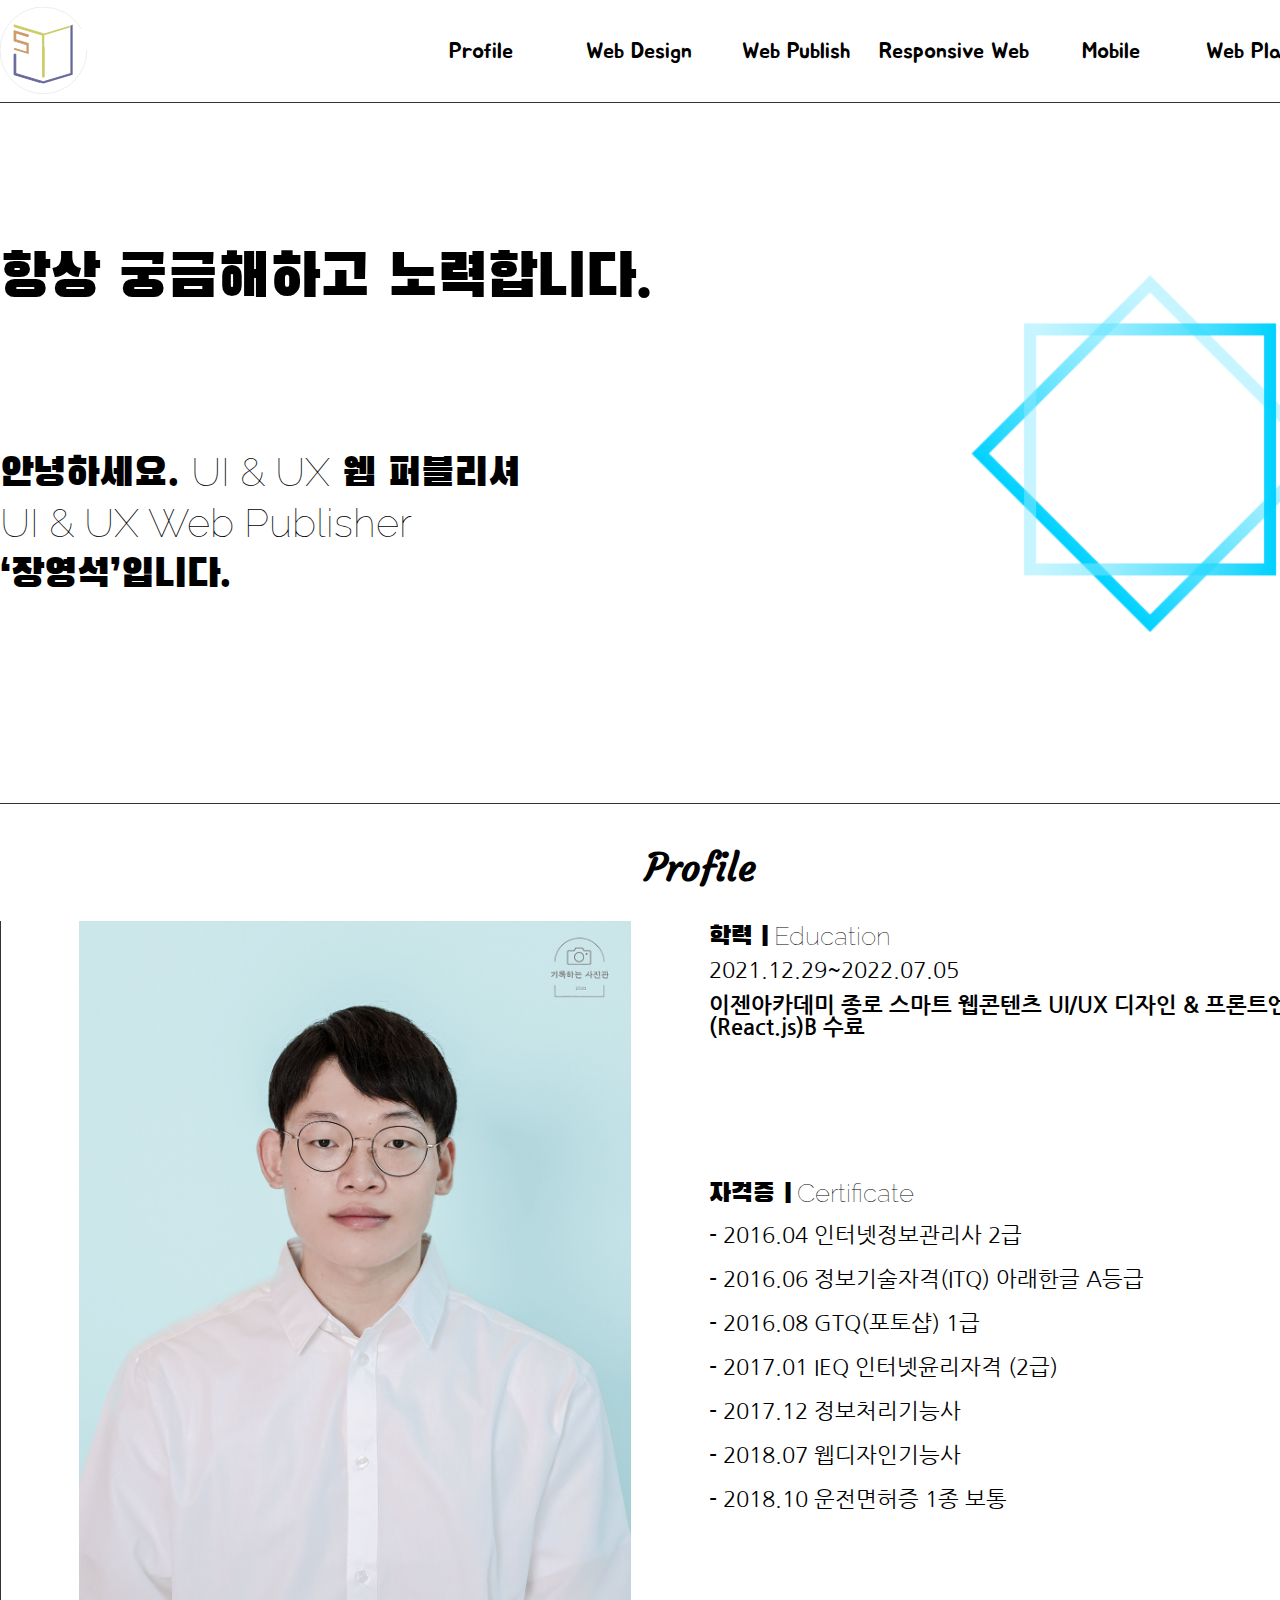
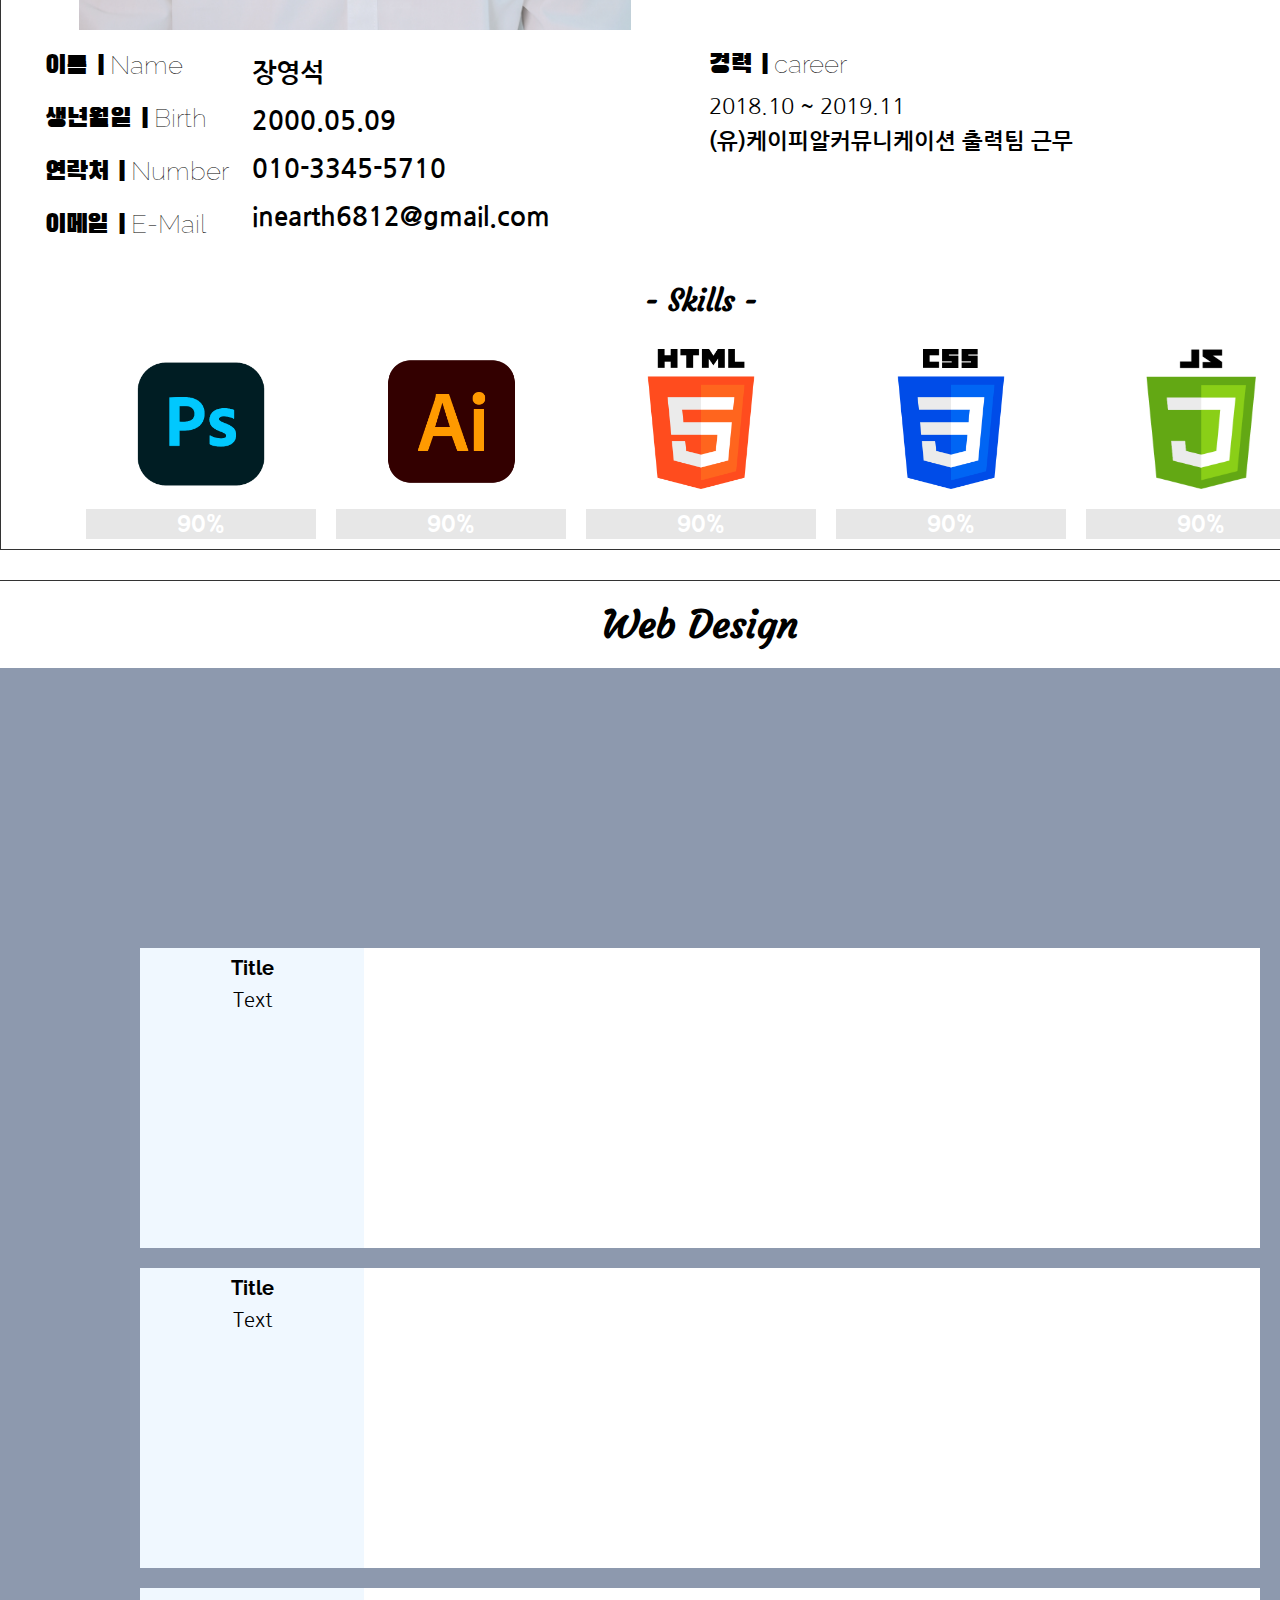
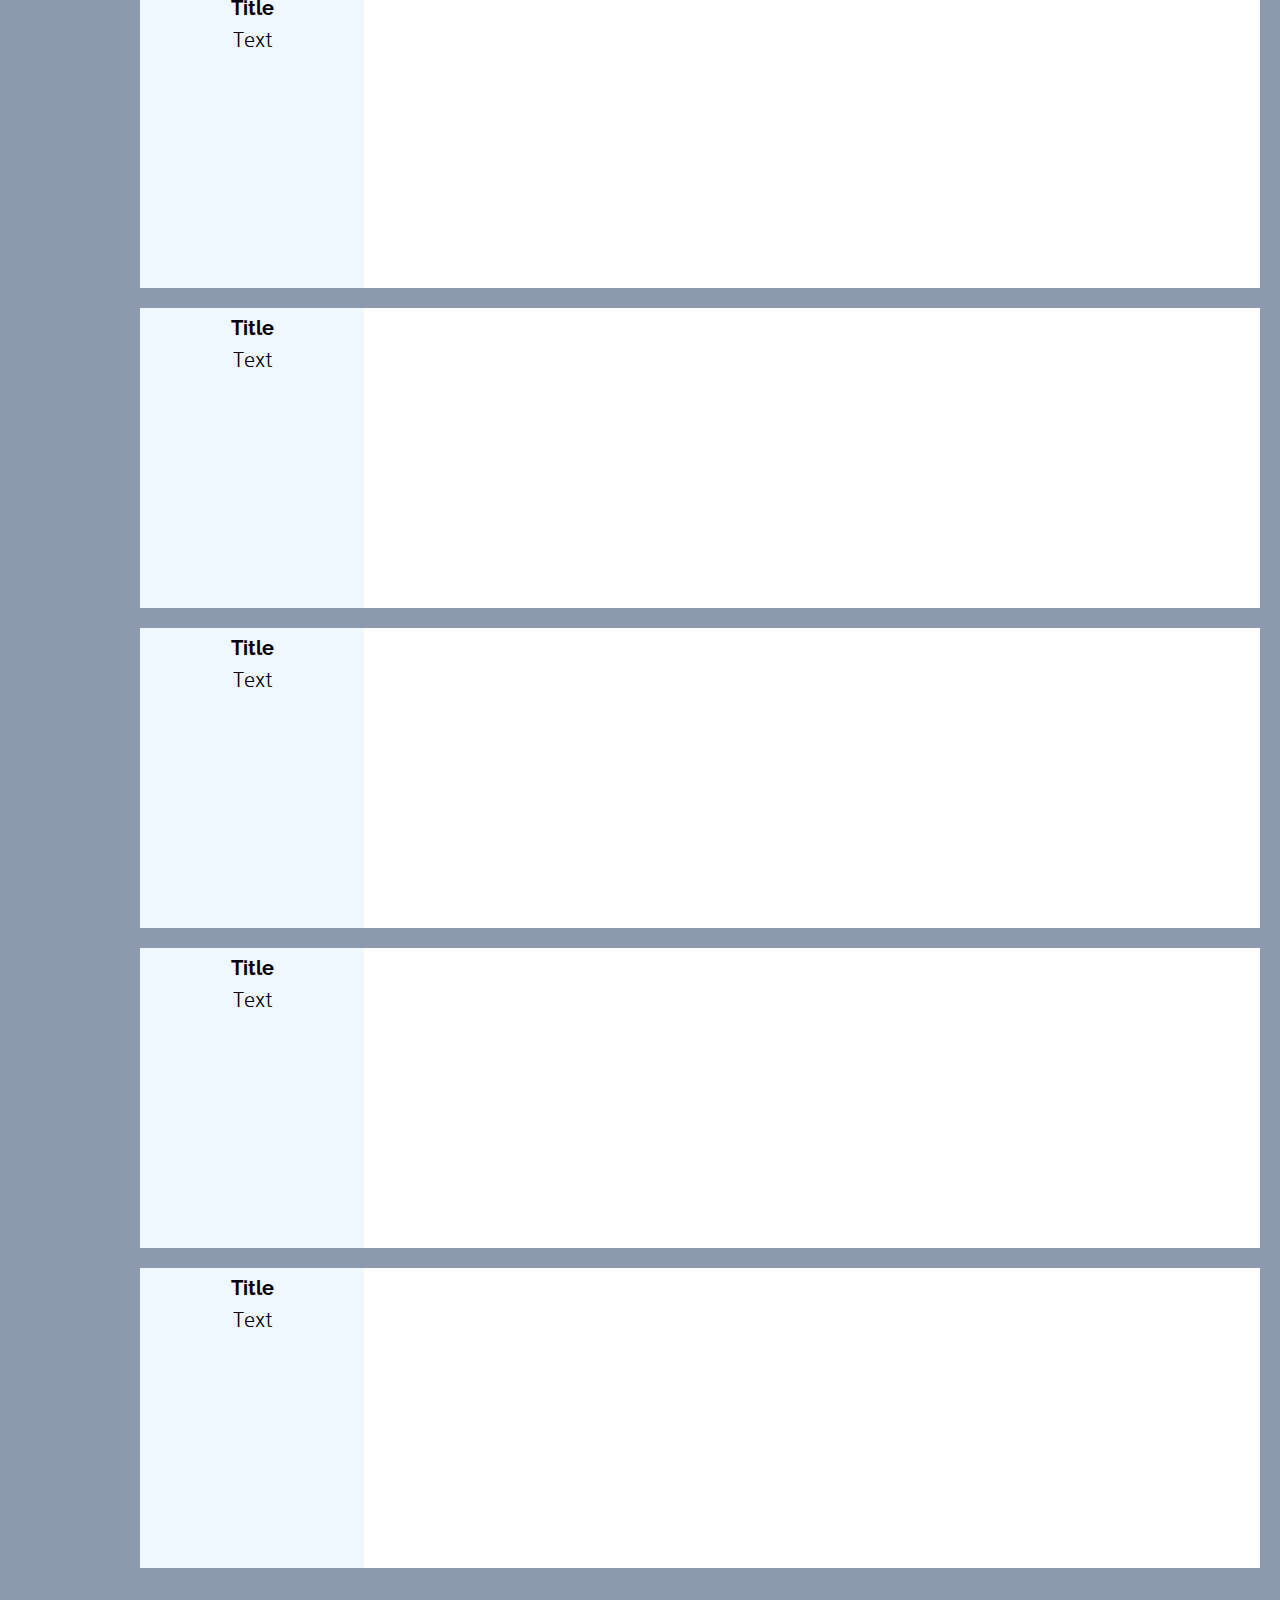
==== index.html @ 18af12c0 "first commit" ====
<!DOCTYPE html>
<html lang="ko">
<head>
  <meta charset="UTF-8">
  <meta http-equiv="X-UA-Compatible" content="IE=edge">
	<meta name="viewport" content="width=device-width, initial-scale=1, minimum-scale=1, maximum-scale=1, user-scalable=no">
  <link rel="stylesheet" href="css/index.css">
  <title>포트폴리오</title>
</head>
<body>
  <header>
    <div class="header_in">
      <div class="logo">
        <img src="image/logo.svg" alt="로고">
      </div>
      <div class="nav">
        <ul>
          <li><a href="#profile">Profile</a></li>
          <li><a href="#web_design">Web Design</a></li>
          <li><a href="#web_publish">Web Publish</a></li>
          <li><a href="#responsive_web">Responsive Web</a></li>
          <li><a href="#mobile">Mobile</a></li>
          <li><a href="#web_planning">Web Planning</a></li>
        </ul>
      </div>
    </div>
  </header>

  <section>
    <!-- 메인커버 -->
    <div id="main_cover">
      <div class="main_cover_in">
        <div class="text">
          <h2>항상 궁금해하고 노력합니다.</h2>
          <p>안녕하세요. <span>UI & UX</span> 웹 퍼블리셔<br><span>UI & UX Web Publisher</span><br>‘장영석’입니다.</p>
        </div>
        <div class="square">
          <img src="image/sqaure.png" alt="스퀘어">
        </div>
      </div>
    </div>
    <!-- 프로필 -->
    <div id="profile">
      <div class="profile_in">
        <div class="title">
          <h1>Profile</h1>
        </div>
        <div class="profile_box">
          <div class="img_box">
            <img src="image/profile_pic.jpg" alt="">
            <div class="personal_left">
              <div class="name left_in">
                <span>이름 |</span>
                <span>Name</span>
              </div>
              <div class="birth left_in">
                <span>생년월일 |</span>
                <span>Birth</span>
              </div>
              <div class="number left_in">
                <span>연락처 |</span>
                <span>Number</span>
              </div>
              <div class="email left_in">
                <span>이메일 |</span>
                <span>E-Mail</span>
              </div>
            </div>
            <div class="personal_right">
              <div class="name right_in">
                <span>장영석</span>
              </div>
              <div class="birth right_in">
                <span>2000.05.09</span>
              </div>
              <div class="number right_in">
                <span>010-3345-5710</span>
              </div>
              <div class="email right_in">
                <span>inearth6812@gmail.com</span>
              </div>
            </div>
          </div>
          <div class="spec_list">
            <div class="education">
              <div class="edu_title spec_title">
                <span>학력 |</span>
                <span>Education</span>
              </div>
              <span>2021.12.29~2022.07.05</span>
              <span>이젠아카데미 종로 스마트 웹콘텐츠 UI/UX 디자인 & 프론트엔드 (React.js)B 수료</span>
            </div>
            <div class="certificate">
              <div class="cer_title spec_title">
                <span>자격증 |</span>
                <span>Certificate</span>
              </div>
              <p>- 2016.04 <b>인터넷정보관리사 2급</b></p>
              <p>- 2016.06 <b>정보기술자격(ITQ) 아래한글 A등급</b></p>
              <p>- 2016.08 <b>GTQ(포토샵) 1급</b></p>
              <p>- 2017.01 <b>IEQ 인터넷윤리자격 (2급)</b></p>
              <p>- 2017.12 <b>정보처리기능사</b></p>
              <p>- 2018.07 <b>웹디자인기능사</b></p>
              <p>- 2018.10 <b>운전면허증 1종 보통</b></p>
            </div>
            <div class="career">
              <div class="car_title spec_title">
                <span>경력 |</span>
                <span>career</span>
              </div>
              <p>2018.10 ~ 2019.11</p>
              <p>(유)케이피알커뮤니케이션 출력팀 근무</p>
            </div>
          </div>
          <!-- skill -->
          <div class="skill_box">
            <div class="skill_title">
              <h1>- Skills -</h1>
            </div>

            <div class="photo">
              <img src="image/photo_icon.png" alt="">
              <div class="bar">
                <span class="skill_level">90%</span>
                <span class="animation"></span>
              </div>
            </div>

            <div class="illust">
              <img src="image/illust_icon.png" alt="">
              <div class="bar">
                <span class="skill_level">90%</span>
                <span class="animation"></span>
              </div>
            </div>

            <div class="html">
              <img src="image/html_icon.png" alt="">
              <div class="bar">
                <span class="skill_level">90%</span>
                <span class="animation"></span>
              </div>
            </div>

            <div class="css">
              <img src="image/css_icon.png" alt="">
              <div class="bar">
                <span class="skill_level">90%</span>
                <span class="animation"></span>
              </div>
            </div>

            <div class="jquery">
              <img src="image/jquery_icon.png" alt="">
              <div class="bar">
                <span class="skill_level">90%</span>
                <span class="animation"></span>
              </div>
            </div>
          </div>
        </div>
      </div>
    </div>
    <!-- 웹디자인 -->
    <div id="web_design">
      <div class="web_design_in">
        <!-- 제목 -->
        <div class="title">
          <span class="eng">Web Design</span>
        </div>
        <!-- 그래픽디자인 -->
        <div class="graphic_design">
          <div class="graphic_list_1">
            <div class="GD_1 GD_box">
              <img src="" alt="">
              <div class="GD_title">
                <span>Title</span>
                <p>Text</p>
              </div>
            </div>
            <div class="GD_2 GD_box">
              <img src="" alt="">
              <div class="GD_title">
                <span>Title</span>
                <p>Text</p>
              </div>
            </div>
            <div class="GD_3 GD_box">
              <img src="" alt="">
              <div class="GD_title">
                <span>Title</span>
                <p>Text</p>
              </div>
            </div>
            <div class="GD_4 GD_box">
              <img src="" alt="">
              <div class="GD_title">
                <span>Title</span>
                <p>Text</p>
              </div>
            </div>
            <div class="GD_5 GD_box">
              <img src="" alt="">
              <div class="GD_title">
                <span>Title</span>
                <p>Text</p>
              </div>
            </div>
            <div class="GD_6 GD_box">
              <img src="" alt="">
              <div class="GD_title">
                <span>Title</span>
                <p>Text</p>
              </div>
            </div>
            <div class="GD_7 GD_box">
              <img src="" alt="">
              <div class="GD_title">
                <span>Title</span>
                <p>Text</p>
              </div>
            </div>
            <div class="GD_8 GD_box">
              <img src="" alt="">
              <div class="GD_title">
                <span>Title</span>
                <p>Text</p>
              </div>
            </div>
          </div>

        </div>
        <!-- UI/UX Design -->
        <div class="uiux_design">
          <div class="uiux_list">

            <div class="uiux_1 uiux_box">
              <img src="" alt="">
              <div class="uiux_title">
                <span>Title</span>
                <p>Text</p>
              </div>
            </div>
            
            <div class="uiux_2 uiux_box">
              <img src="" alt="">
              <div class="uiux_title">
                <span>Title</span>
                <p>Text</p>
              </div>
            </div>

            <div class="uiux_3 uiux_box">
              <img src="" alt="">
              <div class="uiux_title">
                <span>Title</span>
                <p>Text</p>
              </div>
            </div>

            <div class="uiux_4 uiux_box">
              <img src="" alt="">
              <div class="uiux_title">
                <span>Title</span>
                <p>Text</p>
              </div>
            </div>

            <div class="uiux_5 uiux_box">
              <img src="" alt="">
              <div class="uiux_title">
                <span>Title</span>
                <p>Text</p>
              </div>
            </div>

            <div class="uiux_6 uiux_box">
              <img src="" alt="">
              <div class="uiux_title">
                <span>Title</span>
                <p>Text</p>
              </div>
            </div>

            <div class="uiux_7 uiux_box">
              <img src="" alt="">
              <div class="uiux_title">
                <span>Title</span>
                <p>Text</p>
              </div>
            </div>
            
          </div>
        </div>
        <!-- 섬네일 -->
        <div class="thumbs">
          <div class="thumb_web">
            <p>Graphic Design</p>
            <span>그래픽 디자인</span>
          </div>
          <div class="thumb_uiux">
            <p>UI/UX Design</p>
            <span>UI/UX 디자인</span>
          </div>
        </div>
      </div>
    </div>
    <!-- 웹 퍼블리시 -->
    <div id="web_publish">

    </div>
    <!-- 반응형 웹 -->
    <div id="responsive_web">

    </div>
    <!-- 모바일 -->
    <div id="mobile">

    </div>
    <!-- 웹 기획 -->
    <div id="web_planning">

    </div>

  </section>

  <footer>

  </footer>
</body>
</html>
---- css/index.css ----
@import url(common.css);
@import url('https://fonts.googleapis.com/css2?family=Jua&display=swap');
/* jua import url */
@import url('https://fonts.googleapis.com/css2?family=Black+Han+Sans&display=swap');
/* Black han Sans */
@import url('https://fonts.googleapis.com/css2?family=Raleway:wght@500&display=swap');
/* Raleway */
@import url('https://fonts.googleapis.com/css2?family=Courgette&display=swap');
/* Courgette */
@import url('https://fonts.googleapis.com/css2?family=Nanum+Gothic:wght@400;700&display=swap');
/* Nanum Gothic */


/* font-family: 'Jua', sans-serif; */
/* font-family: 'Black Han Sans', sans-serif; */
/* font-family: 'Raleway', sans-serif; */
/* font-family: 'Courgette', cursive; */
/* font-family: 'Nanum Gothic', sans-serif; */
*{
  box-sizing: border-box;
}

header{
  width: 100%;
  max-width: 100%;
  border-bottom: 1px solid #333;
}
header .header_in{
  width: 1400px;
  max-width: 1400px;
  margin: 0 auto;
  display: flex;
  flex-flow: row wrap;
  justify-content: space-around;
}
header .header_in .logo{
  width: 25%;
}
header .header_in .logo img{
  width: 25%;
  max-width: 25%;
  padding: 2% 0;
}
header .header_in .nav{
  width: 75%;
  max-width: 75%;
  display: flex;
  flex-flow: row wrap;
  justify-content: center;
  align-items: center;
}
header .header_in .nav ul{
  width: 100%;
  max-width: 100%;
  display: flex;
  flex-flow: row wrap;
  justify-content: center;
  align-items: center;
}
header .header_in .nav ul li{
  width: 15%;
  max-width: 15%;
  font-family: 'Jua', sans-serif;
  font-size: 22px;
  text-align: center;
}



/* section style */
section{
  width: 100%;
  max-width: 100%;
}

/* main_cover style */
section #main_cover{
  width: 100%;
  max-width: 100%;
  margin: 0 auto;
  border-bottom: 1px solid #333;
}
section #main_cover .main_cover_in{
  width: 1400px;
  max-width: 1400px;
  height: 700px;
  margin: 0 auto;
  position: relative;
}
section #main_cover .main_cover_in .text{
  position: absolute;
  margin-top: 10%;
}
section #main_cover .main_cover_in .text h2{
  font-family: 'Black Han Sans', sans-serif;
  font-size: 60px;
  font-weight: normal;
  padding-bottom: 20%;
}
section #main_cover .main_cover_in .text p{
  font-family: 'Black Han Sans', sans-serif;
  font-size: 40px;
}
section #main_cover .main_cover_in .text span{
  font-family: 'Raleway', sans-serif;
  font-size: 40px;
}
section #main_cover .main_cover_in .square{
  position: absolute;
  top: 200px;
  right: 100px;
}
section #main_cover .main_cover_in .square img{
  transform: scale(1.2);
}

/* Profile Style */
section #profile{
  width: 100%;
  max-width: 100%;
  border-bottom: 1px solid #333;
  padding-bottom: 30px;
}
section #profile .profile_in{
  width: 1400px;
  max-width: 1400px;
  margin: 0 auto;
}
/* Profile 제목 Style */
section #profile .profile_in .title{
  margin: 0 auto;
  text-align: center;
  margin-bottom: 30px;
}
section #profile .profile_in .title h1{
  margin-top: 40px;
  font-size: 38px;
  font-family: 'Courgette', cursive;
}

/* Profile_box Style */
section #profile .profile_in .profile_box{
  width: 1400px;
  max-width: 1400px;
  margin: 0 auto;
  border-bottom: 1px solid #333;
  border-left: 1px solid #333;
  border-right: 1px solid #333;
  display: flex;
  flex-flow: row wrap;
  justify-content: space-between;
}

/* img_box 좌측 사진, 신상정보 Style */
section #profile .profile_in .profile_box .img_box{
  width: 690px;
  margin-left: 9px;
  display: flex;
  flex-flow: row wrap;
  justify-content: center;
  align-items: center;
}
section #profile .profile_in .profile_box .img_box img{
  width: 80%;
}
section #profile .profile_in .profile_box .img_box .personal_left{
  width: 30%;
}
section #profile .profile_in .profile_box .img_box .personal_left .left_in{
  width: 100%;
  margin-bottom: 20px;
  margin-top: 20px;
}
section #profile .profile_in .profile_box .img_box .personal_left .left_in span{
  font-size: 26px;
}
section #profile .profile_in .profile_box .img_box .personal_left .left_in span:nth-child(1){
  font-family: 'Black Han Sans', sans-serif;
}
section #profile .profile_in .profile_box .img_box .personal_left .left_in span:nth-child(2){
  font-family: 'Raleway', sans-serif;
}

section #profile .profile_in .profile_box .img_box .personal_right{
  width: 60%;
}
section #profile .profile_in .profile_box .img_box .personal_right .right_in{
  width: 100%;
  margin-bottom: 22px;
  margin-top: 20px;
  font-family: 'Nanum Gothic', sans-serif;
  font-size: 26px;
  font-weight: bold;
}

/* spec_list 우측 학력~경력 Style */
section #profile .profile_in .profile_box .spec_list{
  width: 690px;
  margin-left: 9px;
  display: flex;
  flex-flow: row wrap;
}
section #profile .profile_in .profile_box .spec_list .education{
  width: 100%;
}
section #profile .profile_in .profile_box .spec_list .education .spec_title{
  width: 100%;
  margin-bottom: 2px;
}
section #profile .profile_in .profile_box .spec_list .education>span{
  display: block;
  font-size: 22px;
}
section #profile .profile_in .profile_box .spec_list .education>span:nth-child(2){
  margin-bottom: 10px;
}
section #profile .profile_in .profile_box .spec_list .education>span:nth-child(3){
  font-weight: bold;
}
section #profile .profile_in .profile_box .spec_list .spec_title span:nth-child(1){
  font-family: 'Black Han Sans', sans-serif;
  font-size: 26px;
}
section #profile .profile_in .profile_box .spec_list .spec_title span:nth-child(2){
  font-family: 'Raleway', sans-serif;
  font-size: 26px;
}

section #profile .profile_in .profile_box .spec_list .certificate{
  width: 100%;
  margin-top: 30px;
}
section #profile .profile_in .profile_box .spec_list .certificate p{
  font-size: 22px;
  font-family: 'Nanum Gothic', sans-serif;
  margin-bottom: 16px;
  margin-top: 10px;
}
section #profile .profile_in .profile_box .spec_list .career{
  width: 100%;
  margin-top: 10px;
}
section #profile .profile_in .profile_box .spec_list .career p{
  font-size: 22px;
}
section #profile .profile_in .profile_box .spec_list .career p:nth-child(3){
  font-size: 22px;
  font-weight: bold;
  margin-top: 10px;
}
section #profile .profile_in .profile_box .spec_list .career p:nth-child(2){
  margin-top: 10px;
}

/* skill Style */
section #profile .profile_in .profile_box .skill_box{
  width: 1400px;
  max-width: 1400px;
  margin-top: 20px;
  display: flex;
  flex-flow: row wrap;
  justify-content: center;
  align-items: center;
}
section #profile .profile_in .profile_box .skill_box .skill_title{
  width: 1400px;
  text-align: center;
}
section #profile .profile_in .profile_box .skill_box .skill_title h1{
  font-family: 'Courgette', cursive;
  font-size: 30px;
}

/* bar animation */
@keyframes bar_ani{
  from{
    width: 0%;
  }
  to{
    width: 90%;
  }
}

section #profile .profile_in .profile_box .skill_box .photo{
  width: 250px;
  height: 200px;
  margin-top: 30px;
  position: relative;
  display: flex;
  flex-flow: row wrap;
  justify-content: center;
}
section #profile .profile_in .profile_box .skill_box img{
  width: 150px;
  height: 150px;
}
section #profile .profile_in .profile_box .skill_box .bar{
  width: 230px;
  height: 30px;
  position: absolute;
  background: rgb(231, 231, 231);
  top: 160px;
}
section #profile .profile_in .profile_box .skill_box .animation{
  position: absolute;
  width: 0%;
  height: 100%;
  background: orangered;
  animation: bar_ani 3s forwards;
}
section #profile .profile_in .profile_box .skill_box .skill_level{
  color: #fff;
  text-align: center;
  width: 100%;
  font-size: 24px;
  font-family: 'Jua', sans-serif;
  position: absolute;
  line-height: 32px;
  z-index: 10;
}
section #profile .profile_in .profile_box .skill_box .illust{
  width: 250px;
  height: 200px;
  margin-top: 30px;
  position: relative;
  display: flex;
  flex-flow: row wrap;
  justify-content: center;
}
section #profile .profile_in .profile_box .skill_box .illust img{
  width: 135px;
  height: 135px;
  margin-top: 5px;
}
section #profile .profile_in .profile_box .skill_box .html{
  width: 250px;
  height: 200px;
  margin-top: 30px;
  position: relative;
  display: flex;
  flex-flow: row wrap;
  justify-content: center;
}
section #profile .profile_in .profile_box .skill_box .html img{
  height: 140px;
}
section #profile .profile_in .profile_box .skill_box .css{
  width: 250px;
  height: 200px;
  margin-top: 30px;
  position: relative;
  display: flex;
  flex-flow: row wrap;
  justify-content: center;
}
section #profile .profile_in .profile_box .skill_box .css img{
  height: 140px;
}
section #profile .profile_in .profile_box .skill_box .jquery{
  width: 250px;
  height: 200px;
  margin-top: 30px;
  position: relative;
  display: flex;
  flex-flow: row wrap;
  justify-content: center;
}
section #profile .profile_in .profile_box .skill_box .jquery img{
  width: 110px;
  height: 140px;
}

/* Web Design Style */
section #web_design{
  width: 100%;
  max-width: 100%;
  border-bottom: 1px solid #333;
}
section #web_design .web_design_in{
  width: 1400px;
  margin: 0 auto;
  position: relative;
}
section #web_design .web_design_in .title{
  width: 200px;
  margin: 0 auto;
}
section #web_design .web_design_in .title span{
  margin-top: 20px;
  font-size: 38px;
  font-family: 'Courgette', cursive;
  display: block;
  text-align: center;
  padding-bottom: 20px;
}
section #web_design .web_design_in .title .eng{
  font-weight: bold;
}

/* Web Design thumbnail Style */
section #web_design .web_design_in .thumbs{
  width: 100%;
  height: 900px;
  display: none;
/*   display: flex;
  flex-flow: row wrap; */
  position: absolute;
}

/* Thumb WebDesign Style */
section #web_design .web_design_in .thumbs .thumb_web{
  width: 50%;
  height: 900px;
  background: yellow;
  text-align: center;
}
section #web_design .web_design_in .thumbs .thumb_web p{
  font-size: 60px;
  font-family: 'Jua', sans-serif;
  margin-top: 300px;
  text-align: center;
}
section #web_design .web_design_in .thumbs .thumb_web span{
  font-size: 50px;
  font-family: 'Black Han Sans', sans-serif;
  text-align: center;
}

/* Thumb UIUX Style */
section #web_design .web_design_in .thumbs .thumb_uiux{
  width: 50%;
  height: 900px;
  background: aqua;
  text-align: center;
}
section #web_design .web_design_in .thumbs .thumb_uiux p{
  font-size: 60px;
  font-family: 'Jua', sans-serif;
  margin-top: 300px;
  text-align: center;
}
section #web_design .web_design_in .thumbs .thumb_uiux span{
  font-size: 50px;
  font-family: 'Black Han Sans', sans-serif;
  text-align: center;
}

section #web_design .web_design_in .graphic_design{
  width: 1400px;
  height: 900px;
  background: #8d99ae;
  position: absolute;
  display: flex;
  display: none;

}
section #web_design .web_design_in .graphic_design .graphic_list_1{
  width: 1400px;
  margin: 220px auto;
  text-align: center;
  display: flex;
  flex-flow: row wrap;
  justify-content: center;
  align-items: center;
  margin-left: 60px;
}
section #web_design .web_design_in .graphic_design .GD_box{
  width: 280px;
  height: 300px;
  background: #fff;
  margin-right: 50px;
  margin-bottom: 50px;
  position: relative;
  border-radius: 20px;
  overflow: hidden;
}
section #web_design .web_design_in .graphic_design .GD_box .GD_title{
  width: 280px;
  height: 80px;
  background: white;
  position: absolute;
  bottom: 0;
  text-align: center;
}
section #web_design .web_design_in .graphic_design .GD_box .GD_title span{
  font-size: 20px;
  text-align: center;
  font-weight: bold;
  font-family: 'Raleway', sans-serif;
  line-height: 40px;
}
section #web_design .web_design_in .graphic_design .GD_box .GD_title p{
  font-size: 20px;
  font-family: 'Nanum Gothic', sans-serif;
}

section #web_design .web_design_in .uiux_design{
  width: 1400px;
  background: #8d99ae;
  position: absolute;
  display: flex;
  margin: 0 auto;
  justify-content: space-between;
  align-items: center;
}
section #web_design .web_design_in .uiux_design .uiux_list{
  width: 100%;
  text-align: center;
  display: flex;
  flex-flow: row wrap;
  justify-content: center;
  margin: 280px auto;
}
section #web_design .web_design_in .uiux_design .uiux_box{
  width: 80%;
  height: 300px;
  background: #fff;
  position: relative;
  overflow: hidden;
  margin-bottom: 20px;
}
section #web_design .web_design_in .uiux_design .uiux_box .uiux_title{
  width: 20%;
  height: 100%;
  background: aliceblue;
  position: absolute;
  bottom: 0;
  text-align: center;
}
section #web_design .web_design_in .uiux_design .uiux_box .uiux_title span{
  font-size: 20px;
  font-weight: bold;
  font-family: 'Raleway', sans-serif;
  line-height: 40px;
}
section #web_design .web_design_in .uiux_design .uiux_box .uiux_title p{
  font-size: 20px;
  font-family: 'Nanum Gothic', sans-serif;
}
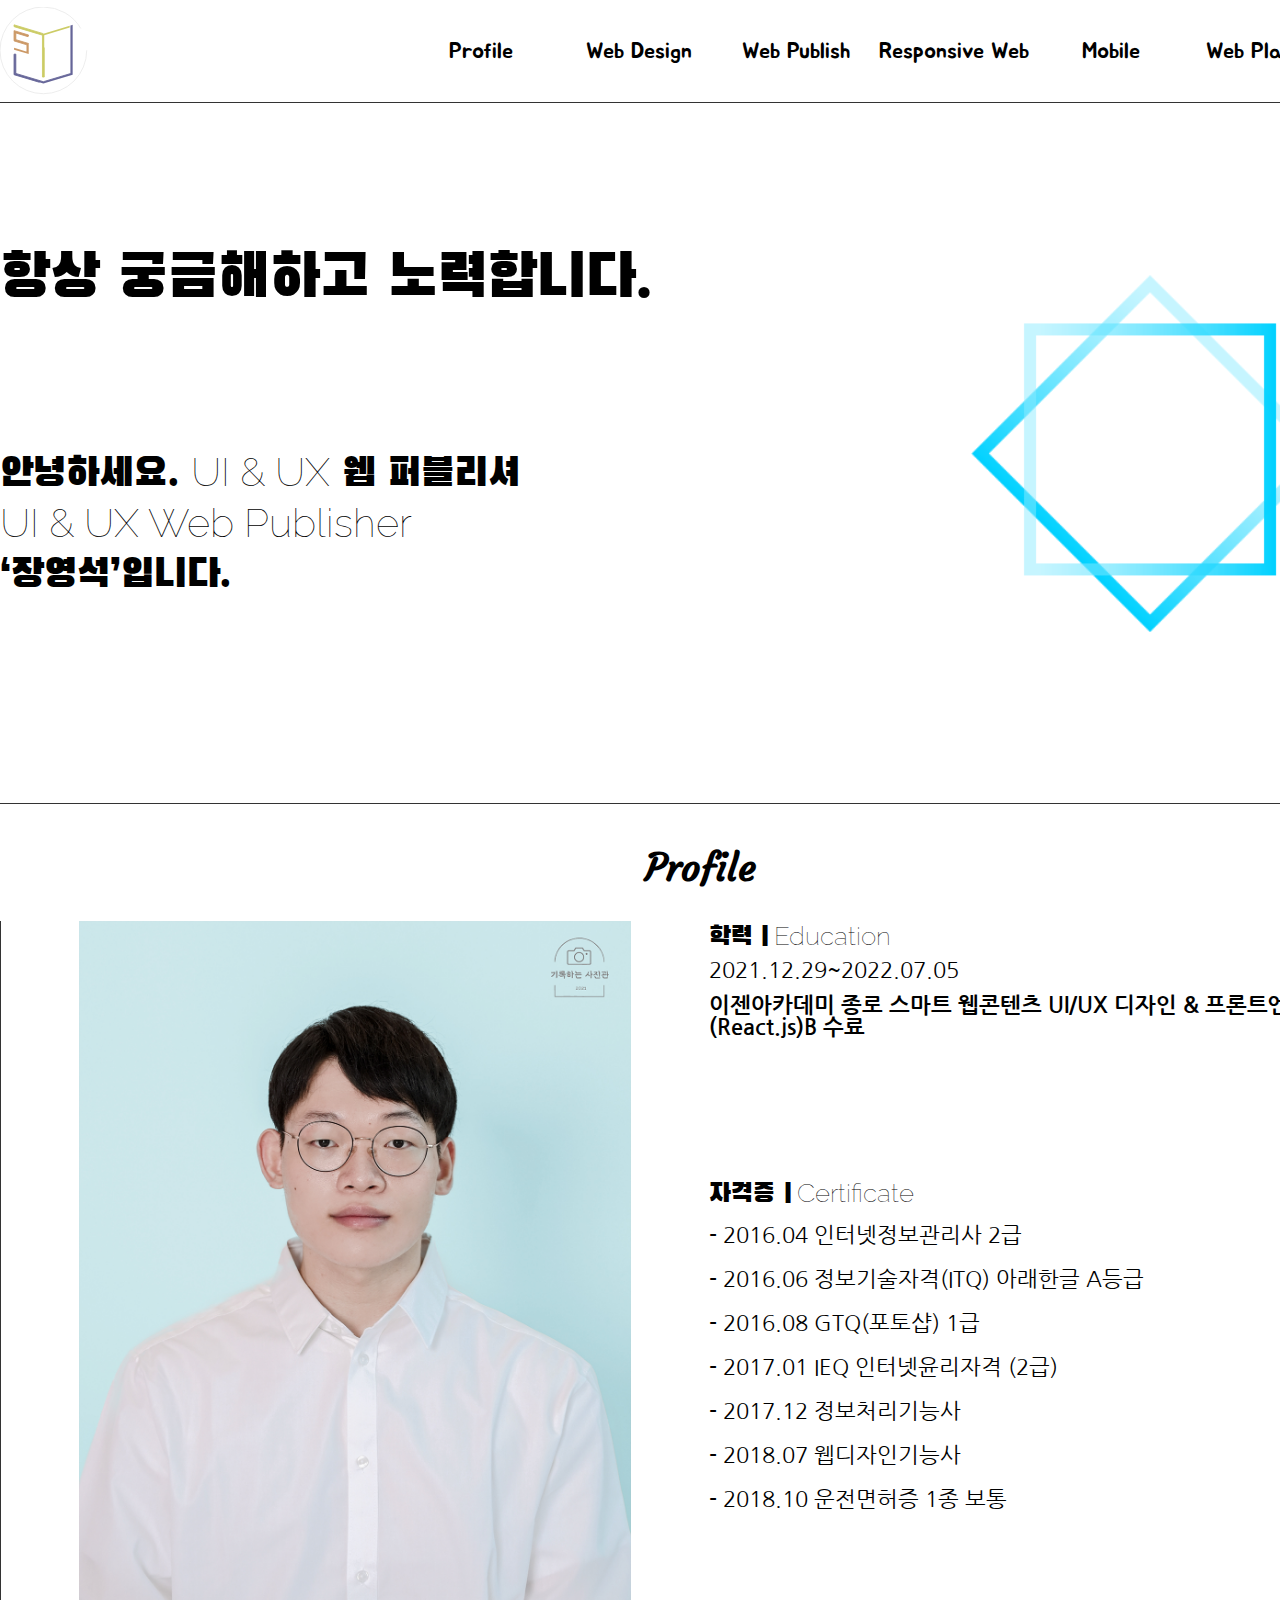
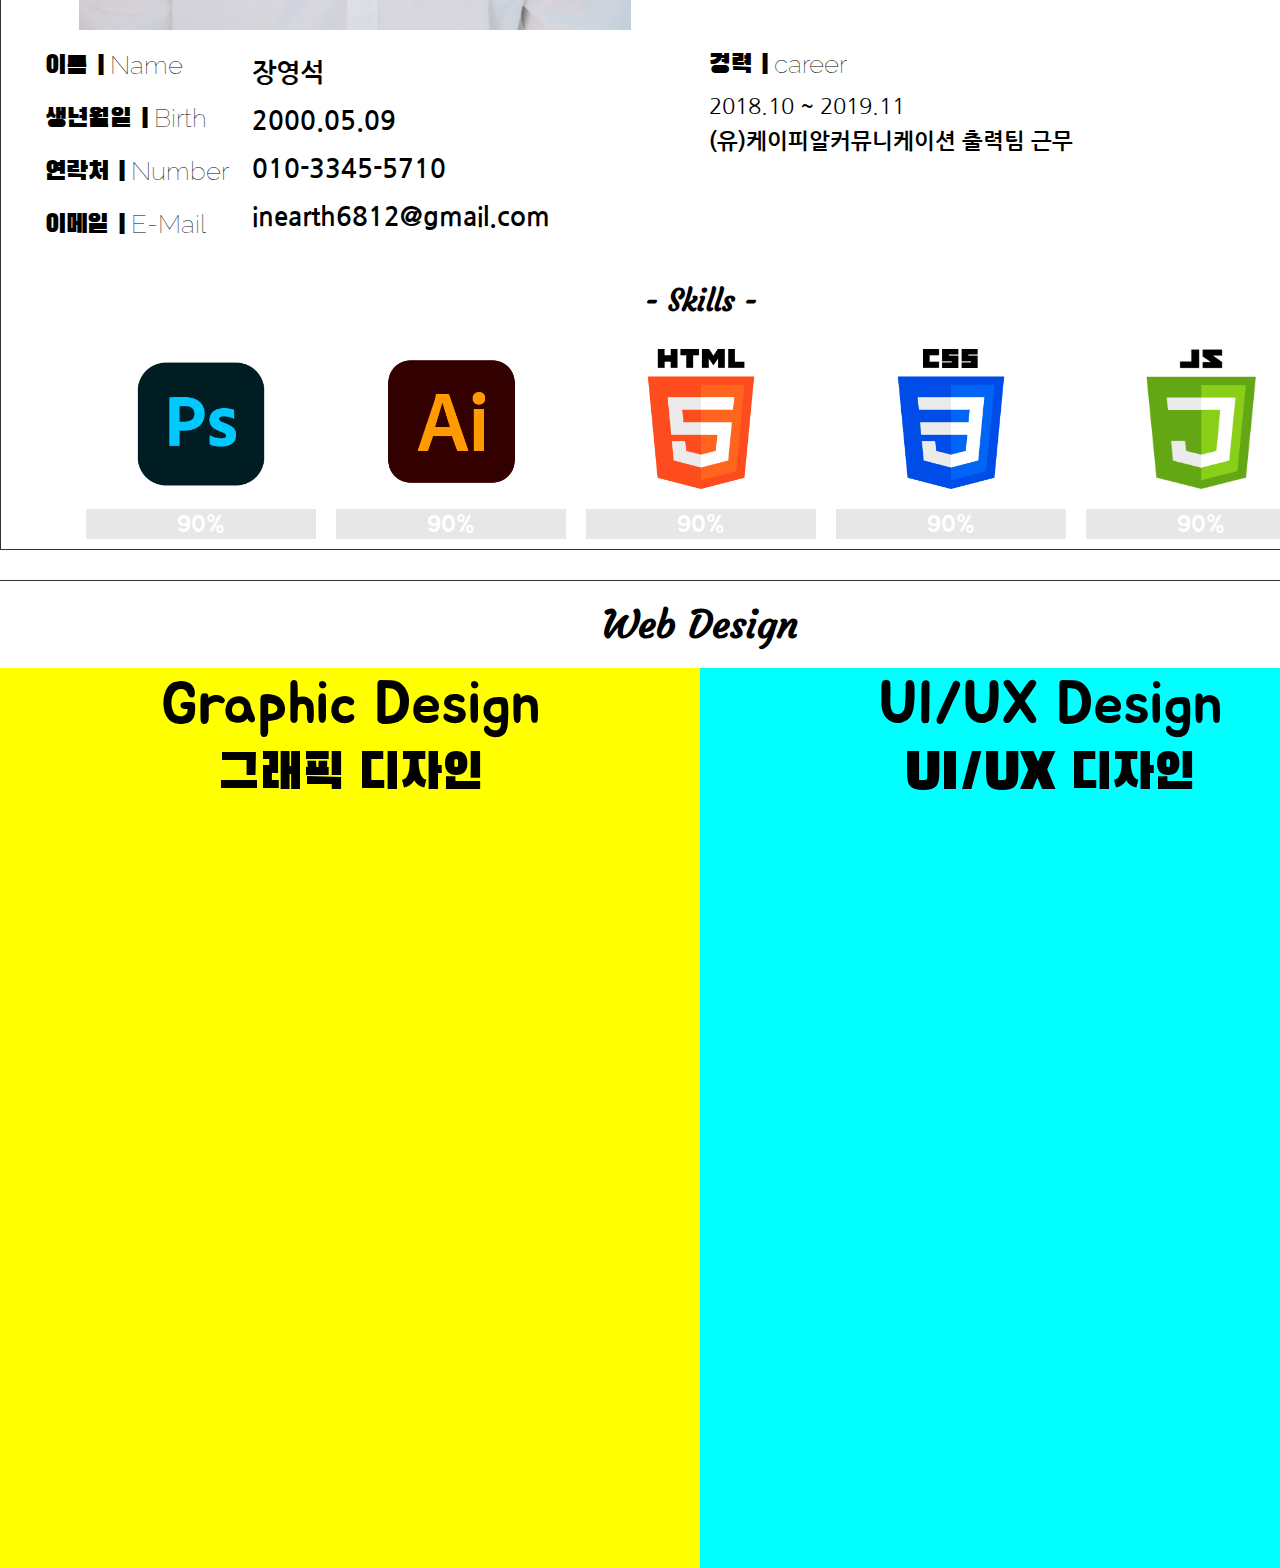
==== commit f38e57c5: "first commit" ====
--- a/index.html
+++ b/index.html
@@ -168,6 +168,22 @@
         <div class="title">
           <span class="eng">Web Design</span>
         </div>
+        <!-- 섬네일 -->
+        <div class="thumbs">
+          <div class="thumb_web">
+            <div class="web_text">
+              <p>Graphic Design</p>
+              <span>그래픽 디자인</span>
+            </div>
+          </div>
+
+          <div class="thumb_uiux">
+            <div class="uiux_text">  
+              <p>UI/UX Design</p>
+              <span>UI/UX 디자인</span>
+            </div>
+          </div>
+        </div>
         <!-- 그래픽디자인 -->
         <div class="graphic_design">
           <div class="graphic_list_1">
@@ -234,7 +250,7 @@
         <div class="uiux_design">
           <div class="uiux_list">
 
-            <div class="uiux_1 uiux_box">
+            <div class="uiux_1 uiux_big_box">
               <img src="" alt="">
               <div class="uiux_title">
                 <span>Title</span>
@@ -292,17 +308,6 @@
             
           </div>
         </div>
-        <!-- 섬네일 -->
-        <div class="thumbs">
-          <div class="thumb_web">
-            <p>Graphic Design</p>
-            <span>그래픽 디자인</span>
-          </div>
-          <div class="thumb_uiux">
-            <p>UI/UX Design</p>
-            <span>UI/UX 디자인</span>
-          </div>
-        </div>
       </div>
     </div>
     <!-- 웹 퍼블리시 -->
@@ -327,5 +332,8 @@
   <footer>
 
   </footer>
+<script src="script/jquery-ui-1.10.4.custom.min.js"></script>
+<script src="script/jquery-3.6.0.min.js"></script>
+<script src="script/script.js"></script>
 </body>
 </html>--- a/css/index.css
+++ b/css/index.css
@@ -373,8 +373,6 @@
 /* Web Design Style */
 section #web_design{
   width: 100%;
-  max-width: 100%;
-  border-bottom: 1px solid #333;
 }
 section #web_design .web_design_in{
   width: 1400px;
@@ -401,48 +399,55 @@
 section #web_design .web_design_in .thumbs{
   width: 100%;
   height: 900px;
-  display: none;
-/*   display: flex;
-  flex-flow: row wrap; */
-  position: absolute;
+  overflow: hidden;
 }
 
 /* Thumb WebDesign Style */
 section #web_design .web_design_in .thumbs .thumb_web{
   width: 50%;
-  height: 900px;
+  height: 100%;
   background: yellow;
   text-align: center;
+  float: left;
+}
+section #web_design .web_design_in .thumbs .thumb_web .web_text{
+  width: 100%;
+  height: 100%;
 }
 section #web_design .web_design_in .thumbs .thumb_web p{
   font-size: 60px;
   font-family: 'Jua', sans-serif;
-  margin-top: 300px;
   text-align: center;
 }
 section #web_design .web_design_in .thumbs .thumb_web span{
   font-size: 50px;
   font-family: 'Black Han Sans', sans-serif;
   text-align: center;
+  display: inline-block;
 }
 
 /* Thumb UIUX Style */
 section #web_design .web_design_in .thumbs .thumb_uiux{
   width: 50%;
-  height: 900px;
+  height: 100%;
   background: aqua;
   text-align: center;
+  display: inline-block;
 }
 section #web_design .web_design_in .thumbs .thumb_uiux p{
   font-size: 60px;
   font-family: 'Jua', sans-serif;
-  margin-top: 300px;
-  text-align: center;
+  text-align: center;
+  width: 100%;
+  height: 100%;
 }
 section #web_design .web_design_in .thumbs .thumb_uiux span{
   font-size: 50px;
   font-family: 'Black Han Sans', sans-serif;
   text-align: center;
+  width: 100%;
+  height: 100%;
+  display: inline-block;
 }
 
 section #web_design .web_design_in .graphic_design{
@@ -502,6 +507,7 @@
   margin: 0 auto;
   justify-content: space-between;
   align-items: center;
+  display: none;
 }
 section #web_design .web_design_in .uiux_design .uiux_list{
   width: 100%;
@@ -509,15 +515,27 @@
   display: flex;
   flex-flow: row wrap;
   justify-content: center;
-  margin: 280px auto;
+  margin: 300px auto 0px;
 }
 section #web_design .web_design_in .uiux_design .uiux_box{
-  width: 80%;
+  width: 40%;
   height: 300px;
   background: #fff;
   position: relative;
   overflow: hidden;
-  margin-bottom: 20px;
+  margin-right: 3%;
+  margin-bottom: 3%;
+}
+section #web_design .web_design_in .uiux_design .uiux_box:nth-child(odd){
+  margin-right: 0;
+}
+section #web_design .web_design_in .uiux_design .uiux_big_box{
+  width: 83%;
+  height: 300px;
+  background: #fff;
+  position: relative;
+  overflow: hidden;
+  margin-bottom: 3%;
 }
 section #web_design .web_design_in .uiux_design .uiux_box .uiux_title{
   width: 20%;
@@ -536,4 +554,23 @@
 section #web_design .web_design_in .uiux_design .uiux_box .uiux_title p{
   font-size: 20px;
   font-family: 'Nanum Gothic', sans-serif;
+}
+
+section #web_design .web_design_in .uiux_design .uiux_big_box .uiux_title{
+  width: 20%;
+  height: 100%;
+  background: aliceblue;
+  position: absolute;
+  bottom: 0;
+  text-align: center;
+}
+section #web_design .web_design_in .uiux_design .uiux_big_box .uiux_title span{
+  font-size: 20px;
+  font-weight: bold;
+  font-family: 'Raleway', sans-serif;
+  line-height: 40px;
+}
+section #web_design .web_design_in .uiux_design .uiux_big_box .uiux_title p{
+  font-size: 20px;
+  font-family: 'Nanum Gothic', sans-serif;
 }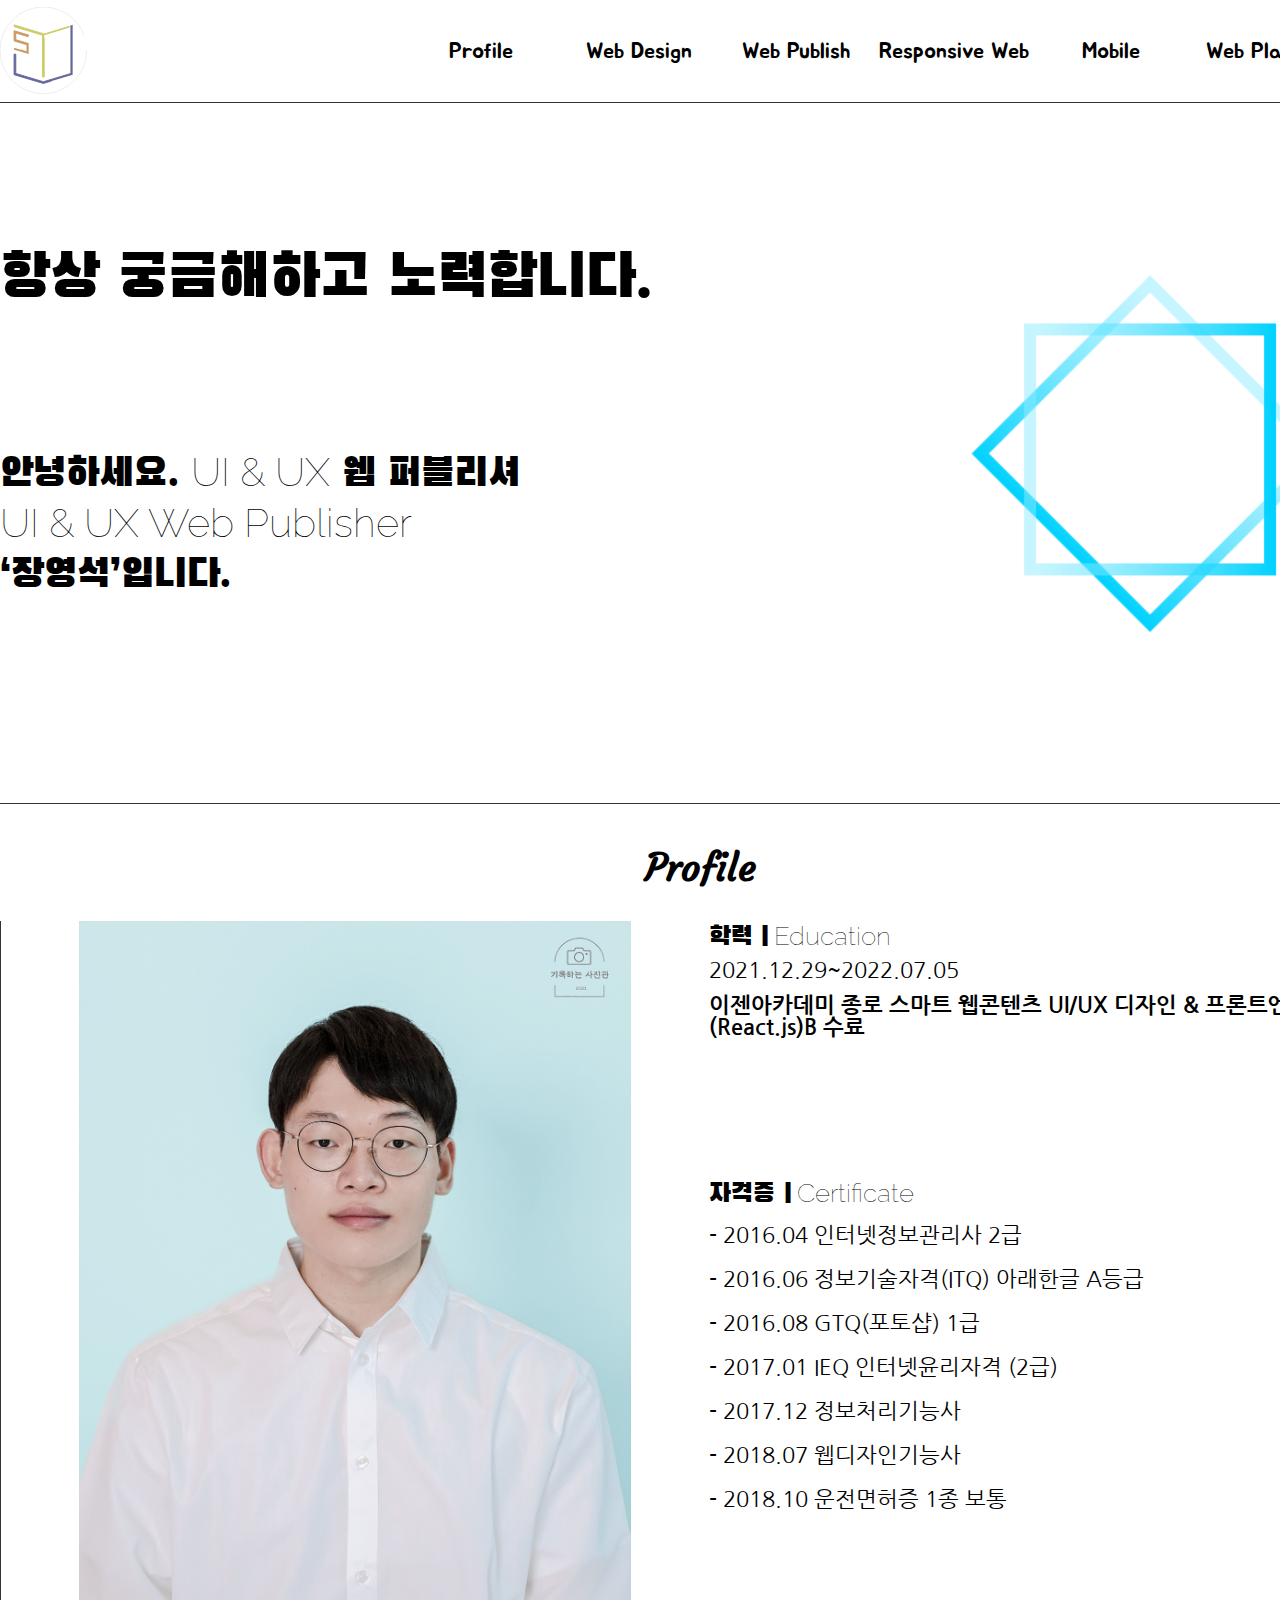
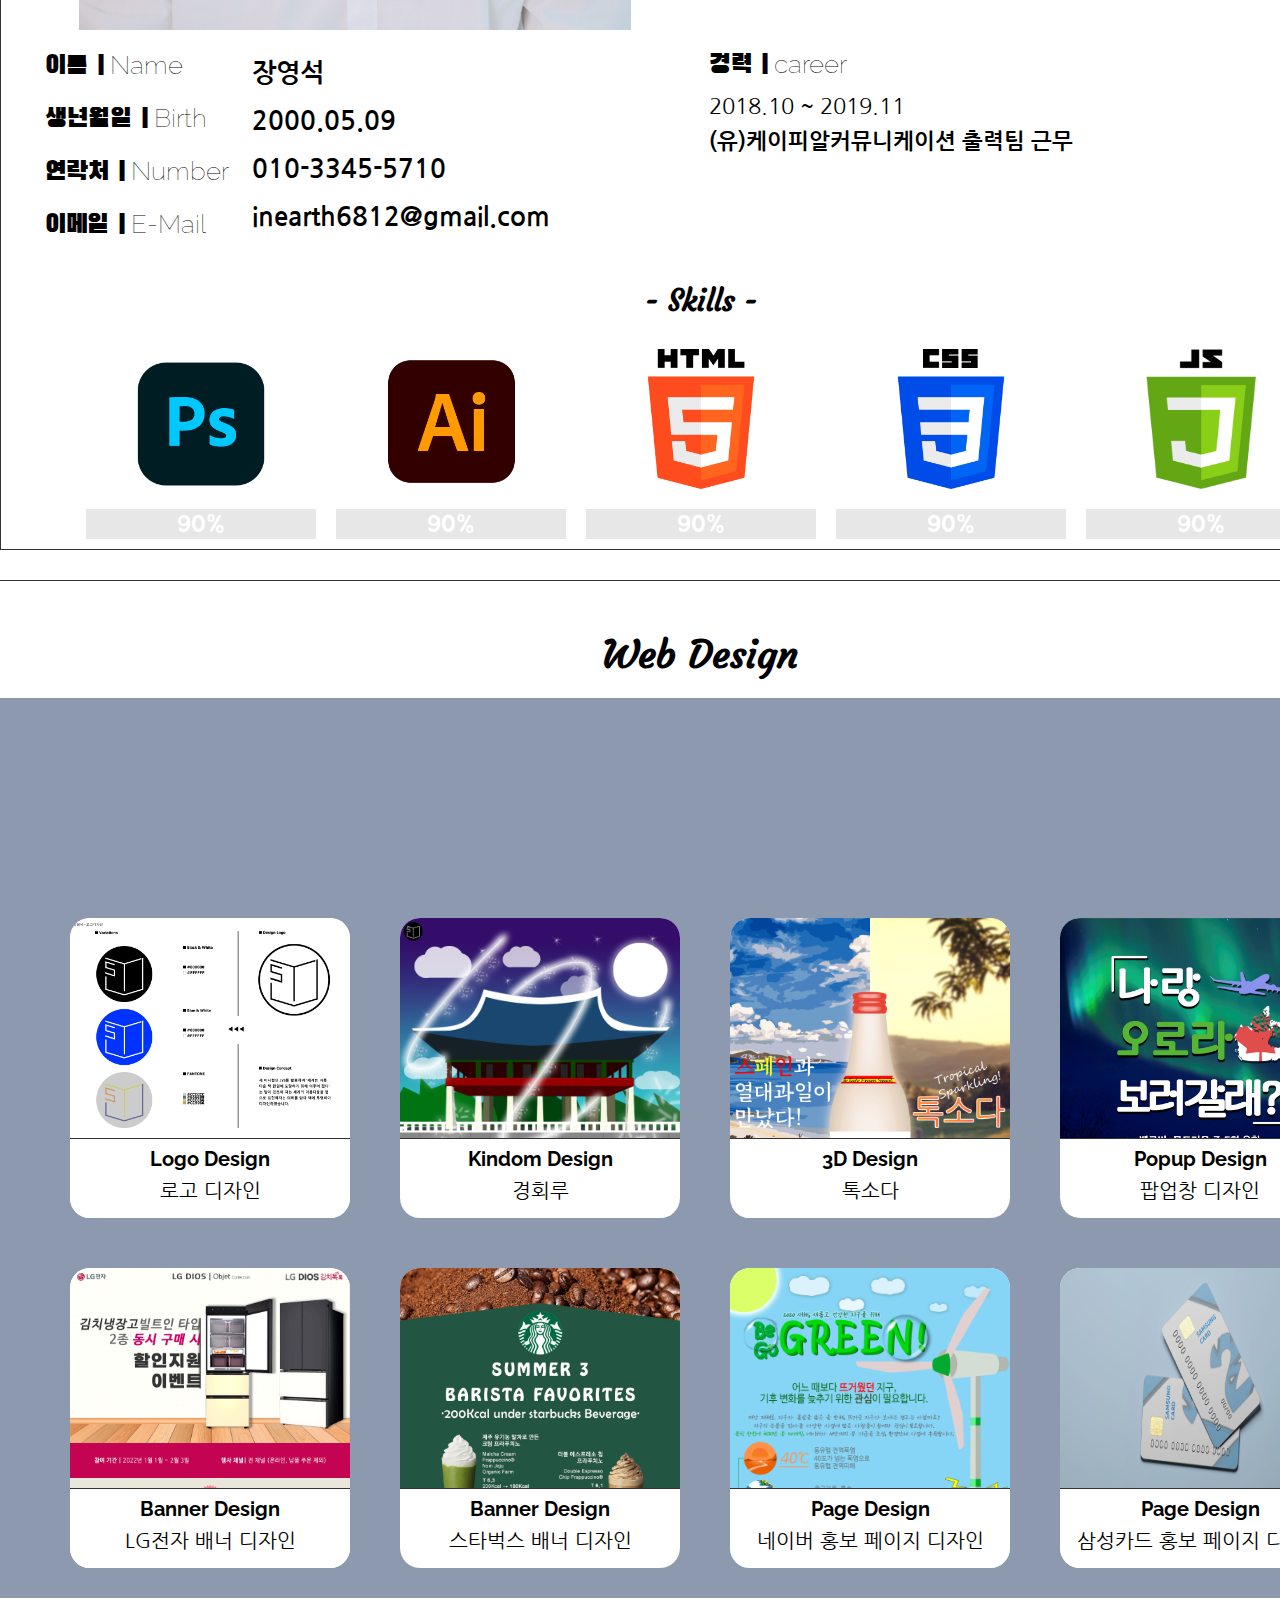
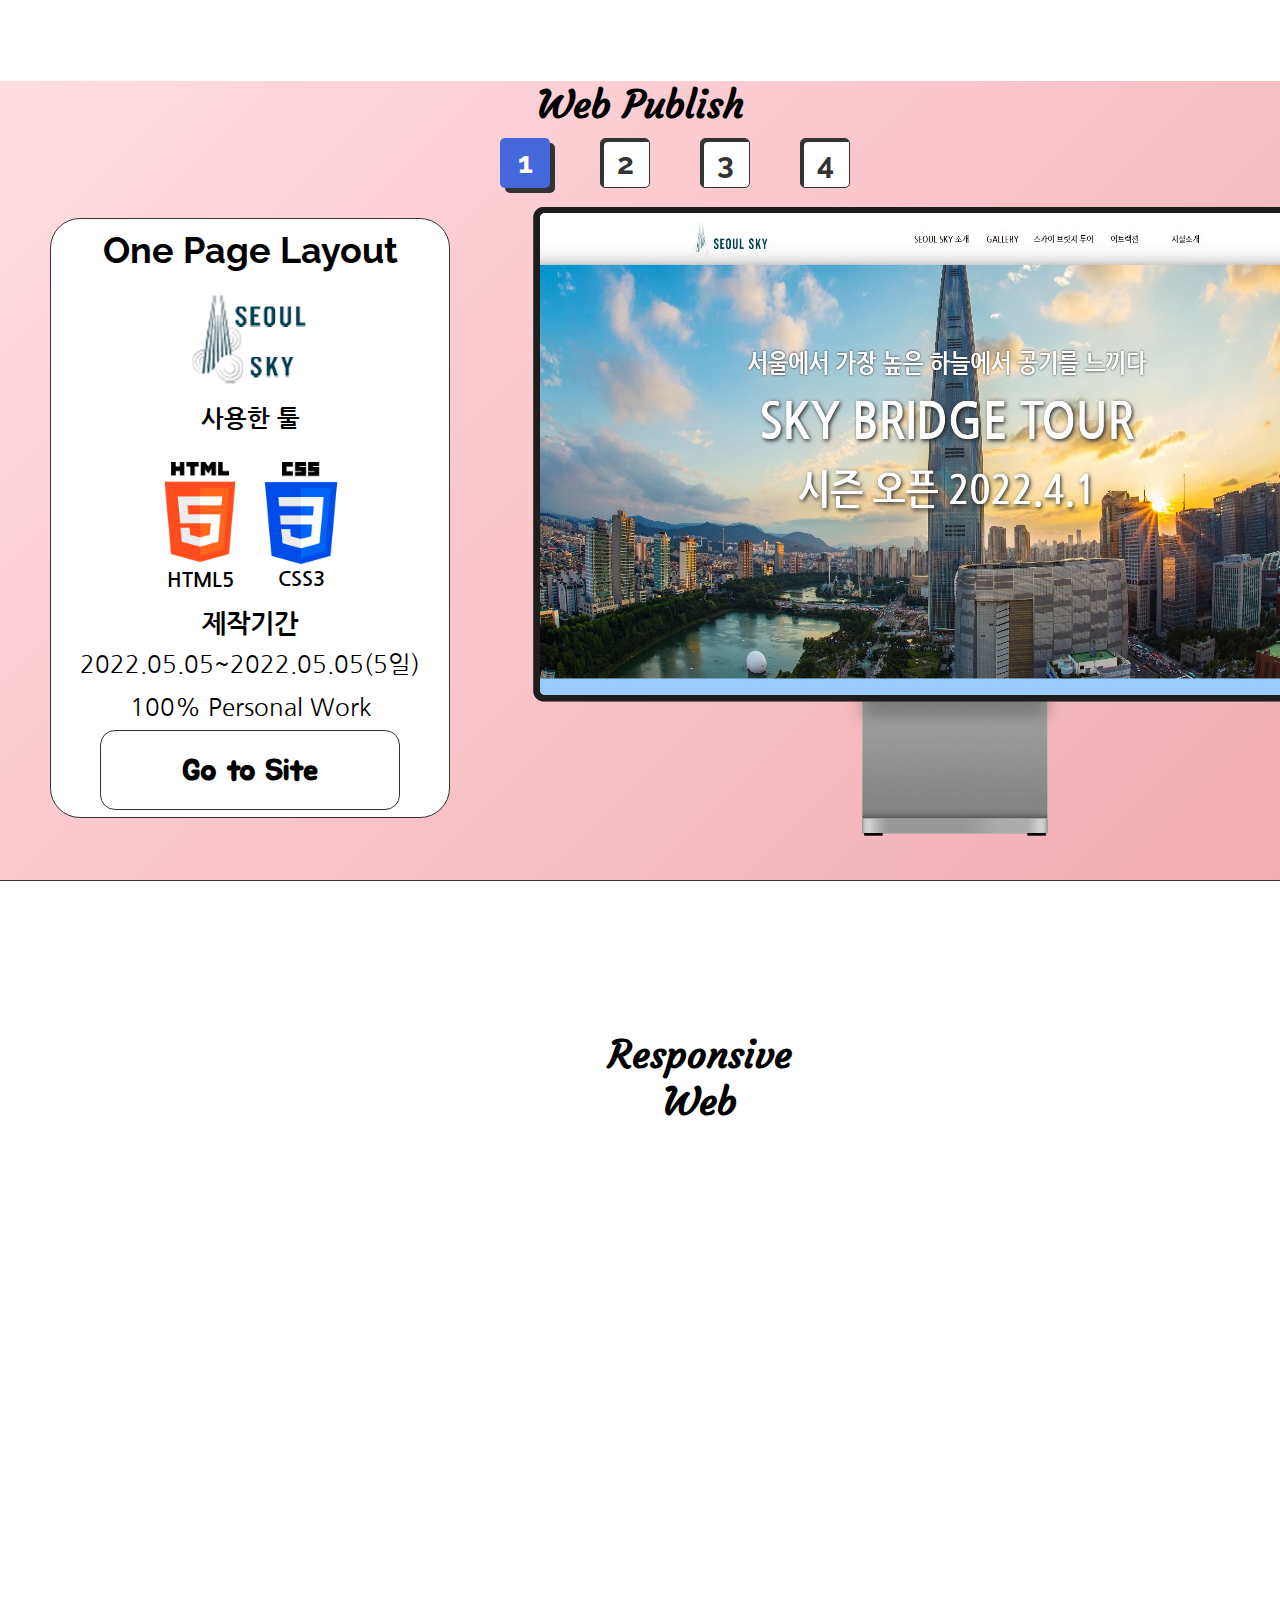
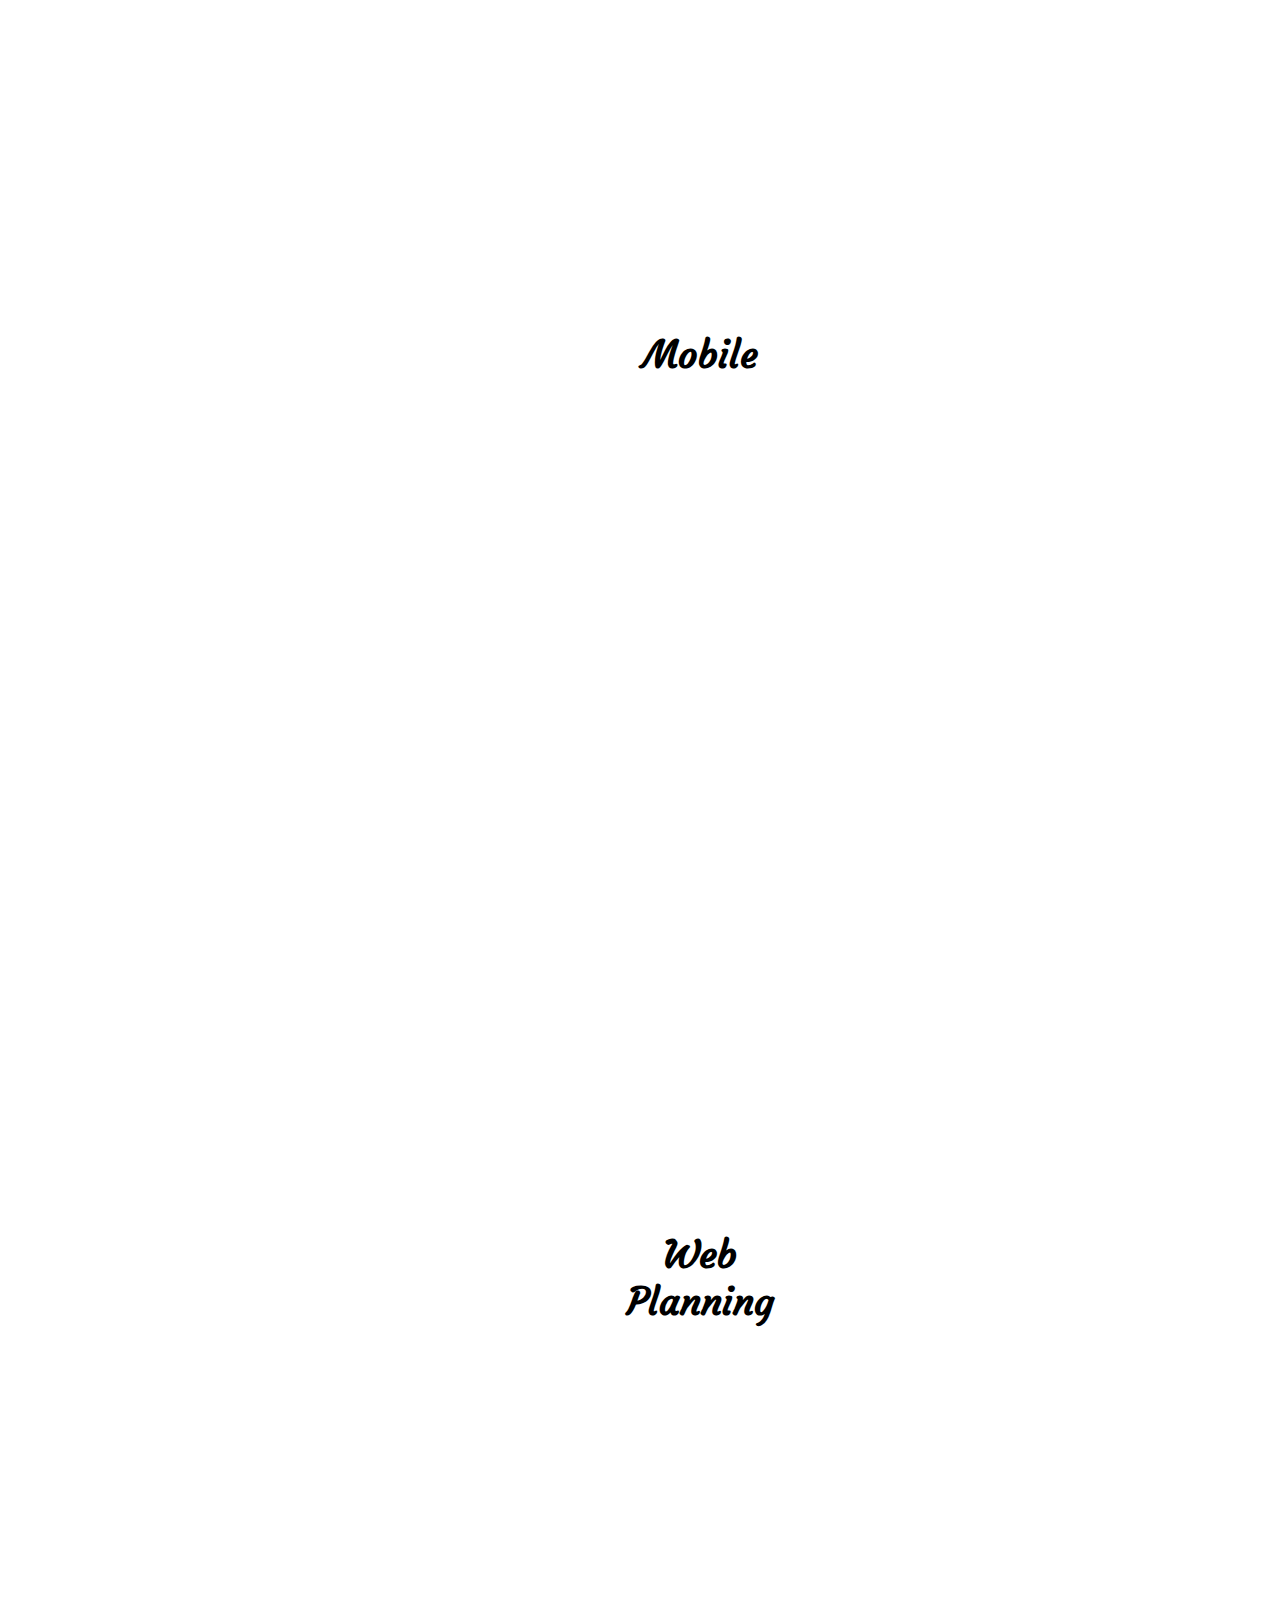
==== commit 150a172c: "first commit" ====
--- a/index.html
+++ b/index.html
@@ -4,6 +4,8 @@
   <meta charset="UTF-8">
   <meta http-equiv="X-UA-Compatible" content="IE=edge">
 	<meta name="viewport" content="width=device-width, initial-scale=1, minimum-scale=1, maximum-scale=1, user-scalable=no">
+  <link rel="stylesheet" href="//cdn.jsdelivr.net/npm/xeicon@2.3.3/xeicon.min.css">
+  <link href="https://fonts.googleapis.com/icon?family=Material+Icons" rel="stylesheet">
   <link rel="stylesheet" href="css/index.css">
   <title>포트폴리오</title>
 </head>
@@ -188,63 +190,62 @@
         <div class="graphic_design">
           <div class="graphic_list_1">
             <div class="GD_1 GD_box">
-              <img src="" alt="">
-              <div class="GD_title">
-                <span>Title</span>
-                <p>Text</p>
+              <img src="image/g_logo_pic.png" alt="로고디자인">
+              <div class="GD_title">
+                <span>Logo Design</span>
+                <p>로고 디자인</p>
               </div>
             </div>
             <div class="GD_2 GD_box">
-              <img src="" alt="">
-              <div class="GD_title">
-                <span>Title</span>
-                <p>Text</p>
+              <img src="image/g_kingdom_pic.png" alt="궁 디자인">
+              <div class="GD_title">
+                <span>Kindom Design</span>
+                <p>경회루</p>
               </div>
             </div>
             <div class="GD_3 GD_box">
-              <img src="" alt="">
-              <div class="GD_title">
-                <span>Title</span>
-                <p>Text</p>
+              <img src="image/g_3d_pic.png" alt="3D디자인">
+              <div class="GD_title">
+                <span>3D Design</span>
+                <p>톡소다</p>
               </div>
             </div>
             <div class="GD_4 GD_box">
-              <img src="" alt="">
-              <div class="GD_title">
-                <span>Title</span>
-                <p>Text</p>
+              <img src="image/g_popup_pic.png" alt="팝업창디자인">
+              <div class="GD_title">
+                <span>Popup Design</span>
+                <p>팝업창 디자인</p>
               </div>
             </div>
             <div class="GD_5 GD_box">
-              <img src="" alt="">
-              <div class="GD_title">
-                <span>Title</span>
-                <p>Text</p>
+              <img src="image/g_lg_pic.png" alt="lg전자배너디자인">
+              <div class="GD_title">
+                <span>Banner Design</span>
+                <p>LG전자 배너 디자인</p>
               </div>
             </div>
             <div class="GD_6 GD_box">
-              <img src="" alt="">
-              <div class="GD_title">
-                <span>Title</span>
-                <p>Text</p>
+              <img src="image/g_starbucks_pic.jpg" alt="스타벅스">
+              <div class="GD_title">
+                <span>Banner Design</span>
+                <p>스타벅스 배너 디자인</p>
               </div>
             </div>
             <div class="GD_7 GD_box">
-              <img src="" alt="">
-              <div class="GD_title">
-                <span>Title</span>
-                <p>Text</p>
+              <img src="image/g_naver_pic.png" alt="네이버포스터">
+              <div class="GD_title">
+                <span>Page Design</span>
+                <p>네이버 홍보 페이지 디자인</p>
               </div>
             </div>
             <div class="GD_8 GD_box">
-              <img src="" alt="">
-              <div class="GD_title">
-                <span>Title</span>
-                <p>Text</p>
-              </div>
-            </div>
-          </div>
-
+              <img src="image/g_samsungcard_pic.png" alt="삼성카드디자인">
+              <div class="GD_title">
+                <span>Page Design</span>
+                <p>삼성카드 홍보 페이지 디자인</p>
+              </div>
+            </div>
+          </div>
         </div>
         <!-- UI/UX Design -->
         <div class="uiux_design">
@@ -305,28 +306,173 @@
                 <p>Text</p>
               </div>
             </div>
-            
           </div>
         </div>
       </div>
     </div>
     <!-- 웹 퍼블리시 -->
     <div id="web_publish">
-
+      <!-- 제목 -->
+      <div class="title">
+        <span class="eng">Web Publish</span>
+      </div>
+      <div class="web_publish_in">
+        <div class="nav_btn">
+          <div class="style_active">1</div>
+          <div class="nav_btn_style">2</div>
+          <div class="nav_btn_style">3</div>
+          <div class="nav_btn_style">4</div>
+        </div>
+        <div class="display">
+          <!-- pc화면바뀔부분 -->
+          <div class="display_show">
+            <ul>
+              <li></li>
+              <li></li>
+              <li></li>
+              <li></li>
+            </ul>
+          </div>
+        </div>
+        <div class="info_box">
+          <ul>
+            <li class="info_box_1">
+              <h3>One Page Layout</h3>
+              <div class="img_box"></div>
+              <h4>사용한 툴</h4>
+              <div class="tools">
+                <div class="html">
+                  <img src="image/html_icon.png" alt="html">
+                  <span>HTML5</span>
+                </div>
+                <div class="css">
+                  <img src="image/css_icon.png" alt="css">
+                  <span>CSS3</span>
+                </div>
+              </div>
+              <h5>제작기간</h5>
+              <p>2022.05.05~2022.05.05(5일)</p>
+              <p>100% Personal Work</p>
+              <div class="gosite_btn">
+                <a href="https://seoulskytower.netlify.app">Go to Site <i class="xi-arrow-right"></i></a>
+              </div>
+            </li>
+            <li class="info_box_2">
+              <h3>One Page Layout</h3>
+              <div class="img_box"></div>
+              <h4>사용한 툴</h4>
+              <div class="tools">
+                <div class="html">
+                  <img src="image/html_icon.png" alt="html">
+                  <span>HTML5</span>
+                </div>
+                <div class="css">
+                  <img src="image/css_icon.png" alt="css">
+                  <span>CSS3</span>
+                </div>
+              </div>
+              <h5>제작기간</h5>
+              <p>2022.05.05~2022.05.05(5일)</p>
+              <p>100% Personal Work</p>
+              <div class="gosite_btn">
+                <a href="https://harimonepage.netlify.app">Go to Site <i class="xi-arrow-right"></i></a>
+              </div>
+            </li>
+            <li class="info_box_3">
+              <h3>One Page Layout</h3>
+              <div class="img_box"></div>
+              <h4>사용한 툴</h4>
+              <div class="tools">
+                <div class="html">
+                  <img src="image/html_icon.png" alt="html">
+                  <span>HTML5</span>
+                </div>
+                <div class="css">
+                  <img src="image/css_icon.png" alt="css">
+                  <span>CSS3</span>
+                </div>
+              </div>
+              <h5>제작기간</h5>
+              <p>2022.05.05~2022.05.05(5일)</p>
+              <p>100% Personal Work</p>
+              <div class="gosite_btn">
+                <a href="https://starbucks-korea.netlify.app/">Go to Site <i class="xi-arrow-right"></i></a>
+              </div>
+            </li>
+            <li class="info_box_4">
+              <h3>Full page Layout</h3>
+              <div class="img_box"></div>
+              <h4>사용한 툴</h4>
+              <div class="tools">
+                <div class="html">
+                  <img src="image/html_icon.png" alt="html">
+                  <span>HTML5</span>
+                </div>
+                <div class="css">
+                  <img src="image/css_icon.png" alt="css">
+                  <span>CSS3</span>
+                </div>
+              </div>
+              <h5>제작기간</h5>
+              <p>2022.05.05~2022.05.05(5일)</p>
+              <p>100% Personal Work</p>
+              <div class="gosite_btn">
+                <a href="https://samsungc-t.netlify.app/">Go to Site <i class="xi-arrow-right"></i></a>
+              </div>
+            </li>
+          </ul>
+        </div>
+      </div>
     </div>
     <!-- 반응형 웹 -->
     <div id="responsive_web">
-
+      <div class="responsive_web_in">
+        <!-- 제목 -->
+        <div class="title">
+          <span class="eng">Responsive Web</span>
+        </div>
+      </div>
     </div>
     <!-- 모바일 -->
     <div id="mobile">
-
+      <div class="mobile_in">
+        <!-- 제목 -->
+        <div class="title">
+          <span class="eng">Mobile</span>
+        </div>
+      </div>
     </div>
     <!-- 웹 기획 -->
     <div id="web_planning">
-
-    </div>
-
+      <div class="web_planning_in">
+        <!-- 제목 -->
+        <div class="title">
+          <span class="eng">Web Planning</span>
+        </div>
+      </div>
+    </div>
+            <!-- 그래픽 디자인 모달 -->
+    <div id="graphic_modal">
+      <div class="graphic_modal_in">
+        <ul class="graphic_modals">
+          <li><img src="image/g_logo_detail.png" alt="로고디테일"></li>
+          <li><img src="image/g_kingdom_detail.png" alt="궁디테일"></li>
+          <li><img src="image/g_3d_deatail.png" alt="3D디테일"></li>
+          <li><img src="image/g_popup_detail.png" alt="팝업디자인디테일"></li>
+          <li><img src="image/g_lg_detail.png" alt="lg디테일"></li>
+          <li><img src="image/g_starbucks_detail.png" alt="스타벅스디테일"></li>
+          <li><img src="image/g_naver_detail.png" alt="네이버디테일"></li>
+          <li><img src="image/g_samsungcard_detail.png" alt="삼성카드디테일"></li>
+         </ul>
+         <ul class="g_btn">
+          <li class="g_btn_close"><i class="material-icons">clear</i></li>
+          <li class="g_left_btn"><i class="material-icons">keyboard_arrow_left</i></li>
+          <li class="g_right_btn"><i class="material-icons">keyboard_arrow_right</i></li>
+          <li class="g_page"><span>1</span> / <span>8</span></li>
+         </ul>
+      </div>
+      <div class="modal_back"></div>
+    </div>
   </section>
 
   <footer>
--- a/css/index.css
+++ b/css/index.css
@@ -1,4 +1,5 @@
 @import url(common.css);
+@import url('http://cdn.jsdelivr.net/npm/xeicon@2.3.3/xeicon.min.css');
 @import url('https://fonts.googleapis.com/css2?family=Jua&display=swap');
 /* jua import url */
 @import url('https://fonts.googleapis.com/css2?family=Black+Han+Sans&display=swap');
@@ -373,10 +374,13 @@
 /* Web Design Style */
 section #web_design{
   width: 100%;
+  max-width: 100%;
+  height: 900px;
+  margin: 0 auto;
 }
 section #web_design .web_design_in{
   width: 1400px;
-  margin: 0 auto;
+  margin: 50px auto;
   position: relative;
 }
 section #web_design .web_design_in .title{
@@ -400,6 +404,9 @@
   width: 100%;
   height: 900px;
   overflow: hidden;
+  position: absolute;
+  z-index: 20;
+  display: none;
 }
 
 /* Thumb WebDesign Style */
@@ -456,7 +463,6 @@
   background: #8d99ae;
   position: absolute;
   display: flex;
-  display: none;
 
 }
 section #web_design .web_design_in .graphic_design .graphic_list_1{
@@ -468,6 +474,7 @@
   justify-content: center;
   align-items: center;
   margin-left: 60px;
+  position: relative;
 }
 section #web_design .web_design_in .graphic_design .GD_box{
   width: 280px;
@@ -478,6 +485,17 @@
   position: relative;
   border-radius: 20px;
   overflow: hidden;
+  transition: all 0.3s;
+}
+section #web_design .web_design_in .graphic_design .GD_box:hover{
+  box-shadow: 15px 15px 0px #333;
+}
+section #web_design .web_design_in .graphic_design .graphic_list_1 .GD_box img{
+  width: 100%;
+}
+section #web_design .web_design_in .graphic_design .graphic_list_1 .GD_8 img{
+  width: 100%;
+  height: 80%;
 }
 section #web_design .web_design_in .graphic_design .GD_box .GD_title{
   width: 280px;
@@ -486,6 +504,7 @@
   position: absolute;
   bottom: 0;
   text-align: center;
+  border-top: 1px solid #333;
 }
 section #web_design .web_design_in .graphic_design .GD_box .GD_title span{
   font-size: 20px;
@@ -573,4 +592,424 @@
 section #web_design .web_design_in .uiux_design .uiux_big_box .uiux_title p{
   font-size: 20px;
   font-family: 'Nanum Gothic', sans-serif;
-}+}
+
+/* Web Publsish Style */
+section #web_publish{
+  width: 100%;
+  height: 800px;
+  margin: 150px auto 0px;
+  border-bottom: 1px solid #333;
+  background: linear-gradient(-45deg, #ffafbd, #ffc3a0, #ee9ca7, #ffdde1);
+	background-size: 400% 400%;
+	animation: gradient 15s ease infinite;
+}
+
+@keyframes gradient {
+	0% {
+		background-position: 0% 50%;
+	}
+	50% {
+		background-position: 100% 50%;
+	}
+	100% {
+		background-position: 0% 50%;
+	}
+}
+section #web_publish .title{
+  width: 500px;
+  margin: 0 auto;
+}
+section #web_publish .title span{
+  margin-top: 20px;
+  font-size: 38px;
+  font-family: 'Courgette', cursive;
+  display: block;
+  text-align: center;
+  padding-bottom: 10px;
+}
+section #web_publish .title .eng{
+  font-weight: bold;
+}
+section #web_publish .web_publish_in{
+  width: 1400px;
+  height: 700px;
+  margin: 0 auto;
+  position: relative;
+}
+section #web_publish .web_publish_in .nav_btn{
+  width: 1400px;
+  display: flex;
+  justify-content: center;
+}
+section #web_publish .web_publish_in .nav_btn div{
+  width: 50px;
+  height: 50px;
+  border-radius: 5px;
+  font-size: 30px;
+  font-weight: bold;
+  line-height: 50px;
+  text-align: center;
+  font-family: 'Raleway', cursive;
+  border: 1px solid #333;
+  margin-right: 50px;
+  cursor: pointer;
+  transition: all 0.3s;
+}
+section #web_publish .web_publish_in .nav_btn .nav_btn_style{
+  background: #fff;
+  color: #333;
+  box-shadow:inset 3px 3px 0px #333;
+}
+section #web_publish .web_publish_in .nav_btn div:hover{
+  box-shadow: none;
+}
+section #web_publish .web_publish_in .nav_btn .style_active{
+  background: #4568dc;
+  color: #fff;
+  border: none;
+  box-shadow: 5px 5px 0px #333;
+}
+section #web_publish .web_publish_in .display{
+  position: absolute;
+  right: 20px;
+  bottom: -10px;
+  width: 850px;
+  height: 650px;
+  background: url(../image/monitor_display.png) no-repeat center center;
+}
+section #web_publish .web_publish_in .display .display_show{
+  width: 830px;
+  height: 482px;
+  position: absolute;
+  top: 15px;
+  left: 10px;
+  border-radius: 5px;
+  background: #fff;
+  z-index: 200;
+  overflow: hidden;
+}
+section #web_publish .web_publish_in .display .display_show ul{
+  width: 4000px;
+  height: auto;
+  z-index: 200;
+}
+section #web_publish .web_publish_in .display .display_show ul li{
+  width: 830px;
+  height: 482px;
+  float: left;
+  background-position:0 0;
+  background-size:100% 100%;
+  background-repeat:no-repeat;
+}
+.display .display_show ul li:nth-child(1){
+  background: url(../image/seoul_1.JPG);
+}
+.display .display_show ul li:nth-child(2){
+  background: url(../image/harim_1.JPG);
+}
+.display .display_show ul li:nth-child(3){
+  background: url(../image/starbucks_1.JPG);
+}
+.display .display_show ul li:nth-child(4){
+  background: url(../image/samsung_1.JPG);
+}
+section #web_publish .web_publish_in .info_box{
+  width: 400px;
+  height: 600px;
+  position: absolute;
+  left: 50px;
+  top: 80px;
+  overflow: hidden;
+}
+section #web_publish .web_publish_in .info_box ul{
+  width: 1600px;
+  height:inherit;
+  position:absolute;
+}
+section #web_publish .web_publish_in .info_box ul li{
+  width: 400px;
+  height: 600px;
+  border-radius: 30px;
+  border: 1px solid #333;
+  text-align: center;
+  background: #fff;
+  display: flex;
+  flex-flow: row wrap;
+  justify-content: center;
+  float: left;
+}
+section #web_publish .web_publish_in .info_box li h3{
+  width: 100%;
+  font-size: 36px;
+  margin-top: 10px;
+  font-family: 'Raleway', sans-serif;
+}
+section #web_publish .web_publish_in .info_box li>img{
+  width: 50%;
+}
+section #web_publish .web_publish_in .info_box li h4{
+  font-size: 24px;
+  width: 100%;
+}
+section #web_publish .web_publish_in .info_box li .tools{
+  width: 100%;
+  display: flex;
+  flex-flow: row wrap;
+  justify-content: center;
+  align-items: center;
+  margin-top: 20px;
+}
+section #web_publish .web_publish_in .info_box li .html{
+  width: 100px;
+  height: 140px;
+  display: flex;
+  flex-flow: column wrap;
+}
+section #web_publish .web_publish_in .info_box li .css{
+  width: 100px;
+  height: 140px;
+  display: flex;
+  flex-flow: column wrap;
+}
+section #web_publish .web_publish_in .info_box li .css img{
+  width: 102%;
+}
+section #web_publish .web_publish_in .info_box li .html img{
+  width: 100%;
+}
+section #web_publish .web_publish_in .info_box li .html span{
+  font-size: 20px;
+  margin-top: 8px;
+  font-weight: bold;
+}
+section #web_publish .web_publish_in .info_box li .css span{
+  font-size: 20px;
+  margin-top: 5px;
+  font-weight: bold;
+}
+section #web_publish .web_publish_in .info_box li h5{
+  font-size: 26px;
+  margin-top: 5px;
+}
+section #web_publish .web_publish_in .info_box li p{
+  font-size: 24px;
+  margin-top: 5px;
+}
+section #web_publish .web_publish_in .info_box li .gosite_btn{
+  width: 300px;
+  height: 80px;
+  border: 1px solid #333;
+  border-radius: 15px;
+  text-align: center;
+  line-height: 80px;
+  transition: all 0.3s;
+}
+section #web_publish .web_publish_in .info_box li .gosite_btn a{
+  font-size: 30px;
+  font-weight: bold;
+  font-family: 'Jua', sans-serif;
+  display: block;
+}
+section #web_publish .web_publish_in .info_box li .gosite_btn a i{
+  font-size: 30px;
+  font-weight: bold;
+}
+section #web_publish .web_publish_in .info_box li .gosite_btn:hover{
+  background: bisque;
+  box-shadow: 5px 5px 0px #333;
+}
+section #web_publish .web_publish_in .info_box .info_box_1 .img_box{
+  width: 120px;
+  height: 120px;
+  background: url(../image/seoulsky_logo.png) no-repeat center center;
+  background-size: 100%;
+}
+section #web_publish .web_publish_in .info_box .info_box_2 .img_box{
+  width: 120px;
+  height: 120px;
+  background: url(../image/harim_logo.png) no-repeat center center;
+  background-size: 100%;
+}
+section #web_publish .web_publish_in .info_box .info_box_3 .img_box{
+  width: 120px;
+  height: 120px;
+  background: url(../image/starbucks_logo.png) no-repeat center center;
+  background-size: 100%;
+}
+section #web_publish .web_publish_in .info_box .info_box_4 .img_box{
+  width: 120px;
+  height: 120px;
+  background: url(../image/samsung_logo.png) no-repeat center center;
+  background-size: 100%;
+}
+
+#graphic_modal{
+  display: none;
+}
+
+
+
+/* Responsive Web Style */
+section #responsive_web{
+  width: 100%;
+  height: 800px;
+  margin-top: 1px solid #333;
+}
+section #responsive_web .responsive_web_in{
+  width: 1400px;
+  margin: 150px auto;
+}
+section #responsive_web .responsive_web_in .title{
+  width: 200px;
+  margin: 0 auto;
+}
+section #responsive_web .responsive_web_in .title span{
+  margin-top: 20px;
+  font-size: 38px;
+  font-family: 'Courgette', cursive;
+  display: block;
+  text-align: center;
+  padding-bottom: 20px;
+}
+section #responsive_web .responsive_web_in .title .eng{
+  font-weight: bold;
+}
+
+
+/* Mobile Style */
+section #mobile{
+  width: 100%;
+  height: 800px;
+  margin: 100px auto;
+  margin-top: 1px solid #333;
+}
+section #mobile .mobile_in{
+  width: 1400px;
+  margin: 0 auto;
+}
+section #mobile .mobile_in .title{
+  width: 200px;
+  margin: 0 auto;
+}
+section #mobile .mobile_in .title span{
+  margin-top: 20px;
+  font-size: 38px;
+  font-family: 'Courgette', cursive;
+  display: block;
+  text-align: center;
+  padding-bottom: 20px;
+}
+section #mobile .mobile_in .title .eng{
+  font-weight: bold;
+}
+
+
+/* Web Planning Style */
+section #web_planning{
+  width: 100%;
+  height: 800px;
+  margin: 100px auto;
+  margin-top: 1px solid #333;
+}
+section #web_planning .web_planning_in{
+  width: 1400px;
+  margin: 0 auto;
+}
+section #web_planning .web_planning_in .title{
+  width: 200px;
+  margin: 0 auto;
+}
+section #web_planning .web_planning_in .title span{
+  margin-top: 20px;
+  font-size: 38px;
+  font-family: 'Courgette', cursive;
+  display: block;
+  text-align: center;
+  padding-bottom: 20px;
+}
+section #web_planning .web_planning_in .title .eng{
+  font-weight: bold;
+}
+
+#graphic_modal{
+	display:none;
+	position:fixed;
+	left:0;
+	top:0;
+	width:100%;
+	height:100%;
+	z-index:1000;
+	overflow:auto;
+}
+#graphic_modal .graphic_modal_in{
+  position:relative;
+	height:100%;
+	margin:0 auto;
+	width:1400px;
+	background:#fff;
+	z-index:1000;
+}
+#graphic_modal .modal_back{
+  position: fixed;
+	left: 0;
+	top: 0;
+	width: 100%;
+	height: 100%;
+	background: rgba(0,0,0,0.7);
+}
+#graphic_modal .graphic_modal_in .graphic_modals>li{
+  width: 1400px;
+	position: absolute;
+	text-align: center;
+	cursor: default;
+	background: #fff;
+	display: none;
+}
+#graphic_modal .graphic_modal_in .g_btn{
+	position:fixed;
+	left:50%;
+	top:0;
+	margin-left:710px;
+	width:80px;
+	height:150px;
+	color:#fff;
+	text-align:center;
+	overflow:hidden;
+	z-index:10000;
+}
+#graphic_modal .graphic_modal_in .g_btn>li{
+	cursor: pointer;
+	overflow: hidden;
+}
+#graphic_modal .graphic_modal_in .g_btn .g_btn_close{
+	height:70px;
+	width:80px;
+	cursor:pointer;
+	border-bottom:1px solid #fff;
+}
+#graphic_modal .graphic_modal_in .g_btn .g_btn_close i{
+	position:relative;
+	top:15px;
+	font-size:40px;
+}
+#graphic_modal .graphic_modal_in .g_btn .g_left_btn, .g_btn .g_right_btn{
+  float:left;
+}
+#graphic_modal .graphic_modal_in .g_btn .g_left_btn i, .g_btn .g_right_btn i{
+	position:relative;
+	top:10px;
+	font-size:30px;
+	width:40px;
+	height:50px;
+}
+#graphic_modal .graphic_modal_in .g_btn .g_page{ 
+	font-size:12px;
+	color:#fff;
+	width:80px;
+	padding-top:10px;
+	height:50px;
+	text-align:center;
+  border-top:1px solid #fff;
+}
+
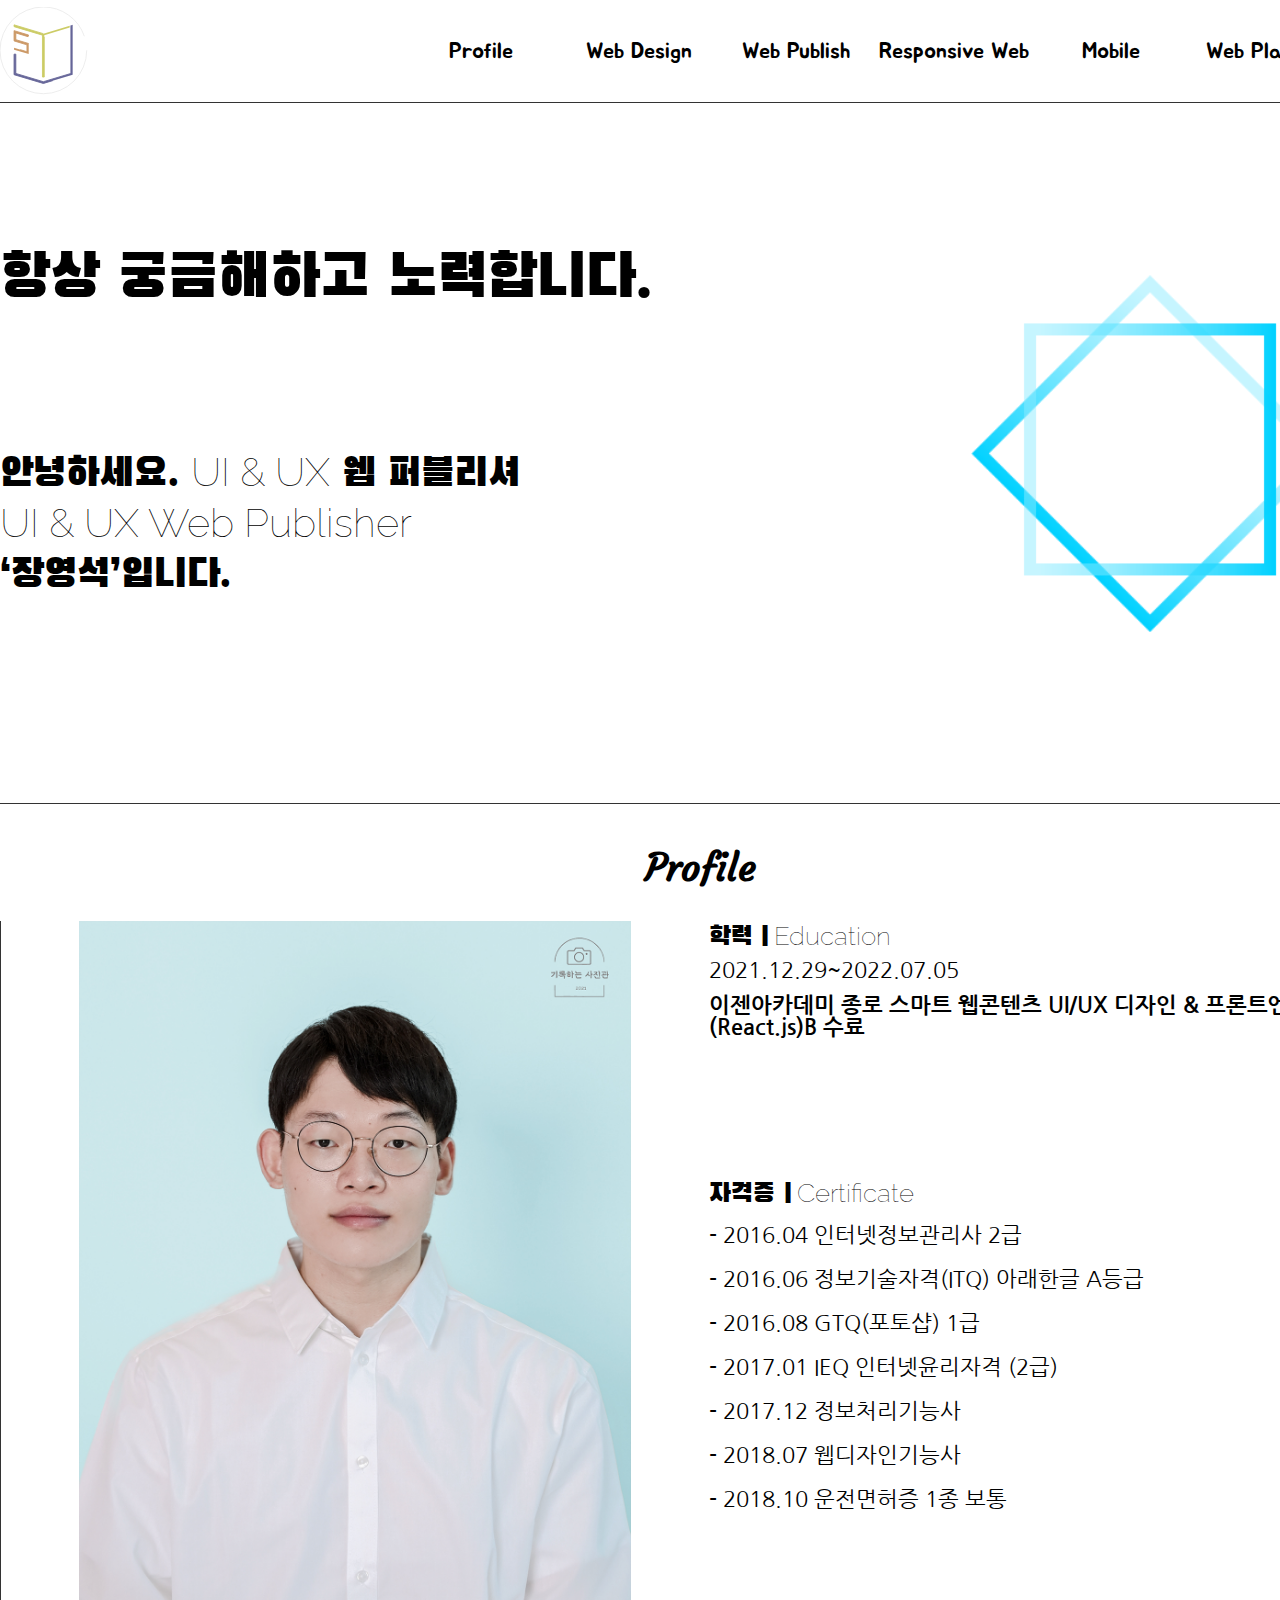
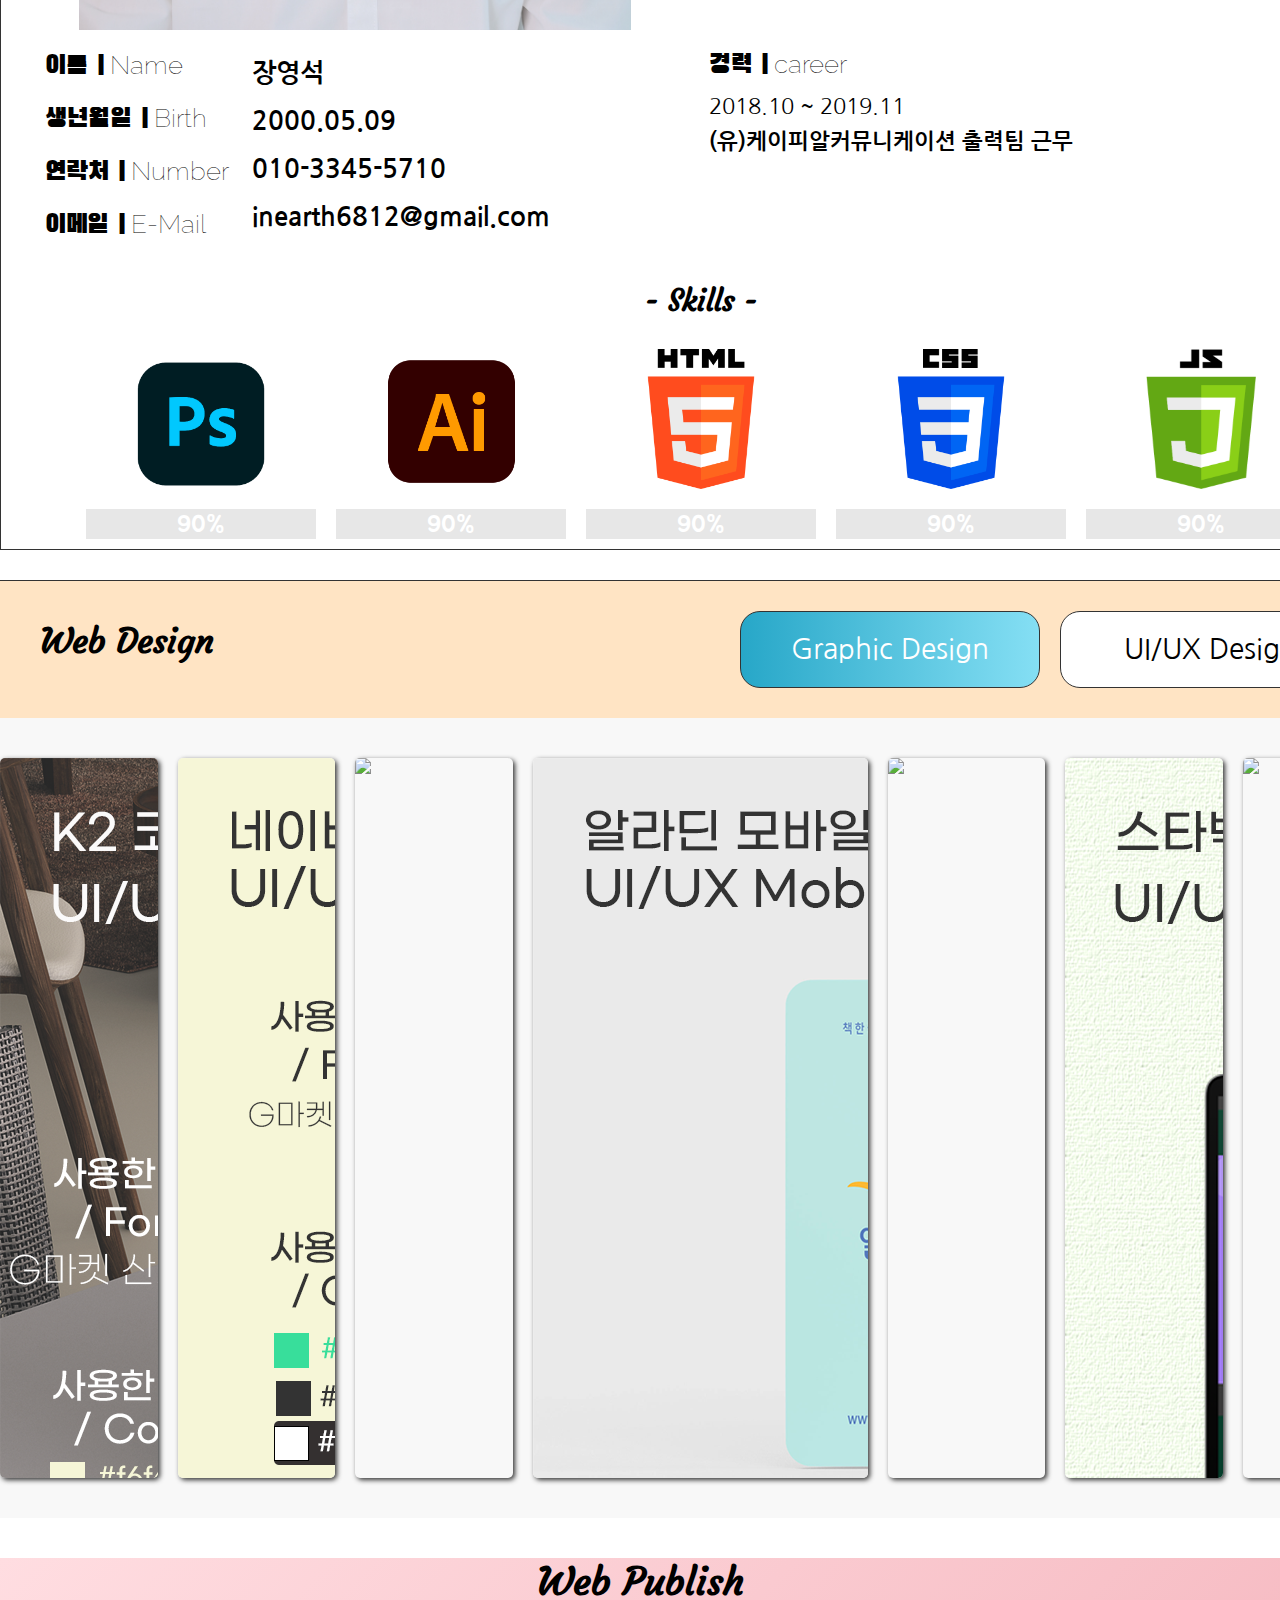
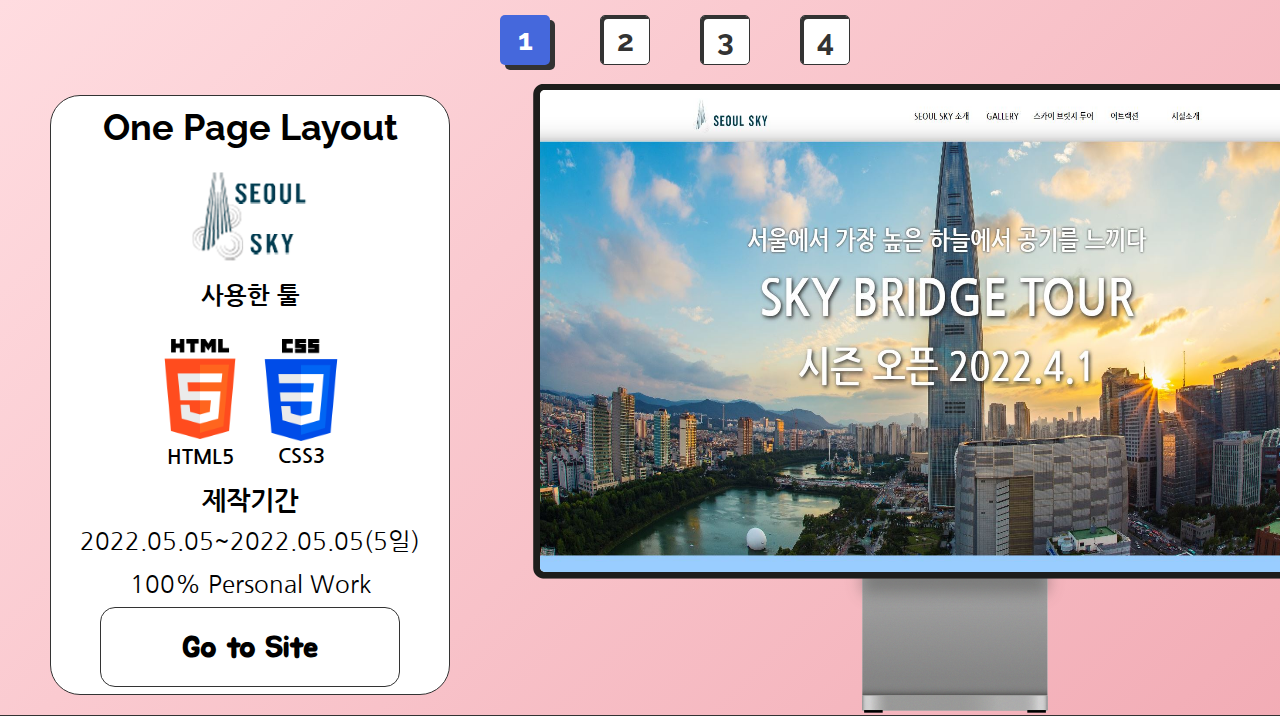
==== commit 3e521c94: "first commit" ====
--- a/index.html
+++ b/index.html
@@ -165,151 +165,107 @@
     </div>
     <!-- 웹디자인 -->
     <div id="web_design">
+      <!-- 상단 nav bar -->
+      <div class="web_design_top_bar">
+        <div class="web_design_top_bar_in">
+          <div class="title">
+            <span class="eng">Web Design</span>
+          </div>
+          <div class="graphic_design_btn btn_active">
+            Graphic Design
+          </div>
+          <div class="uiux_design_btn">
+            UI/UX Design
+          </div>
+        </div>
+      </div>
       <div class="web_design_in">
-        <!-- 제목 -->
-        <div class="title">
-          <span class="eng">Web Design</span>
-        </div>
-        <!-- 섬네일 -->
-        <div class="thumbs">
-          <div class="thumb_web">
-            <div class="web_text">
-              <p>Graphic Design</p>
-              <span>그래픽 디자인</span>
-            </div>
-          </div>
-
-          <div class="thumb_uiux">
-            <div class="uiux_text">  
-              <p>UI/UX Design</p>
-              <span>UI/UX 디자인</span>
-            </div>
-          </div>
-        </div>
-        <!-- 그래픽디자인 -->
-        <div class="graphic_design">
-          <div class="graphic_list_1">
-            <div class="GD_1 GD_box">
-              <img src="image/g_logo_pic.png" alt="로고디자인">
-              <div class="GD_title">
-                <span>Logo Design</span>
-                <p>로고 디자인</p>
-              </div>
-            </div>
-            <div class="GD_2 GD_box">
-              <img src="image/g_kingdom_pic.png" alt="궁 디자인">
-              <div class="GD_title">
-                <span>Kindom Design</span>
-                <p>경회루</p>
-              </div>
-            </div>
-            <div class="GD_3 GD_box">
-              <img src="image/g_3d_pic.png" alt="3D디자인">
-              <div class="GD_title">
-                <span>3D Design</span>
-                <p>톡소다</p>
-              </div>
-            </div>
-            <div class="GD_4 GD_box">
-              <img src="image/g_popup_pic.png" alt="팝업창디자인">
-              <div class="GD_title">
-                <span>Popup Design</span>
-                <p>팝업창 디자인</p>
-              </div>
-            </div>
-            <div class="GD_5 GD_box">
-              <img src="image/g_lg_pic.png" alt="lg전자배너디자인">
-              <div class="GD_title">
-                <span>Banner Design</span>
-                <p>LG전자 배너 디자인</p>
-              </div>
-            </div>
-            <div class="GD_6 GD_box">
-              <img src="image/g_starbucks_pic.jpg" alt="스타벅스">
-              <div class="GD_title">
-                <span>Banner Design</span>
-                <p>스타벅스 배너 디자인</p>
-              </div>
-            </div>
-            <div class="GD_7 GD_box">
-              <img src="image/g_naver_pic.png" alt="네이버포스터">
-              <div class="GD_title">
-                <span>Page Design</span>
-                <p>네이버 홍보 페이지 디자인</p>
-              </div>
-            </div>
-            <div class="GD_8 GD_box">
-              <img src="image/g_samsungcard_pic.png" alt="삼성카드디자인">
-              <div class="GD_title">
-                <span>Page Design</span>
-                <p>삼성카드 홍보 페이지 디자인</p>
-              </div>
-            </div>
-          </div>
-        </div>
-        <!-- UI/UX Design -->
-        <div class="uiux_design">
-          <div class="uiux_list">
-
-            <div class="uiux_1 uiux_big_box">
-              <img src="" alt="">
-              <div class="uiux_title">
-                <span>Title</span>
-                <p>Text</p>
-              </div>
-            </div>
-            
-            <div class="uiux_2 uiux_box">
-              <img src="" alt="">
-              <div class="uiux_title">
-                <span>Title</span>
-                <p>Text</p>
-              </div>
-            </div>
-
-            <div class="uiux_3 uiux_box">
-              <img src="" alt="">
-              <div class="uiux_title">
-                <span>Title</span>
-                <p>Text</p>
-              </div>
-            </div>
-
-            <div class="uiux_4 uiux_box">
-              <img src="" alt="">
-              <div class="uiux_title">
-                <span>Title</span>
-                <p>Text</p>
-              </div>
-            </div>
-
-            <div class="uiux_5 uiux_box">
-              <img src="" alt="">
-              <div class="uiux_title">
-                <span>Title</span>
-                <p>Text</p>
-              </div>
-            </div>
-
-            <div class="uiux_6 uiux_box">
-              <img src="" alt="">
-              <div class="uiux_title">
-                <span>Title</span>
-                <p>Text</p>
-              </div>
-            </div>
-
-            <div class="uiux_7 uiux_box">
-              <img src="" alt="">
-              <div class="uiux_title">
-                <span>Title</span>
-                <p>Text</p>
-              </div>
-            </div>
-          </div>
-        </div>
-      </div>
-    </div>
+        <div class="grid_item">
+          <div class="grid_item_1 items">
+            <img src="image/g_logo_pic.png" alt="로고디자인">
+            <div class="hover_box">
+              <span>Logo Design</span>
+              <p>로고 디자인</p>
+            </div>
+          </div>
+          <div class="grid_item_2 items">
+            <img src="image/g_kingdom_pic.png" alt="궁 디자인">
+            <div class="hover_box">
+              <span>Kindom Design</span>
+              <p>경회루</p>
+            </div>
+          </div>
+          <div class="grid_item_3 items">
+            <img src="image/g_3d_pic.png" alt="3D디자인">
+            <div class="hover_box">
+              <span>3D Design</span>
+              <p>톡소다</p>
+            </div>
+          </div>
+          <div class="grid_item_4 items">
+            <img src="image/g_popup_pic.png" alt="팝업창디자인">
+            <div class="hover_box">
+              <span>Popup Design</span>
+              <p>팝업창 디자인</p>
+            </div>
+          </div>
+          <div class="grid_item_5 items">
+            <img src="image/g_lg_pic.png" alt="lg전자배너디자인">
+            <div class="hover_box">
+              <span>Banner Design</span>
+              <p>LG전자 배너 디자인</p>
+            </div>
+          </div>
+          <div class="grid_item_6 items">
+            <img src="image/g_starbucks_pic.jpg" alt="스타벅스">
+            <div class="hover_box">
+              <span>Banner Design</span>
+              <p>스타벅스 배너 디자인</p>
+            </div>
+          </div>
+          <div class="grid_item_7 items">
+            <img src="image/g_naver_pic.png" alt="네이버포스터">
+            <div class="hover_box">
+              <span>Page Design</span>
+              <p>네이버 홍보 페이지 디자인</p>
+            </div>
+          </div>
+          <div class="grid_item_8 items">
+            <img src="image/g_samsungcard_pic.png" alt="삼성카드디자인">
+            <div class="hover_box">
+              <span>Page Design</span>
+              <p>삼성카드 홍보 페이지 디자인</p>
+            </div>
+          </div>
+        </div>
+      </div>
+      <div class="uiux_design_in">
+        <div class="uiux_grid_item">
+          <div class="uiux_items">
+            <img src="image/uiux_k2_detail.png" alt="K2코리아">
+          </div>
+          <div class="uiux_items">
+            <img src="image/uiux_naver_detail.png" alt="K2코리아">
+          </div>
+          <div class="uiux_items">
+            <img src="image/uiux_beskin_detail.png" alt="K2코리아">
+          </div>
+          <div class="uiux_items center">
+            <img src="image/uiux_aladin_detail.png" alt="K2코리아">
+          </div>
+          <div class="uiux_items">
+            <img src="image/uiux_osulrok_detail.png" alt="K2코리아">
+          </div>
+          <div class="uiux_items">
+            <img src="image/uiux_starbucks_detail.png" alt="K2코리아">
+          </div>
+          <div class="uiux_items">
+            <img src="image/uiux_vigencell_detail.png" alt="K2코리아">
+          </div>
+        </div>
+      </div>
+    </div>
+
     <!-- 웹 퍼블리시 -->
     <div id="web_publish">
       <!-- 제목 -->
@@ -463,13 +419,13 @@
           <li><img src="image/g_starbucks_detail.png" alt="스타벅스디테일"></li>
           <li><img src="image/g_naver_detail.png" alt="네이버디테일"></li>
           <li><img src="image/g_samsungcard_detail.png" alt="삼성카드디테일"></li>
-         </ul>
-         <ul class="g_btn">
+        </ul>
+        <ul class="g_btn">
           <li class="g_btn_close"><i class="material-icons">clear</i></li>
           <li class="g_left_btn"><i class="material-icons">keyboard_arrow_left</i></li>
           <li class="g_right_btn"><i class="material-icons">keyboard_arrow_right</i></li>
           <li class="g_page"><span>1</span> / <span>8</span></li>
-         </ul>
+        </ul>
       </div>
       <div class="modal_back"></div>
     </div>
--- a/css/index.css
+++ b/css/index.css
@@ -372,237 +372,150 @@
 }
 
 /* Web Design Style */
-section #web_design{
+#web_design{
   width: 100%;
   max-width: 100%;
-  height: 900px;
-  margin: 0 auto;
-}
-section #web_design .web_design_in{
-  width: 1400px;
-  margin: 50px auto;
-  position: relative;
-}
-section #web_design .web_design_in .title{
-  width: 200px;
-  margin: 0 auto;
-}
-section #web_design .web_design_in .title span{
-  margin-top: 20px;
-  font-size: 38px;
+  margin: 0 auto;
+  background-color: #f8f8f8;
+}
+#web_design .web_design_top_bar{
+  width: 100%;
+  max-width: 100%;
+  margin: 0 auto;
+  background: bisque;
+}
+#web_design .web_design_top_bar .web_design_top_bar_in{
+  width: 1400px;
+  max-width: 1400px;
+  margin: 0 auto;
+  padding: 30px;
+  display: flex;
+  flex-flow: row wrap;
+  justify-content: center;
+
+}
+#web_design .web_design_top_bar .web_design_top_bar_in .title{
+  width: 700px;
   font-family: 'Courgette', cursive;
-  display: block;
-  text-align: center;
-  padding-bottom: 20px;
-}
-section #web_design .web_design_in .title .eng{
-  font-weight: bold;
-}
-
-/* Web Design thumbnail Style */
-section #web_design .web_design_in .thumbs{
-  width: 100%;
-  height: 900px;
-  overflow: hidden;
+  font-size: 34px;
+  font-weight: bold;
+  line-height: 60px;
+}
+#web_design .web_design_top_bar .web_design_top_bar_in .graphic_design_btn{
+  width: 300px;
+  font-size: 28px;
+  text-align: center;
+  border: 1px solid #333;
+  border-radius: 20px;
+  padding: 20px;
+  margin-right: 20px;
+  cursor: pointer;
+  background: #fff;
+}
+#web_design .web_design_top_bar .web_design_top_bar_in .uiux_design_btn{
+  width: 300px;
+  font-size: 28px;
+  text-align: center;
+  border: 1px solid #333;
+  border-radius: 20px;
+  padding: 20px;
+  cursor: pointer;
+  background: #fff;
+}
+#web_design .web_design_top_bar .web_design_top_bar_in .btn_active{
+  background: rgb(39,167,200);
+  background: linear-gradient(90deg, rgba(39,167,200,1) 0%, rgba(133,223,244,1) 100%);
+  color: #fff;
+}
+
+
+
+#web_design .web_design_in{
+  width: 1400px;
+  margin: 40px auto;
+  padding-bottom: 40px;
+  display: none;
+}
+/* Web_design -> Graphic_Design */
+#web_design .web_design_in .grid_item{
+  width: 1400px;
+  height: 80vh;
+  display: grid;
+  grid-template-columns: repeat(4, 1fr);
+  grid-gap: 50px;
+}
+#web_design .web_design_in .grid_item .items{
+    border-radius: 5px;
+    overflow: hidden;
+    position: relative;
+    cursor: pointer;
+    box-shadow: 2px 2px 5px #333;
+    transition: all 0.3s;
+}
+#web_design .web_design_in .grid_item .items:hover{
+  box-shadow: 5px 5px 10px #333;
+}
+#web_design .web_design_in .grid_item .items img{
+  width: 100%;
+  height: 100%;
+}
+#web_design .web_design_in .grid_item .items .hover_box{
+  width: 100%;
+  height: 80px;
+  background: rgba(0,0,0,0.7);
   position: absolute;
-  z-index: 20;
-  display: none;
-}
-
-/* Thumb WebDesign Style */
-section #web_design .web_design_in .thumbs .thumb_web{
-  width: 50%;
-  height: 100%;
-  background: yellow;
-  text-align: center;
-  float: left;
-}
-section #web_design .web_design_in .thumbs .thumb_web .web_text{
-  width: 100%;
-  height: 100%;
-}
-section #web_design .web_design_in .thumbs .thumb_web p{
-  font-size: 60px;
+  bottom: -80px;
+  color: #fff;
+  text-align: center;
+  border-top-left-radius: 10px;
+  border-top-right-radius: 10px;
+}
+#web_design .web_design_in .grid_item .items .hover_box span{
   font-family: 'Jua', sans-serif;
-  text-align: center;
-}
-section #web_design .web_design_in .thumbs .thumb_web span{
-  font-size: 50px;
-  font-family: 'Black Han Sans', sans-serif;
-  text-align: center;
-  display: inline-block;
-}
-
-/* Thumb UIUX Style */
-section #web_design .web_design_in .thumbs .thumb_uiux{
-  width: 50%;
-  height: 100%;
-  background: aqua;
-  text-align: center;
-  display: inline-block;
-}
-section #web_design .web_design_in .thumbs .thumb_uiux p{
-  font-size: 60px;
-  font-family: 'Jua', sans-serif;
-  text-align: center;
-  width: 100%;
-  height: 100%;
-}
-section #web_design .web_design_in .thumbs .thumb_uiux span{
-  font-size: 50px;
-  font-family: 'Black Han Sans', sans-serif;
-  text-align: center;
-  width: 100%;
-  height: 100%;
-  display: inline-block;
-}
-
-section #web_design .web_design_in .graphic_design{
-  width: 1400px;
-  height: 900px;
-  background: #8d99ae;
-  position: absolute;
-  display: flex;
-
-}
-section #web_design .web_design_in .graphic_design .graphic_list_1{
-  width: 1400px;
-  margin: 220px auto;
-  text-align: center;
-  display: flex;
-  flex-flow: row wrap;
-  justify-content: center;
-  align-items: center;
-  margin-left: 60px;
-  position: relative;
-}
-section #web_design .web_design_in .graphic_design .GD_box{
-  width: 280px;
-  height: 300px;
-  background: #fff;
-  margin-right: 50px;
-  margin-bottom: 50px;
-  position: relative;
-  border-radius: 20px;
-  overflow: hidden;
-  transition: all 0.3s;
-}
-section #web_design .web_design_in .graphic_design .GD_box:hover{
-  box-shadow: 15px 15px 0px #333;
-}
-section #web_design .web_design_in .graphic_design .graphic_list_1 .GD_box img{
-  width: 100%;
-}
-section #web_design .web_design_in .graphic_design .graphic_list_1 .GD_8 img{
-  width: 100%;
-  height: 80%;
-}
-section #web_design .web_design_in .graphic_design .GD_box .GD_title{
-  width: 280px;
-  height: 80px;
-  background: white;
-  position: absolute;
-  bottom: 0;
-  text-align: center;
-  border-top: 1px solid #333;
-}
-section #web_design .web_design_in .graphic_design .GD_box .GD_title span{
-  font-size: 20px;
-  text-align: center;
-  font-weight: bold;
+  font-size: 28px;
+  line-height: 42px;
+}
+#web_design .web_design_in .grid_item .items .hover_box p{
   font-family: 'Raleway', sans-serif;
-  line-height: 40px;
-}
-section #web_design .web_design_in .graphic_design .GD_box .GD_title p{
-  font-size: 20px;
-  font-family: 'Nanum Gothic', sans-serif;
-}
-
-section #web_design .web_design_in .uiux_design{
-  width: 1400px;
-  background: #8d99ae;
-  position: absolute;
-  display: flex;
-  margin: 0 auto;
-  justify-content: space-between;
-  align-items: center;
-  display: none;
-}
-section #web_design .web_design_in .uiux_design .uiux_list{
-  width: 100%;
-  text-align: center;
-  display: flex;
-  flex-flow: row wrap;
-  justify-content: center;
-  margin: 300px auto 0px;
-}
-section #web_design .web_design_in .uiux_design .uiux_box{
-  width: 40%;
-  height: 300px;
-  background: #fff;
-  position: relative;
-  overflow: hidden;
-  margin-right: 3%;
-  margin-bottom: 3%;
-}
-section #web_design .web_design_in .uiux_design .uiux_box:nth-child(odd){
-  margin-right: 0;
-}
-section #web_design .web_design_in .uiux_design .uiux_big_box{
-  width: 83%;
-  height: 300px;
-  background: #fff;
-  position: relative;
-  overflow: hidden;
-  margin-bottom: 3%;
-}
-section #web_design .web_design_in .uiux_design .uiux_box .uiux_title{
-  width: 20%;
-  height: 100%;
-  background: aliceblue;
-  position: absolute;
-  bottom: 0;
-  text-align: center;
-}
-section #web_design .web_design_in .uiux_design .uiux_box .uiux_title span{
-  font-size: 20px;
-  font-weight: bold;
-  font-family: 'Raleway', sans-serif;
-  line-height: 40px;
-}
-section #web_design .web_design_in .uiux_design .uiux_box .uiux_title p{
-  font-size: 20px;
-  font-family: 'Nanum Gothic', sans-serif;
-}
-
-section #web_design .web_design_in .uiux_design .uiux_big_box .uiux_title{
-  width: 20%;
-  height: 100%;
-  background: aliceblue;
-  position: absolute;
-  bottom: 0;
-  text-align: center;
-}
-section #web_design .web_design_in .uiux_design .uiux_big_box .uiux_title span{
-  font-size: 20px;
-  font-weight: bold;
-  font-family: 'Raleway', sans-serif;
-  line-height: 40px;
-}
-section #web_design .web_design_in .uiux_design .uiux_big_box .uiux_title p{
-  font-size: 20px;
-  font-family: 'Nanum Gothic', sans-serif;
-}
+  font-size: 22px;
+}
+
+/* Web_design -> UIUX_Design */
+#web_design .uiux_design_in{
+  width: 1400px;
+  margin: 40px auto;
+  padding-bottom: 40px;
+}
+/* Web_design -> Graphic_Design */
+#web_design .uiux_design_in .uiux_grid_item{
+  width: 1400px;
+  height: 80vh;
+  display: grid;
+  grid-template-columns: repeat(8, 1fr);
+  grid-gap: 20px;
+}
+#web_design .uiux_design_in .uiux_grid_item .uiux_items{
+    border-radius: 5px;
+    overflow: hidden;
+    position: relative;
+    cursor: pointer;
+    box-shadow: 2px 2px 5px #333;
+    transition: all 0.3s;
+}
+#web_design .uiux_design_in .uiux_grid_item .center{
+  grid-area: span 1 / span 2;
+}
+
+
 
 /* Web Publsish Style */
 section #web_publish{
   width: 100%;
-  height: 800px;
-  margin: 150px auto 0px;
   border-bottom: 1px solid #333;
   background: linear-gradient(-45deg, #ffafbd, #ffc3a0, #ee9ca7, #ffdde1);
 	background-size: 400% 400%;
 	animation: gradient 15s ease infinite;
+  position: relative;
 }
 
 @keyframes gradient {
@@ -842,94 +755,6 @@
   height: 120px;
   background: url(../image/samsung_logo.png) no-repeat center center;
   background-size: 100%;
-}
-
-#graphic_modal{
-  display: none;
-}
-
-
-
-/* Responsive Web Style */
-section #responsive_web{
-  width: 100%;
-  height: 800px;
-  margin-top: 1px solid #333;
-}
-section #responsive_web .responsive_web_in{
-  width: 1400px;
-  margin: 150px auto;
-}
-section #responsive_web .responsive_web_in .title{
-  width: 200px;
-  margin: 0 auto;
-}
-section #responsive_web .responsive_web_in .title span{
-  margin-top: 20px;
-  font-size: 38px;
-  font-family: 'Courgette', cursive;
-  display: block;
-  text-align: center;
-  padding-bottom: 20px;
-}
-section #responsive_web .responsive_web_in .title .eng{
-  font-weight: bold;
-}
-
-
-/* Mobile Style */
-section #mobile{
-  width: 100%;
-  height: 800px;
-  margin: 100px auto;
-  margin-top: 1px solid #333;
-}
-section #mobile .mobile_in{
-  width: 1400px;
-  margin: 0 auto;
-}
-section #mobile .mobile_in .title{
-  width: 200px;
-  margin: 0 auto;
-}
-section #mobile .mobile_in .title span{
-  margin-top: 20px;
-  font-size: 38px;
-  font-family: 'Courgette', cursive;
-  display: block;
-  text-align: center;
-  padding-bottom: 20px;
-}
-section #mobile .mobile_in .title .eng{
-  font-weight: bold;
-}
-
-
-/* Web Planning Style */
-section #web_planning{
-  width: 100%;
-  height: 800px;
-  margin: 100px auto;
-  margin-top: 1px solid #333;
-}
-section #web_planning .web_planning_in{
-  width: 1400px;
-  margin: 0 auto;
-}
-section #web_planning .web_planning_in .title{
-  width: 200px;
-  margin: 0 auto;
-}
-section #web_planning .web_planning_in .title span{
-  margin-top: 20px;
-  font-size: 38px;
-  font-family: 'Courgette', cursive;
-  display: block;
-  text-align: center;
-  padding-bottom: 20px;
-}
-section #web_planning .web_planning_in .title .eng{
-  font-weight: bold;
 }
 
 #graphic_modal{
@@ -1013,3 +838,84 @@
   border-top:1px solid #fff;
 }
 
+/* Responsive Web Style */
+section #responsive_web{
+  width: 100%;
+  margin-top: 1px solid #333;
+  display: none;
+}
+section #responsive_web .responsive_web_in{
+  width: 1400px;
+  margin: 150px auto;
+}
+section #responsive_web .responsive_web_in .title{
+  width: 200px;
+  margin: 0 auto;
+}
+section #responsive_web .responsive_web_in .title span{
+  margin-top: 20px;
+  font-size: 38px;
+  font-family: 'Courgette', cursive;
+  display: block;
+  text-align: center;
+  padding-bottom: 20px;
+}
+section #responsive_web .responsive_web_in .title .eng{
+  font-weight: bold;
+}
+
+
+/* Mobile Style */
+section #mobile{
+  width: 100%;
+  margin: 100px auto;
+  margin-top: 1px solid #333;
+  display: none;
+}
+section #mobile .mobile_in{
+  width: 1400px;
+  margin: 0 auto;
+}
+section #mobile .mobile_in .title{
+  width: 200px;
+  margin: 0 auto;
+}
+section #mobile .mobile_in .title span{
+  margin-top: 20px;
+  font-size: 38px;
+  font-family: 'Courgette', cursive;
+  display: block;
+  text-align: center;
+  padding-bottom: 20px;
+}
+section #mobile .mobile_in .title .eng{
+  font-weight: bold;
+}
+
+
+/* Web Planning Style */
+section #web_planning{
+  width: 100%;
+  margin: 100px auto;
+  margin-top: 1px solid #333;
+  display: none;
+}
+section #web_planning .web_planning_in{
+  width: 1400px;
+  margin: 0 auto;
+}
+section #web_planning .web_planning_in .title{
+  width: 200px;
+  margin: 0 auto;
+}
+section #web_planning .web_planning_in .title span{
+  margin-top: 20px;
+  font-size: 38px;
+  font-family: 'Courgette', cursive;
+  display: block;
+  text-align: center;
+  padding-bottom: 20px;
+}
+section #web_planning .web_planning_in .title .eng{
+  font-weight: bold;
+}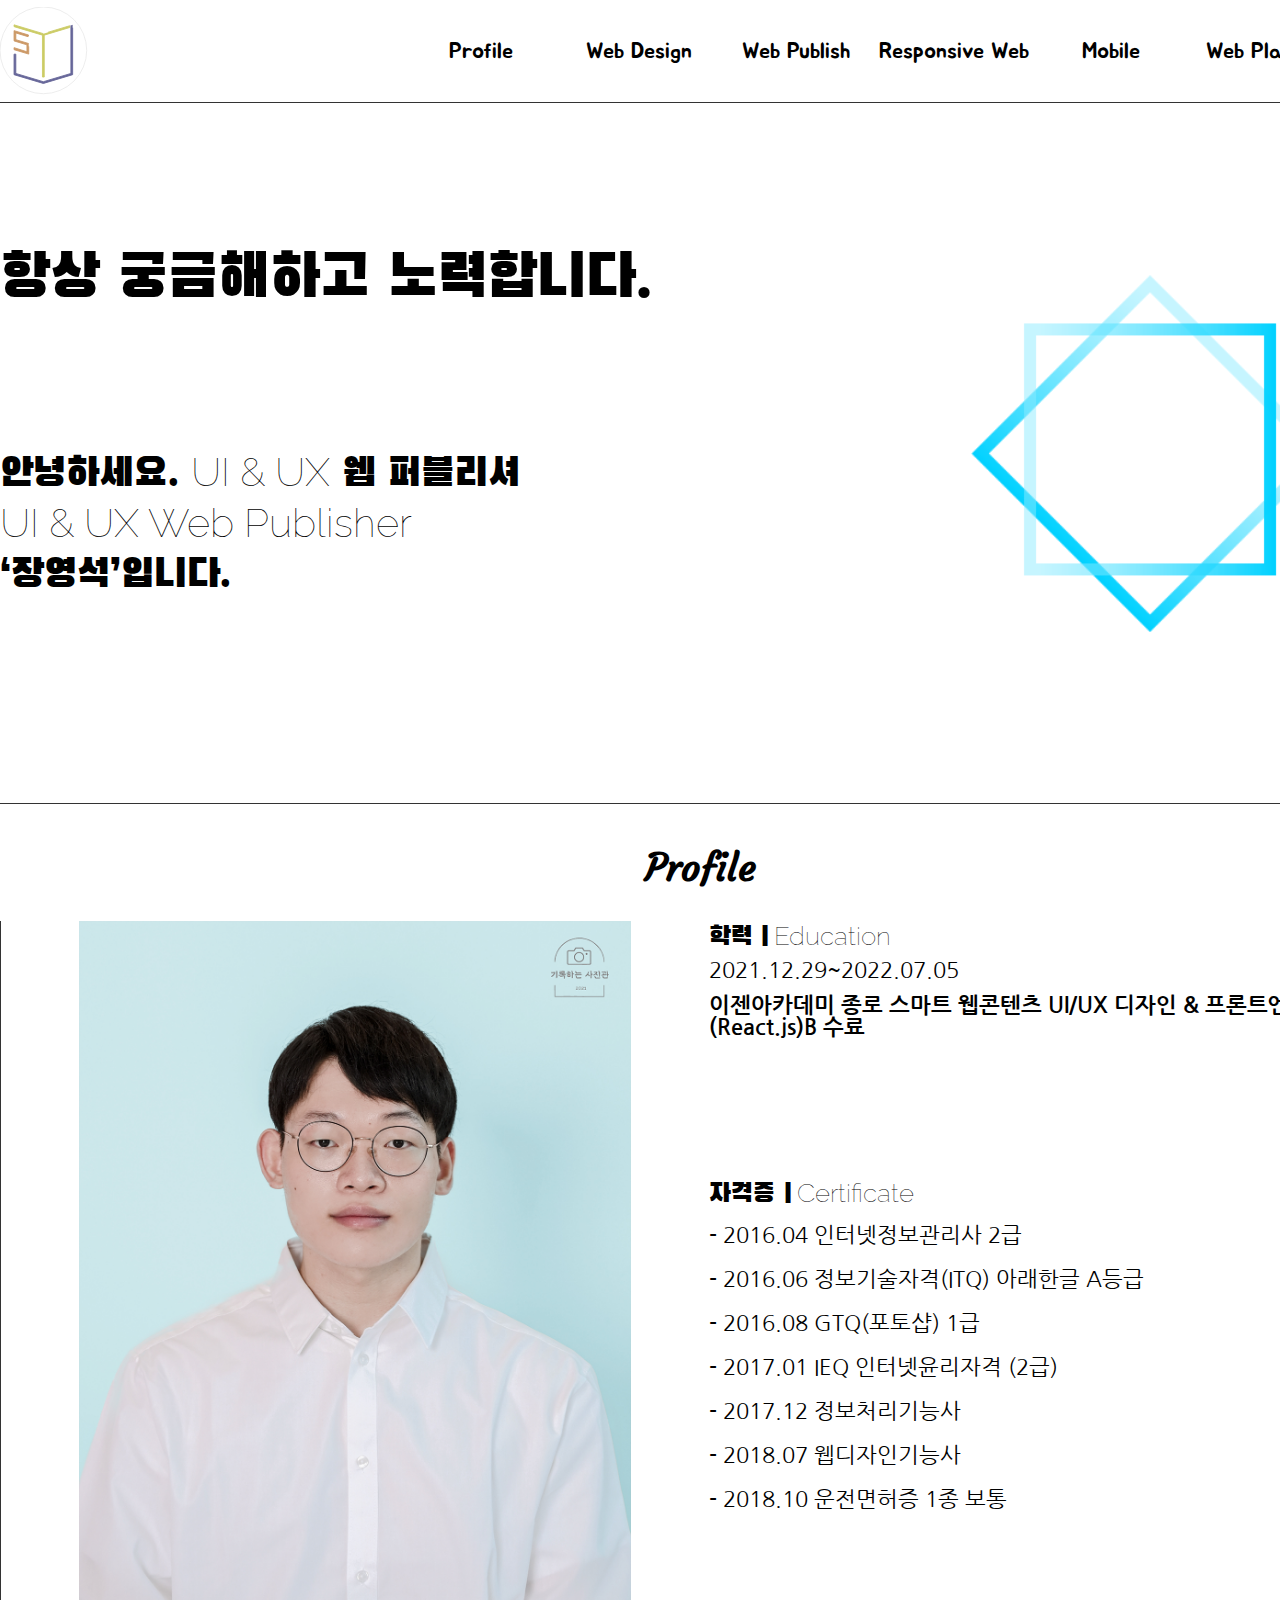
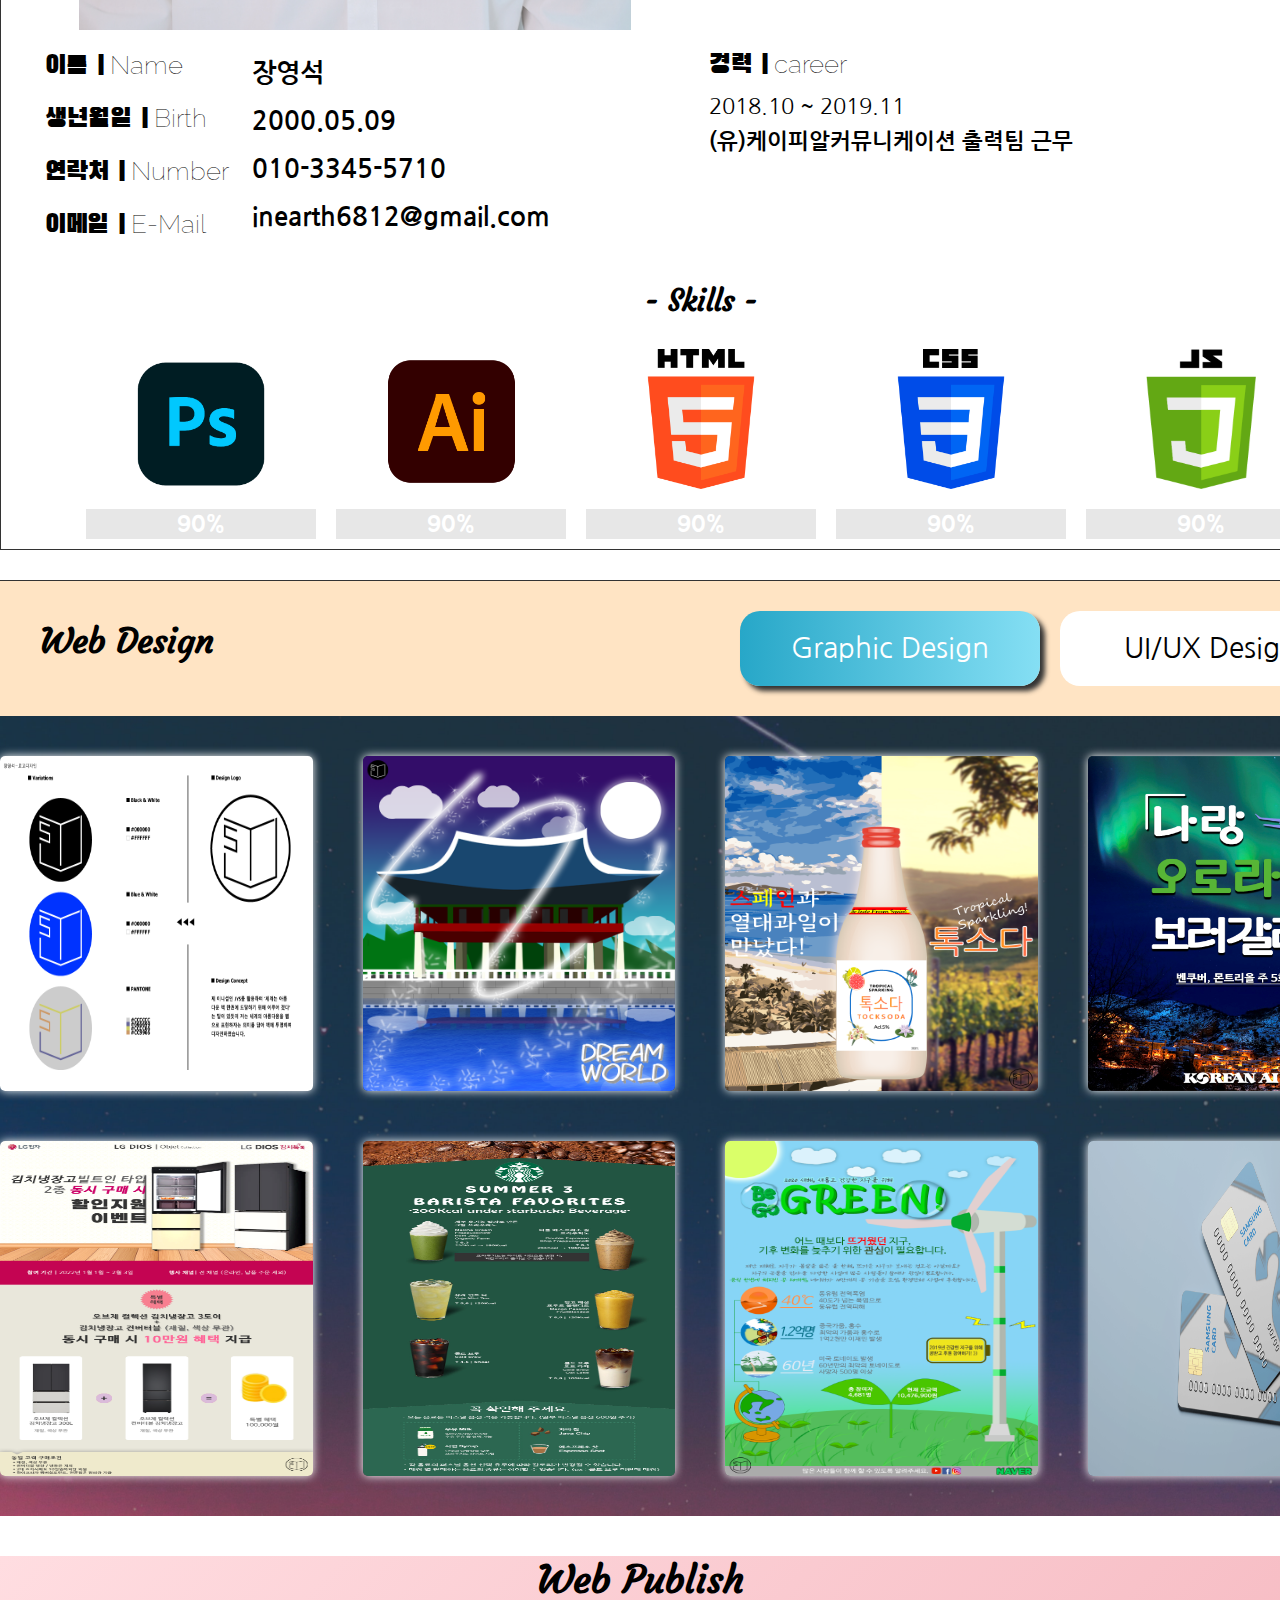
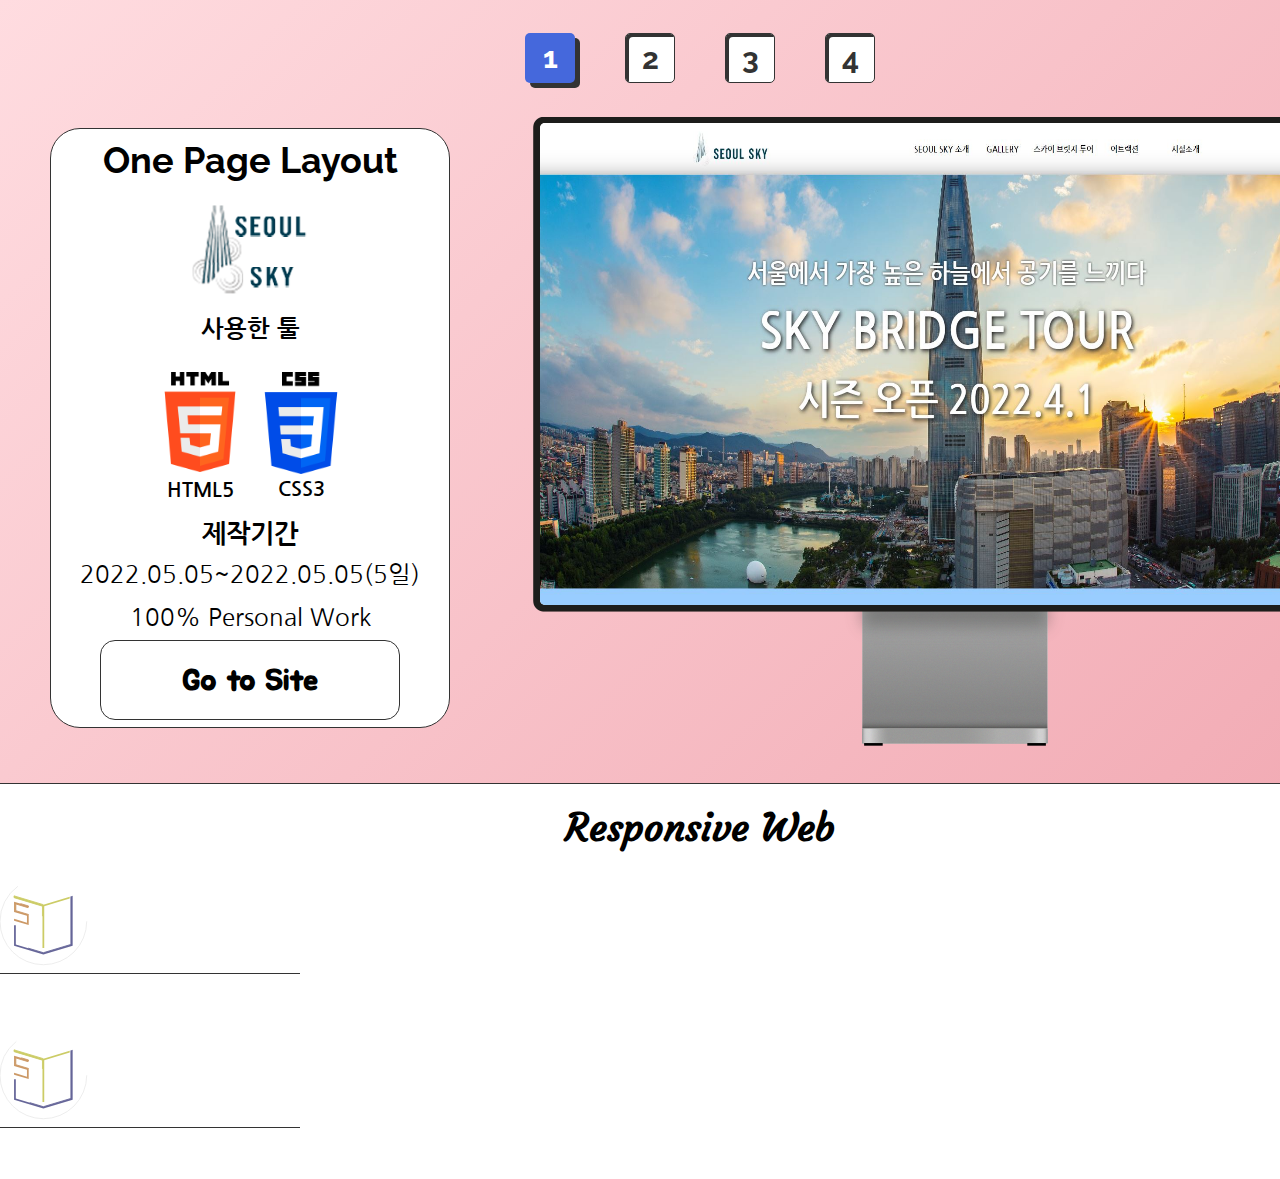
==== commit 06dcf8b9: "first commit" ====
--- a/index.html
+++ b/index.html
@@ -171,15 +171,15 @@
           <div class="title">
             <span class="eng">Web Design</span>
           </div>
-          <div class="graphic_design_btn btn_active">
+          <div class="graphic_design_btn top_bar_btn btn_active">
             Graphic Design
           </div>
-          <div class="uiux_design_btn">
+          <div class="uiux_design_btn top_bar_btn">
             UI/UX Design
           </div>
         </div>
       </div>
-      <div class="web_design_in">
+      <div class="graphic_design_in">
         <div class="grid_item">
           <div class="grid_item_1 items">
             <img src="image/g_logo_pic.png" alt="로고디자인">
@@ -241,26 +241,47 @@
       </div>
       <div class="uiux_design_in">
         <div class="uiux_grid_item">
-          <div class="uiux_items">
-            <img src="image/uiux_k2_detail.png" alt="K2코리아">
-          </div>
-          <div class="uiux_items">
-            <img src="image/uiux_naver_detail.png" alt="K2코리아">
-          </div>
-          <div class="uiux_items">
-            <img src="image/uiux_beskin_detail.png" alt="K2코리아">
-          </div>
-          <div class="uiux_items center">
-            <img src="image/uiux_aladin_detail.png" alt="K2코리아">
-          </div>
-          <div class="uiux_items">
-            <img src="image/uiux_osulrok_detail.png" alt="K2코리아">
-          </div>
-          <div class="uiux_items">
-            <img src="image/uiux_starbucks_detail.png" alt="K2코리아">
-          </div>
-          <div class="uiux_items">
-            <img src="image/uiux_vigencell_detail.png" alt="K2코리아">
+          <div class="uiux_items uiux_item_1">
+            <div class="logo_hover">
+              <img src="image/uiux_k2_logo.png" alt="">
+              <span>K2 코리아</span>
+            </div>
+          </div>
+          <div class="uiux_items uiux_item_2">
+            <div class="logo_hover">
+              <img src="image/uiux_naver_logo.png" alt="">
+              <span>네이버</span>
+            </div>
+          </div>
+          <div class="uiux_items uiux_item_3">
+            <div class="logo_hover">
+              <img src="image/uiux_beskin_logo.png" alt="">
+              <span>베스킨라빈스</span>
+            </div>
+          </div>
+          <div class="uiux_items uiux_item_4">
+            <div class="logo_hover">
+              <img src="image/uiux_aladin_logo.png" alt="">
+              <span>알라딘</span>
+            </div>
+          </div>
+          <div class="uiux_items uiux_item_5">
+            <div class="logo_hover">
+              <img src="image/uiux_osulrok_logo.png" alt="">
+              <span>오설록</span>
+            </div>
+          </div>
+          <div class="uiux_items uiux_item_6">
+            <div class="logo_hover">
+              <img src="image/uiux_starbucks_logo.png" alt="">
+              <span>스타벅스</span>
+            </div>
+          </div>
+          <div class="uiux_items uiux_item_7">
+            <div class="logo_hover">
+              <img src="image/uiux_vigencell_logo.png" alt="">
+              <span>바이젠셀</span>
+            </div>
           </div>
         </div>
       </div>
@@ -387,6 +408,42 @@
         <div class="title">
           <span class="eng">Responsive Web</span>
         </div>
+        <!-- Tablet mockup -->
+          <div class="tablet_mockup">
+            <div class="outline"></div>
+            <div class="camera">
+              <span></span>
+              <span></span>
+            </div>
+            <div class="volume">
+              <span></span>
+            </div>
+            <div class="power">
+              <span></span>
+            </div>
+            <div class="frame_area">
+              <!-- Insert Image or iframe -->
+              <iframe src="#none" frameborder="0"></iframe>
+            </div>
+          </div>
+        <!-- Mobile mockup -->
+          <div class="mobile_mockup">
+          <div class="outline"></div>
+            <div class="camera">
+              <span></span>
+            </div>
+            <div class="volume">
+              <span></span>
+            </div>
+            <div class="power">
+              <span></span>
+            </div>
+            <div class="frame_area">
+              <!-- Insert Image or iframe -->
+              <iframe src="#none" frameborder="0"></iframe>
+            </div>
+          </div>
+
       </div>
     </div>
     <!-- 모바일 -->
@@ -429,6 +486,27 @@
       </div>
       <div class="modal_back"></div>
     </div>
+    <!-- UIUX 디자인 모달 -->
+    <div id="uiux_modal">
+      <div class="uiux_modal_in">
+        <ul class="uiux_modals">
+          <li><img src="image/uiux_k2_detail.png" alt="k2디테일"></li>
+          <li><img src="image/uiux_naver_detail.png" alt="네이버디테일"></li>
+          <li><img src="image/uiux_beskin_detail.png" alt="베스킨라빈스디테일"></li>
+          <li><img src="image/uiux_aladin_detail.png" alt="알라딘디테일"></li>
+          <li><img src="image/uiux_osulrok_detail.png" alt="오설록디테일"></li>
+          <li><img src="image/uiux_starbucks_detail.png" alt="스타벅스디테일"></li>
+          <li><img src="image/uiux_vigencell_detail.png" alt="바이젠셀디테일"></li>
+        </ul>
+        <ul class="uu_btn">
+          <li class="uu_btn_close"><i class="material-icons">clear</i></li>
+          <li class="uu_left_btn"><i class="material-icons">keyboard_arrow_left</i></li>
+          <li class="uu_right_btn"><i class="material-icons">keyboard_arrow_right</i></li>
+          <li class="uu_page"><span>1</span> / <span>7</span></li>
+        </ul>
+      </div>
+      <div class="modal_back"></div>
+    </div>
   </section>
 
   <footer>
--- a/css/index.css
+++ b/css/index.css
@@ -376,7 +376,8 @@
   width: 100%;
   max-width: 100%;
   margin: 0 auto;
-  background-color: #f8f8f8;
+  background: url(../image/graphic_design_bg.jpg) no-repeat center center;
+  background-size: cover;
 }
 #web_design .web_design_top_bar{
   width: 100%;
@@ -405,7 +406,6 @@
   width: 300px;
   font-size: 28px;
   text-align: center;
-  border: 1px solid #333;
   border-radius: 20px;
   padding: 20px;
   margin-right: 20px;
@@ -416,7 +416,6 @@
   width: 300px;
   font-size: 28px;
   text-align: center;
-  border: 1px solid #333;
   border-radius: 20px;
   padding: 20px;
   cursor: pointer;
@@ -426,40 +425,40 @@
   background: rgb(39,167,200);
   background: linear-gradient(90deg, rgba(39,167,200,1) 0%, rgba(133,223,244,1) 100%);
   color: #fff;
-}
-
-
-
-#web_design .web_design_in{
+  box-shadow: 5px 5px 5px #333;
+}
+
+
+
+#web_design .graphic_design_in{
   width: 1400px;
   margin: 40px auto;
   padding-bottom: 40px;
-  display: none;
 }
 /* Web_design -> Graphic_Design */
-#web_design .web_design_in .grid_item{
+#web_design .graphic_design_in .grid_item{
   width: 1400px;
   height: 80vh;
   display: grid;
   grid-template-columns: repeat(4, 1fr);
   grid-gap: 50px;
 }
-#web_design .web_design_in .grid_item .items{
+#web_design .graphic_design_in .grid_item .items{
     border-radius: 5px;
     overflow: hidden;
     position: relative;
     cursor: pointer;
-    box-shadow: 2px 2px 5px #333;
+    box-shadow: 0px 0px 10px #fff;
     transition: all 0.3s;
 }
-#web_design .web_design_in .grid_item .items:hover{
-  box-shadow: 5px 5px 10px #333;
-}
-#web_design .web_design_in .grid_item .items img{
+#web_design .graphic_design_in .grid_item .items:hover{
+  box-shadow: 0px 0px 15px #fff;
+}
+#web_design .graphic_design_in .grid_item .items img{
   width: 100%;
   height: 100%;
 }
-#web_design .web_design_in .grid_item .items .hover_box{
+#web_design .graphic_design_in .grid_item .items .hover_box{
   width: 100%;
   height: 80px;
   background: rgba(0,0,0,0.7);
@@ -470,12 +469,12 @@
   border-top-left-radius: 10px;
   border-top-right-radius: 10px;
 }
-#web_design .web_design_in .grid_item .items .hover_box span{
+#web_design .graphic_design_in .grid_item .items .hover_box span{
   font-family: 'Jua', sans-serif;
   font-size: 28px;
   line-height: 42px;
 }
-#web_design .web_design_in .grid_item .items .hover_box p{
+#web_design .graphic_design_in .grid_item .items .hover_box p{
   font-family: 'Raleway', sans-serif;
   font-size: 22px;
 }
@@ -483,278 +482,73 @@
 /* Web_design -> UIUX_Design */
 #web_design .uiux_design_in{
   width: 1400px;
-  margin: 40px auto;
+  margin: 0px auto;
+  padding-top: 40px;
   padding-bottom: 40px;
+  display: none;
 }
 /* Web_design -> Graphic_Design */
 #web_design .uiux_design_in .uiux_grid_item{
   width: 1400px;
-  height: 80vh;
+  height: 100vh;
   display: grid;
-  grid-template-columns: repeat(8, 1fr);
+  grid-template-columns: repeat(1, 1fr);
   grid-gap: 20px;
 }
 #web_design .uiux_design_in .uiux_grid_item .uiux_items{
     border-radius: 5px;
     overflow: hidden;
+    cursor: pointer;
     position: relative;
-    cursor: pointer;
     box-shadow: 2px 2px 5px #333;
     transition: all 0.3s;
 }
-#web_design .uiux_design_in .uiux_grid_item .center{
-  grid-area: span 1 / span 2;
-}
-
-
-
-/* Web Publsish Style */
-section #web_publish{
-  width: 100%;
-  border-bottom: 1px solid #333;
-  background: linear-gradient(-45deg, #ffafbd, #ffc3a0, #ee9ca7, #ffdde1);
-	background-size: 400% 400%;
-	animation: gradient 15s ease infinite;
-  position: relative;
-}
-
-@keyframes gradient {
-	0% {
-		background-position: 0% 50%;
-	}
-	50% {
-		background-position: 100% 50%;
-	}
-	100% {
-		background-position: 0% 50%;
-	}
-}
-section #web_publish .title{
-  width: 500px;
-  margin: 0 auto;
-}
-section #web_publish .title span{
-  margin-top: 20px;
-  font-size: 38px;
-  font-family: 'Courgette', cursive;
-  display: block;
-  text-align: center;
-  padding-bottom: 10px;
-}
-section #web_publish .title .eng{
-  font-weight: bold;
-}
-section #web_publish .web_publish_in{
-  width: 1400px;
-  height: 700px;
-  margin: 0 auto;
-  position: relative;
-}
-section #web_publish .web_publish_in .nav_btn{
-  width: 1400px;
-  display: flex;
-  justify-content: center;
-}
-section #web_publish .web_publish_in .nav_btn div{
-  width: 50px;
-  height: 50px;
-  border-radius: 5px;
-  font-size: 30px;
-  font-weight: bold;
-  line-height: 50px;
-  text-align: center;
-  font-family: 'Raleway', cursive;
-  border: 1px solid #333;
-  margin-right: 50px;
-  cursor: pointer;
-  transition: all 0.3s;
-}
-section #web_publish .web_publish_in .nav_btn .nav_btn_style{
-  background: #fff;
+#web_design .uiux_design_in .uiux_grid_item .uiux_item_1{
+  background: url(../image/uiux_k2_detail.png) no-repeat;
+}
+#web_design .uiux_design_in .uiux_grid_item .uiux_item_2{
+  background: url(../image/uiux_naver_detail.png) no-repeat;
+}
+#web_design .uiux_design_in .uiux_grid_item .uiux_item_3{
+  background: url(../image/uiux_beskin_detail.png) no-repeat;
+}
+#web_design .uiux_design_in .uiux_grid_item .uiux_item_4{
+  background: url(../image/uiux_aladin_detail.png) no-repeat;
+}
+#web_design .uiux_design_in .uiux_grid_item .uiux_item_5{
+  background: url(../image/uiux_osulrok_detail.png) no-repeat;
+}
+#web_design .uiux_design_in .uiux_grid_item .uiux_item_6{
+  background: url(../image/uiux_starbucks_detail.png) no-repeat;
+}
+#web_design .uiux_design_in .uiux_grid_item .uiux_item_7{
+  background: url(../image/uiux_vigencell_detail.png) no-repeat;
+}
+#web_design .uiux_design_in .uiux_grid_item .logo_hover{
+  width: 100%;
+  height: 100%;
+  background: rgba(255,255,255,0.9);
+  position: absolute;
+  opacity: 1;
+  transition: all 1s;
+  display: flex;
+  flex-flow: row wrap;
+  justify-content: center;
+  align-items: center;
+}
+#web_design .uiux_design_in .uiux_grid_item .logo_hover:hover{
+  opacity: 0;
+}
+#web_design .uiux_design_in .uiux_grid_item .uiux_items .logo_hover img{
+  width: 12%;
+}
+#web_design .uiux_design_in .uiux_grid_item .uiux_items .logo_hover span{
+  margin-left: 40%;
+  border-bottom: 3px solid #333;
+  text-align: center;
   color: #333;
-  box-shadow:inset 3px 3px 0px #333;
-}
-section #web_publish .web_publish_in .nav_btn div:hover{
-  box-shadow: none;
-}
-section #web_publish .web_publish_in .nav_btn .style_active{
-  background: #4568dc;
-  color: #fff;
-  border: none;
-  box-shadow: 5px 5px 0px #333;
-}
-section #web_publish .web_publish_in .display{
-  position: absolute;
-  right: 20px;
-  bottom: -10px;
-  width: 850px;
-  height: 650px;
-  background: url(../image/monitor_display.png) no-repeat center center;
-}
-section #web_publish .web_publish_in .display .display_show{
-  width: 830px;
-  height: 482px;
-  position: absolute;
-  top: 15px;
-  left: 10px;
-  border-radius: 5px;
-  background: #fff;
-  z-index: 200;
-  overflow: hidden;
-}
-section #web_publish .web_publish_in .display .display_show ul{
-  width: 4000px;
-  height: auto;
-  z-index: 200;
-}
-section #web_publish .web_publish_in .display .display_show ul li{
-  width: 830px;
-  height: 482px;
-  float: left;
-  background-position:0 0;
-  background-size:100% 100%;
-  background-repeat:no-repeat;
-}
-.display .display_show ul li:nth-child(1){
-  background: url(../image/seoul_1.JPG);
-}
-.display .display_show ul li:nth-child(2){
-  background: url(../image/harim_1.JPG);
-}
-.display .display_show ul li:nth-child(3){
-  background: url(../image/starbucks_1.JPG);
-}
-.display .display_show ul li:nth-child(4){
-  background: url(../image/samsung_1.JPG);
-}
-section #web_publish .web_publish_in .info_box{
-  width: 400px;
-  height: 600px;
-  position: absolute;
-  left: 50px;
-  top: 80px;
-  overflow: hidden;
-}
-section #web_publish .web_publish_in .info_box ul{
-  width: 1600px;
-  height:inherit;
-  position:absolute;
-}
-section #web_publish .web_publish_in .info_box ul li{
-  width: 400px;
-  height: 600px;
-  border-radius: 30px;
-  border: 1px solid #333;
-  text-align: center;
-  background: #fff;
-  display: flex;
-  flex-flow: row wrap;
-  justify-content: center;
-  float: left;
-}
-section #web_publish .web_publish_in .info_box li h3{
-  width: 100%;
-  font-size: 36px;
-  margin-top: 10px;
-  font-family: 'Raleway', sans-serif;
-}
-section #web_publish .web_publish_in .info_box li>img{
-  width: 50%;
-}
-section #web_publish .web_publish_in .info_box li h4{
-  font-size: 24px;
-  width: 100%;
-}
-section #web_publish .web_publish_in .info_box li .tools{
-  width: 100%;
-  display: flex;
-  flex-flow: row wrap;
-  justify-content: center;
-  align-items: center;
-  margin-top: 20px;
-}
-section #web_publish .web_publish_in .info_box li .html{
-  width: 100px;
-  height: 140px;
-  display: flex;
-  flex-flow: column wrap;
-}
-section #web_publish .web_publish_in .info_box li .css{
-  width: 100px;
-  height: 140px;
-  display: flex;
-  flex-flow: column wrap;
-}
-section #web_publish .web_publish_in .info_box li .css img{
-  width: 102%;
-}
-section #web_publish .web_publish_in .info_box li .html img{
-  width: 100%;
-}
-section #web_publish .web_publish_in .info_box li .html span{
-  font-size: 20px;
-  margin-top: 8px;
-  font-weight: bold;
-}
-section #web_publish .web_publish_in .info_box li .css span{
-  font-size: 20px;
-  margin-top: 5px;
-  font-weight: bold;
-}
-section #web_publish .web_publish_in .info_box li h5{
-  font-size: 26px;
-  margin-top: 5px;
-}
-section #web_publish .web_publish_in .info_box li p{
-  font-size: 24px;
-  margin-top: 5px;
-}
-section #web_publish .web_publish_in .info_box li .gosite_btn{
-  width: 300px;
-  height: 80px;
-  border: 1px solid #333;
-  border-radius: 15px;
-  text-align: center;
-  line-height: 80px;
-  transition: all 0.3s;
-}
-section #web_publish .web_publish_in .info_box li .gosite_btn a{
-  font-size: 30px;
-  font-weight: bold;
+  font-size: 40px;
   font-family: 'Jua', sans-serif;
-  display: block;
-}
-section #web_publish .web_publish_in .info_box li .gosite_btn a i{
-  font-size: 30px;
-  font-weight: bold;
-}
-section #web_publish .web_publish_in .info_box li .gosite_btn:hover{
-  background: bisque;
-  box-shadow: 5px 5px 0px #333;
-}
-section #web_publish .web_publish_in .info_box .info_box_1 .img_box{
-  width: 120px;
-  height: 120px;
-  background: url(../image/seoulsky_logo.png) no-repeat center center;
-  background-size: 100%;
-}
-section #web_publish .web_publish_in .info_box .info_box_2 .img_box{
-  width: 120px;
-  height: 120px;
-  background: url(../image/harim_logo.png) no-repeat center center;
-  background-size: 100%;
-}
-section #web_publish .web_publish_in .info_box .info_box_3 .img_box{
-  width: 120px;
-  height: 120px;
-  background: url(../image/starbucks_logo.png) no-repeat center center;
-  background-size: 100%;
-}
-section #web_publish .web_publish_in .info_box .info_box_4 .img_box{
-  width: 120px;
-  height: 120px;
-  background: url(../image/samsung_logo.png) no-repeat center center;
-  background-size: 100%;
 }
 
 #graphic_modal{
@@ -838,18 +632,352 @@
   border-top:1px solid #fff;
 }
 
+/* uiux Modal */
+#uiux_modal{
+	display:none;
+	position:fixed;
+	left:0;
+	top:0;
+	width:100%;
+	height:100%;
+	z-index:1000;
+	overflow:auto;
+}
+#uiux_modal .uiux_modal_in{
+  position:relative;
+	height:100%;
+	margin:0 auto;
+	width:1400px;
+	background:#fff;
+	z-index:1000;
+}
+#uiux_modal .modal_back{
+  position: fixed;
+	left: 0;
+	top: 0;
+	width: 100%;
+	height: 100%;
+	background: rgba(0,0,0,0.7);
+}
+#uiux_modal .uiux_modal_in .uiux_modals>li{
+  width: 1400px;
+	position: absolute;
+	text-align: center;
+	cursor: default;
+	background: #fff;
+	display: none;
+}
+#uiux_modal .uiux_modal_in .uu_btn{
+	position:fixed;
+	left:50%;
+	top:0;
+	margin-left:710px;
+	width:80px;
+	height:150px;
+	color:#fff;
+	text-align:center;
+	overflow:hidden;
+	z-index:10000;
+}
+#uiux_modal .uiux_modal_in .uu_btn>li{
+	cursor: pointer;
+	overflow: hidden;
+}
+#uiux_modal .uiux_modal_in .uu_btn .uu_btn_close{
+	height:70px;
+	width:80px;
+	cursor:pointer;
+	border-bottom:1px solid #fff;
+}
+#uiux_modal .uiux_modal_in .uu_btn .uu_btn_close i{
+	position:relative;
+	top:15px;
+	font-size:40px;
+}
+#uiux_modal .uiux_modal_in .uu_btn .uu_left_btn, .uu_btn .uu_right_btn{
+  float:left;
+}
+#uiux_modal .uiux_modal_in .uu_btn .uu_left_btn i, .uu_btn .uu_right_btn i{
+	position:relative;
+	top:10px;
+	font-size:30px;
+	width:40px;
+	height:50px;
+}
+#uiux_modal .uiux_modal_in .uu_btn .uu_page{ 
+	font-size:12px;
+	color:#fff;
+	width:80px;
+	padding-top:10px;
+	height:50px;
+	text-align:center;
+  border-top:1px solid #fff;
+}
+
+/* Web Publsish Style */
+section #web_publish{
+  width: 100%;
+  border-bottom: 1px solid #333;
+  background: linear-gradient(-45deg, #ffafbd, #ffc3a0, #ee9ca7, #ffdde1);
+	background-size: 400% 400%;
+	animation: gradient 15s ease infinite;
+  position: relative;
+  padding-bottom: 50px;
+}
+
+@keyframes gradient {
+	0% {
+		background-position: 0% 50%;
+	}
+	50% {
+		background-position: 100% 50%;
+	}
+	100% {
+		background-position: 0% 50%;
+	}
+}
+section #web_publish .title{
+  width: 500px;
+  margin: 0 auto;
+}
+section #web_publish .title span{
+  font-size: 38px;
+  font-family: 'Courgette', cursive;
+  display: block;
+  text-align: center;
+  padding-bottom: 10px;
+}
+section #web_publish .title .eng{
+  font-weight: bold;
+}
+section #web_publish .web_publish_in{
+  width: 1400px;
+  height: 700px;
+  margin: 0 auto;
+  position: relative;
+}
+section #web_publish .web_publish_in .nav_btn{
+  width: 1400px;
+  display: flex;
+  justify-content: center;
+  margin-top: 20px;
+}
+section #web_publish .web_publish_in .nav_btn div{
+  width: 50px;
+  height: 50px;
+  border-radius: 5px;
+  font-size: 30px;
+  font-weight: bold;
+  line-height: 50px;
+  text-align: center;
+  font-family: 'Raleway', cursive;
+  border: 1px solid #333;
+  margin-right: 50px;
+  cursor: pointer;
+  transition: all 0.3s;
+}
+#web_publish .web_publish_in .nav_btn div:nth-child(1){
+  margin-left: 50px;
+}
+section #web_publish .web_publish_in .nav_btn .nav_btn_style{
+  background: #fff;
+  color: #333;
+  box-shadow:inset 3px 3px 0px #333;
+}
+section #web_publish .web_publish_in .nav_btn div:hover{
+  box-shadow: none;
+}
+section #web_publish .web_publish_in .nav_btn .style_active{
+  background: #4568dc;
+  color: #fff;
+  border: none;
+  box-shadow: 5px 5px 0px #333;
+}
+section #web_publish .web_publish_in .display{
+  position: absolute;
+  right: 20px;
+  bottom: -25px;
+  width: 850px;
+  height: 650px;
+  background: url(../image/monitor_display.png) no-repeat center center;
+}
+section #web_publish .web_publish_in .display .display_show{
+  width: 830px;
+  height: 482px;
+  position: absolute;
+  top: 15px;
+  left: 10px;
+  border-radius: 5px;
+  background: #fff;
+  z-index: 200;
+  overflow: hidden;
+}
+section #web_publish .web_publish_in .display .display_show ul{
+  width: 4000px;
+  height: auto;
+  z-index: 200;
+}
+section #web_publish .web_publish_in .display .display_show ul li{
+  width: 830px;
+  height: 482px;
+  float: left;
+  background-position:0 0;
+  background-size:100% 100%;
+  background-repeat:no-repeat;
+}
+.display .display_show ul li:nth-child(1){
+  background: url(../image/seoul_1.JPG);
+}
+.display .display_show ul li:nth-child(2){
+  background: url(../image/harim_1.JPG);
+}
+.display .display_show ul li:nth-child(3){
+  background: url(../image/starbucks_1.JPG);
+}
+.display .display_show ul li:nth-child(4){
+  background: url(../image/samsung_1.JPG);
+}
+section #web_publish .web_publish_in .info_box{
+  width: 400px;
+  height: 600px;
+  position: absolute;
+  left: 50px;
+  top: 95px;
+  overflow: hidden;
+}
+section #web_publish .web_publish_in .info_box ul{
+  width: 1600px;
+  height:inherit;
+  position:absolute;
+}
+section #web_publish .web_publish_in .info_box ul li{
+  width: 400px;
+  height: 600px;
+  border-radius: 30px;
+  border: 1px solid #333;
+  text-align: center;
+  background: #fff;
+  display: flex;
+  flex-flow: row wrap;
+  justify-content: center;
+  float: left;
+}
+section #web_publish .web_publish_in .info_box li h3{
+  width: 100%;
+  font-size: 36px;
+  margin-top: 10px;
+  font-family: 'Raleway', sans-serif;
+}
+section #web_publish .web_publish_in .info_box li>img{
+  width: 50%;
+}
+section #web_publish .web_publish_in .info_box li h4{
+  font-size: 24px;
+  width: 100%;
+}
+section #web_publish .web_publish_in .info_box li .tools{
+  width: 100%;
+  display: flex;
+  flex-flow: row wrap;
+  justify-content: center;
+  align-items: center;
+  margin-top: 20px;
+}
+section #web_publish .web_publish_in .info_box li .html{
+  width: 100px;
+  height: 140px;
+  display: flex;
+  flex-flow: column wrap;
+}
+section #web_publish .web_publish_in .info_box li .css{
+  width: 100px;
+  height: 140px;
+  display: flex;
+  flex-flow: column wrap;
+}
+section #web_publish .web_publish_in .info_box li .css img{
+  width: 102%;
+}
+section #web_publish .web_publish_in .info_box li .html img{
+  width: 100%;
+}
+section #web_publish .web_publish_in .info_box li .html span{
+  font-size: 20px;
+  margin-top: 8px;
+  font-weight: bold;
+}
+section #web_publish .web_publish_in .info_box li .css span{
+  font-size: 20px;
+  margin-top: 5px;
+  font-weight: bold;
+}
+section #web_publish .web_publish_in .info_box li h5{
+  font-size: 26px;
+  margin-top: 5px;
+}
+section #web_publish .web_publish_in .info_box li p{
+  font-size: 24px;
+  margin-top: 5px;
+}
+section #web_publish .web_publish_in .info_box li .gosite_btn{
+  width: 300px;
+  height: 80px;
+  border: 1px solid #333;
+  border-radius: 15px;
+  text-align: center;
+  line-height: 80px;
+  transition: all 0.3s;
+}
+section #web_publish .web_publish_in .info_box li .gosite_btn a{
+  font-size: 30px;
+  font-weight: bold;
+  font-family: 'Jua', sans-serif;
+  display: block;
+}
+section #web_publish .web_publish_in .info_box li .gosite_btn a i{
+  font-size: 30px;
+  font-weight: bold;
+}
+section #web_publish .web_publish_in .info_box li .gosite_btn:hover{
+  background: bisque;
+  box-shadow: 5px 5px 0px #333;
+}
+section #web_publish .web_publish_in .info_box .info_box_1 .img_box{
+  width: 120px;
+  height: 120px;
+  background: url(../image/seoulsky_logo.png) no-repeat center center;
+  background-size: 100%;
+}
+section #web_publish .web_publish_in .info_box .info_box_2 .img_box{
+  width: 120px;
+  height: 120px;
+  background: url(../image/harim_logo.png) no-repeat center center;
+  background-size: 100%;
+}
+section #web_publish .web_publish_in .info_box .info_box_3 .img_box{
+  width: 120px;
+  height: 120px;
+  background: url(../image/starbucks_logo.png) no-repeat center center;
+  background-size: 100%;
+}
+section #web_publish .web_publish_in .info_box .info_box_4 .img_box{
+  width: 120px;
+  height: 120px;
+  background: url(../image/samsung_logo.png) no-repeat center center;
+  background-size: 100%;
+}
+
+
 /* Responsive Web Style */
 section #responsive_web{
   width: 100%;
   margin-top: 1px solid #333;
-  display: none;
 }
 section #responsive_web .responsive_web_in{
   width: 1400px;
-  margin: 150px auto;
+  margin: 0 auto;
 }
 section #responsive_web .responsive_web_in .title{
-  width: 200px;
   margin: 0 auto;
 }
 section #responsive_web .responsive_web_in .title span{
@@ -864,7 +992,6 @@
   font-weight: bold;
 }
 
-
 /* Mobile Style */
 section #mobile{
   width: 100%;
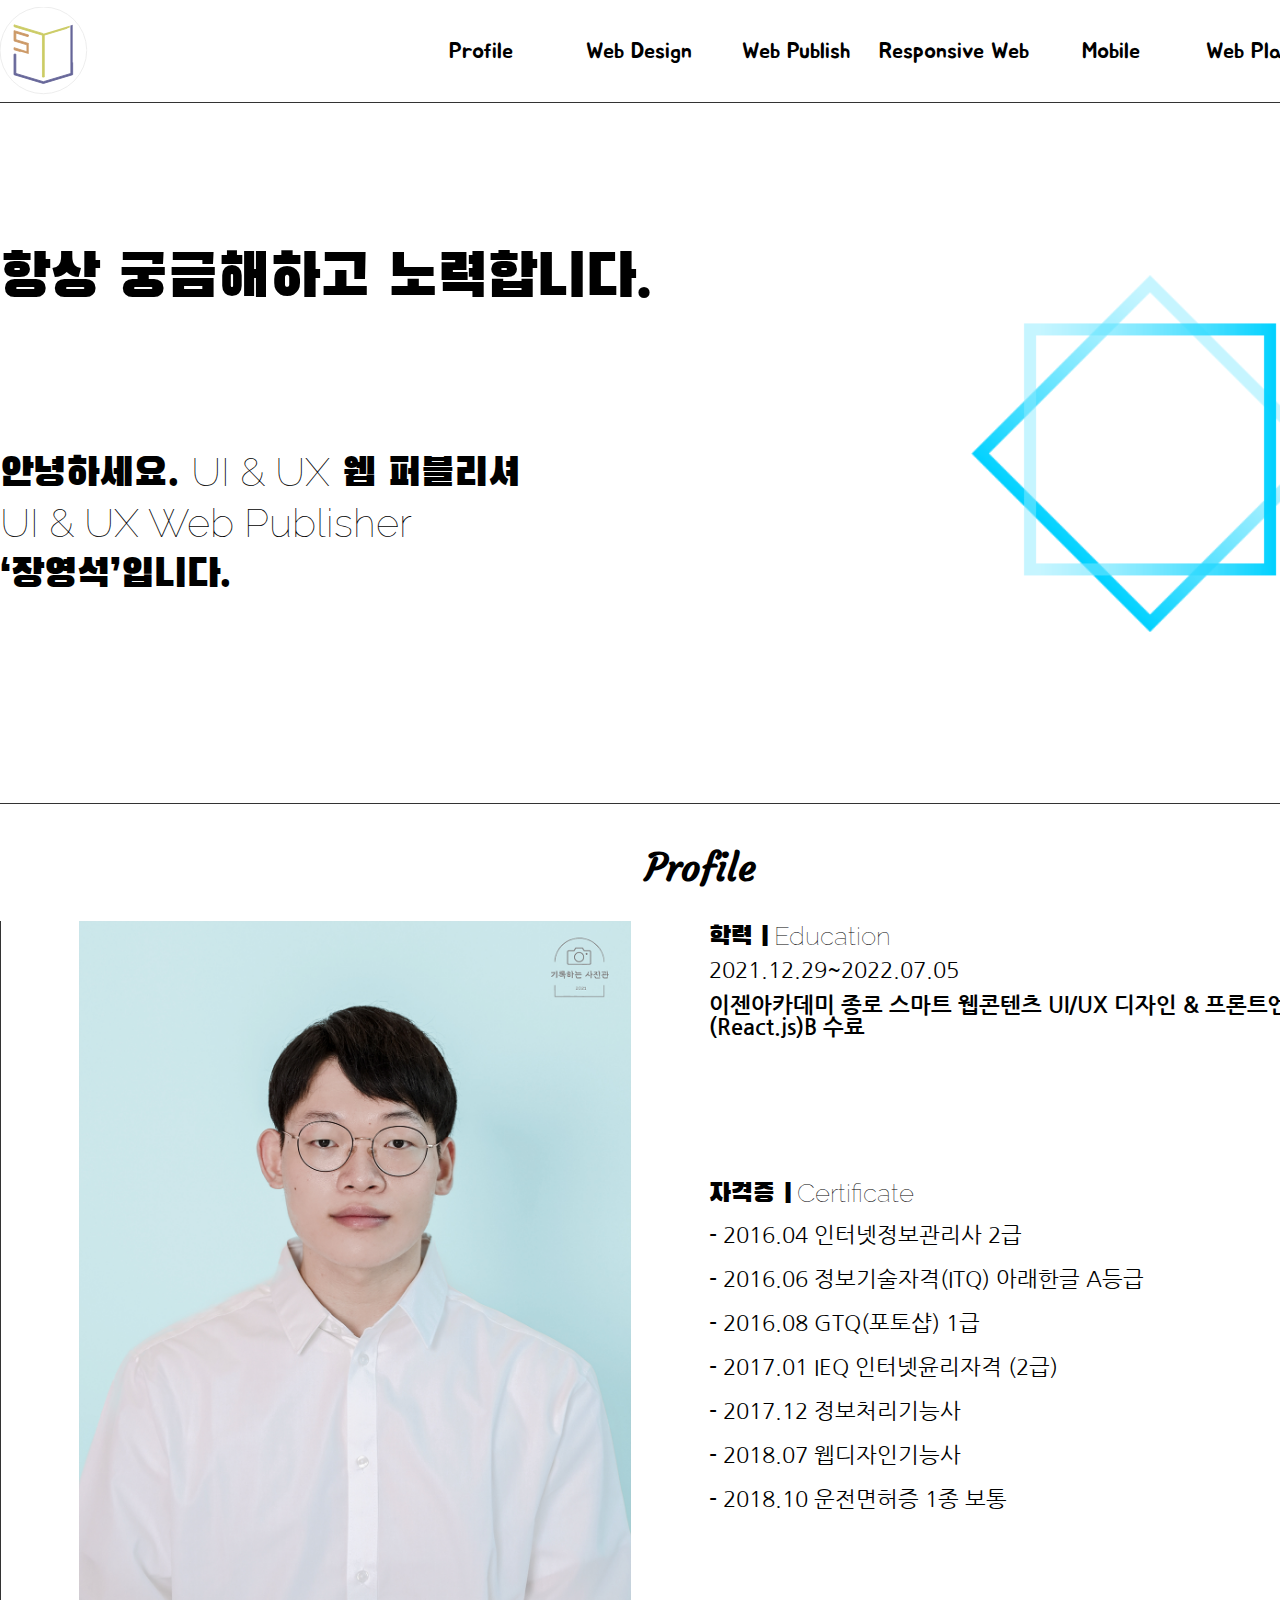
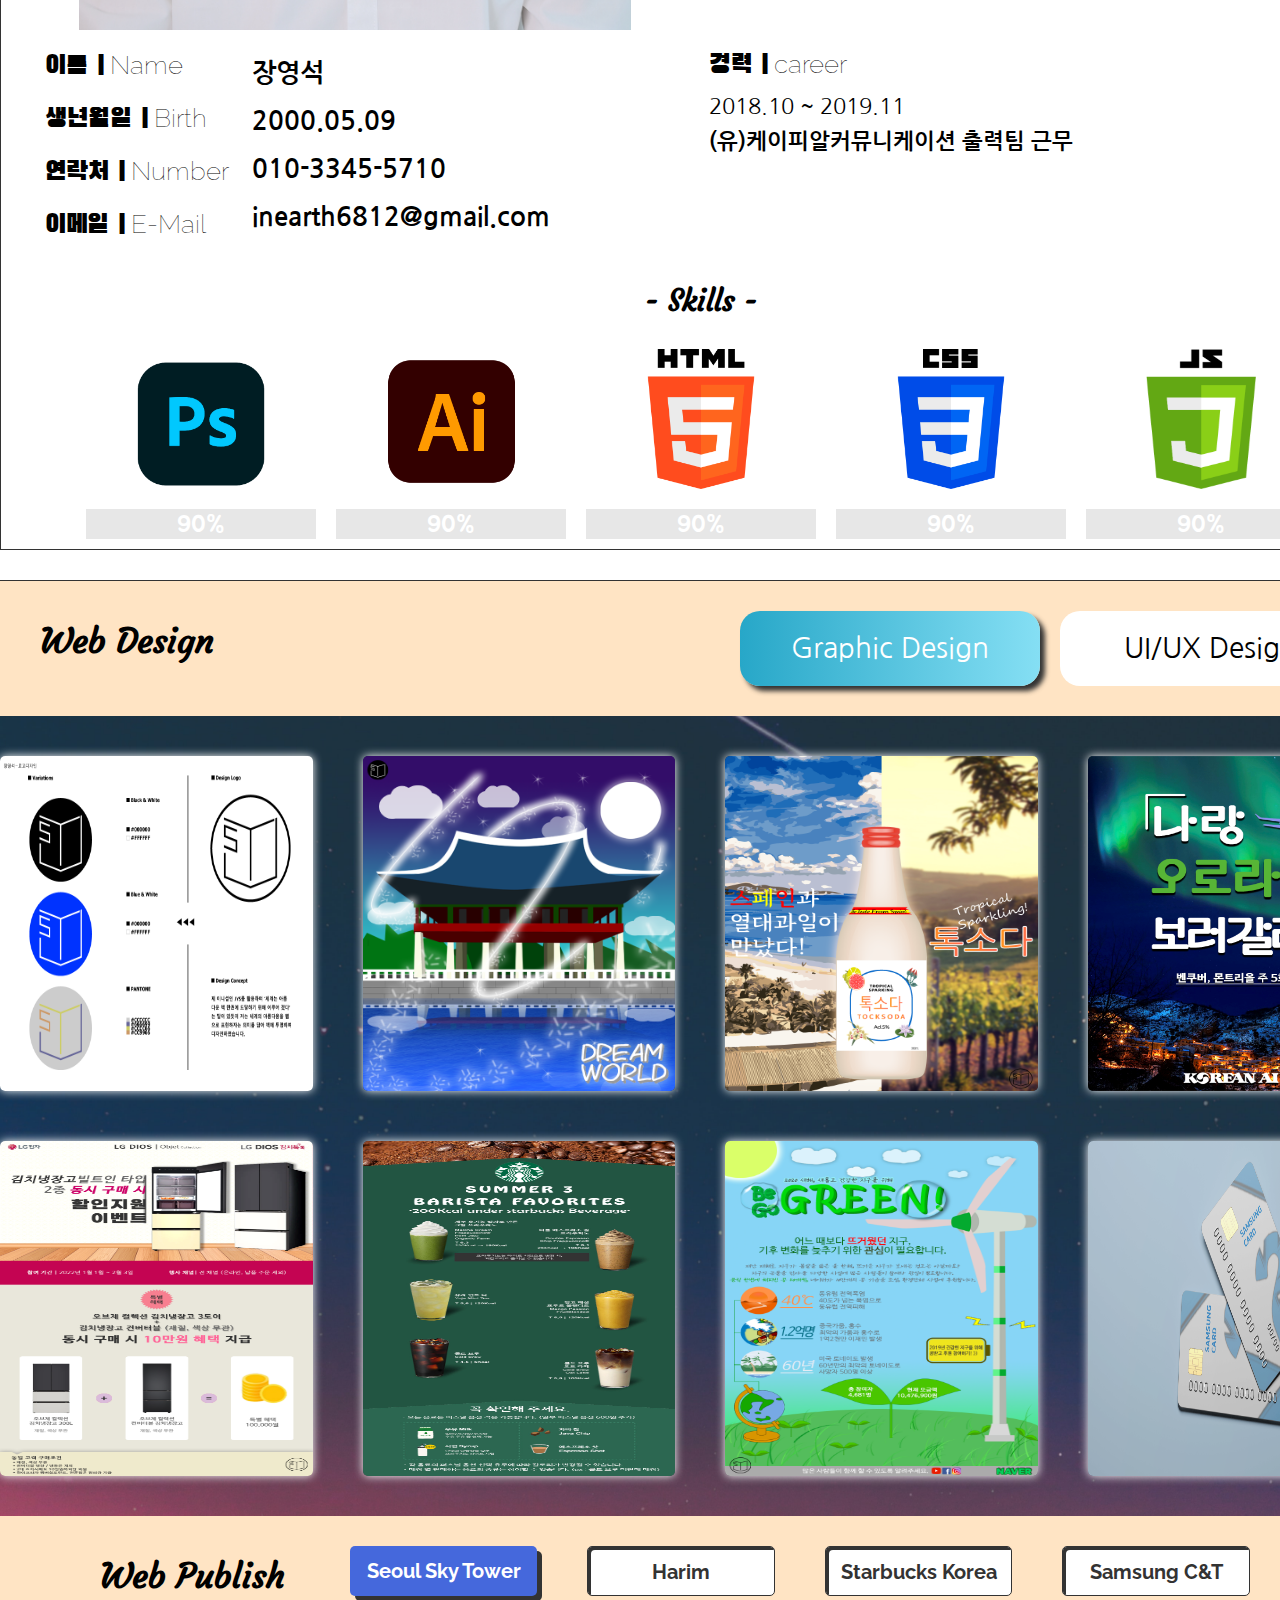
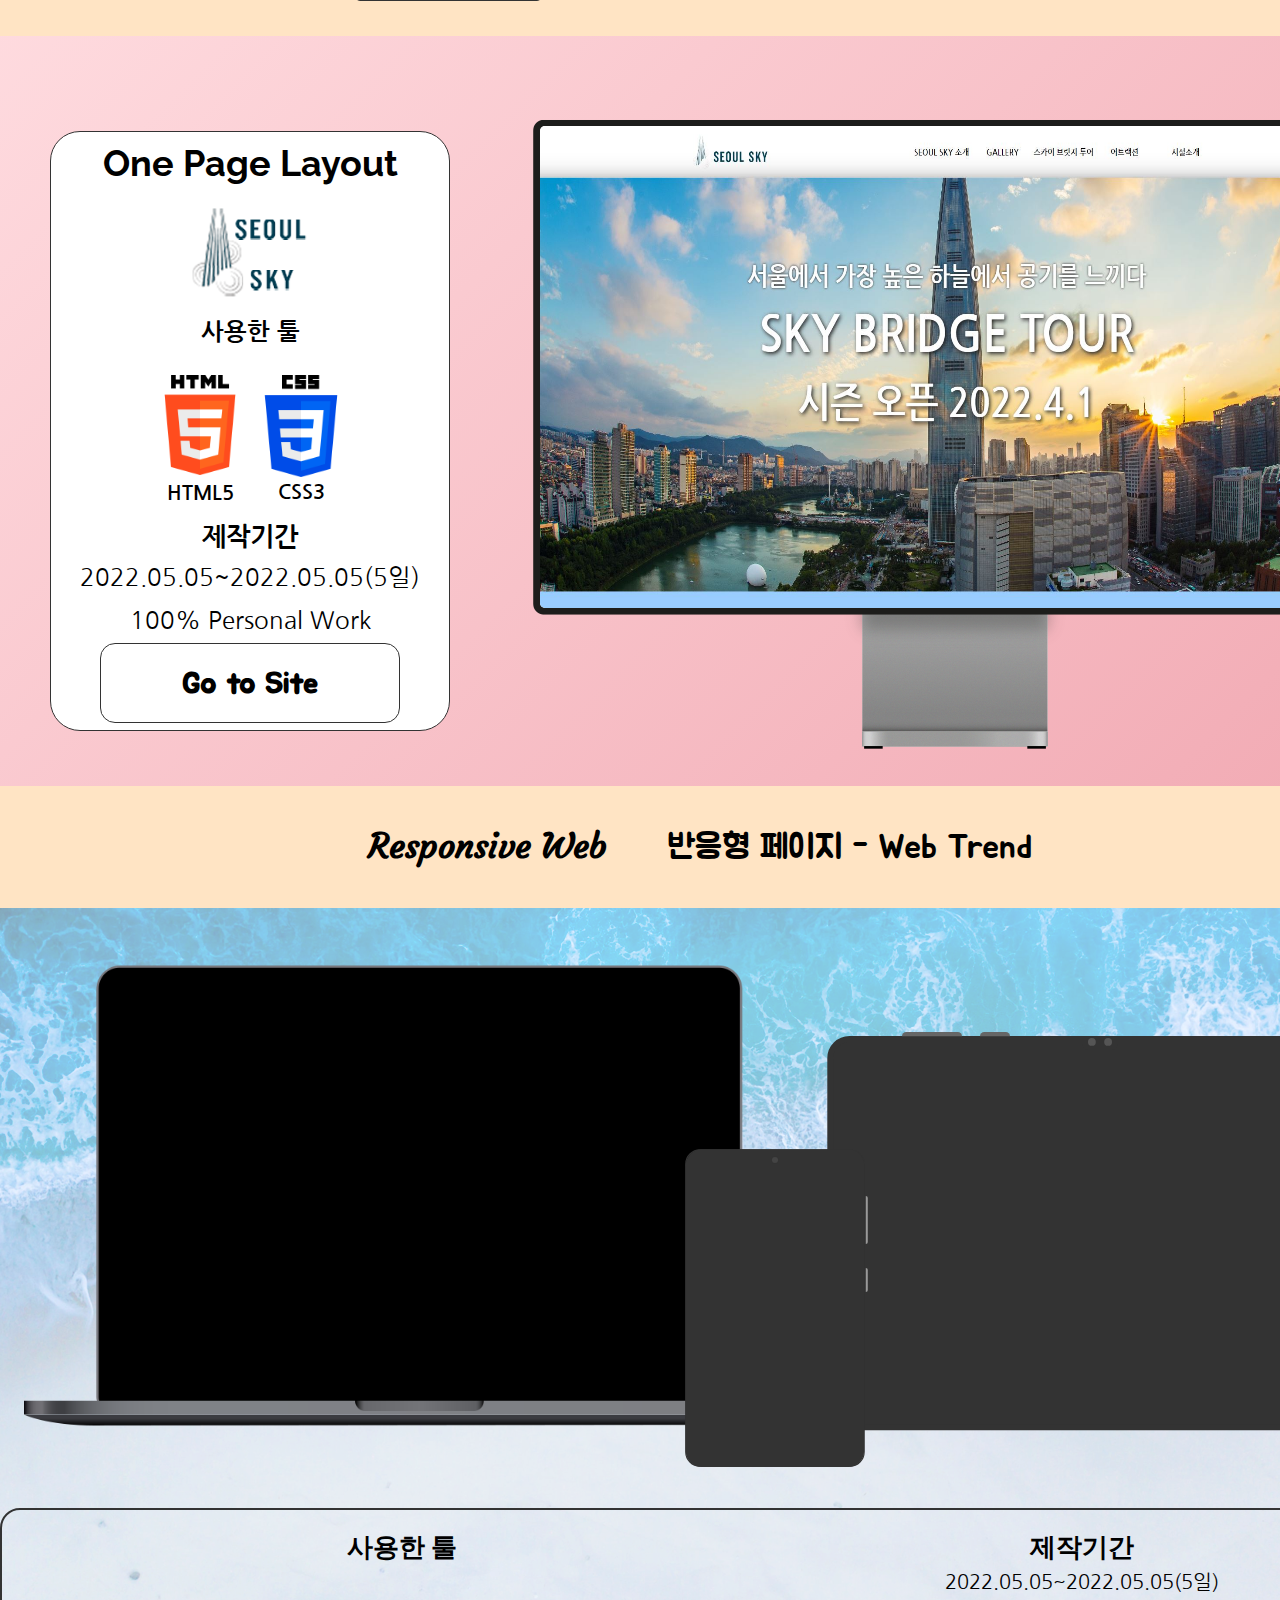
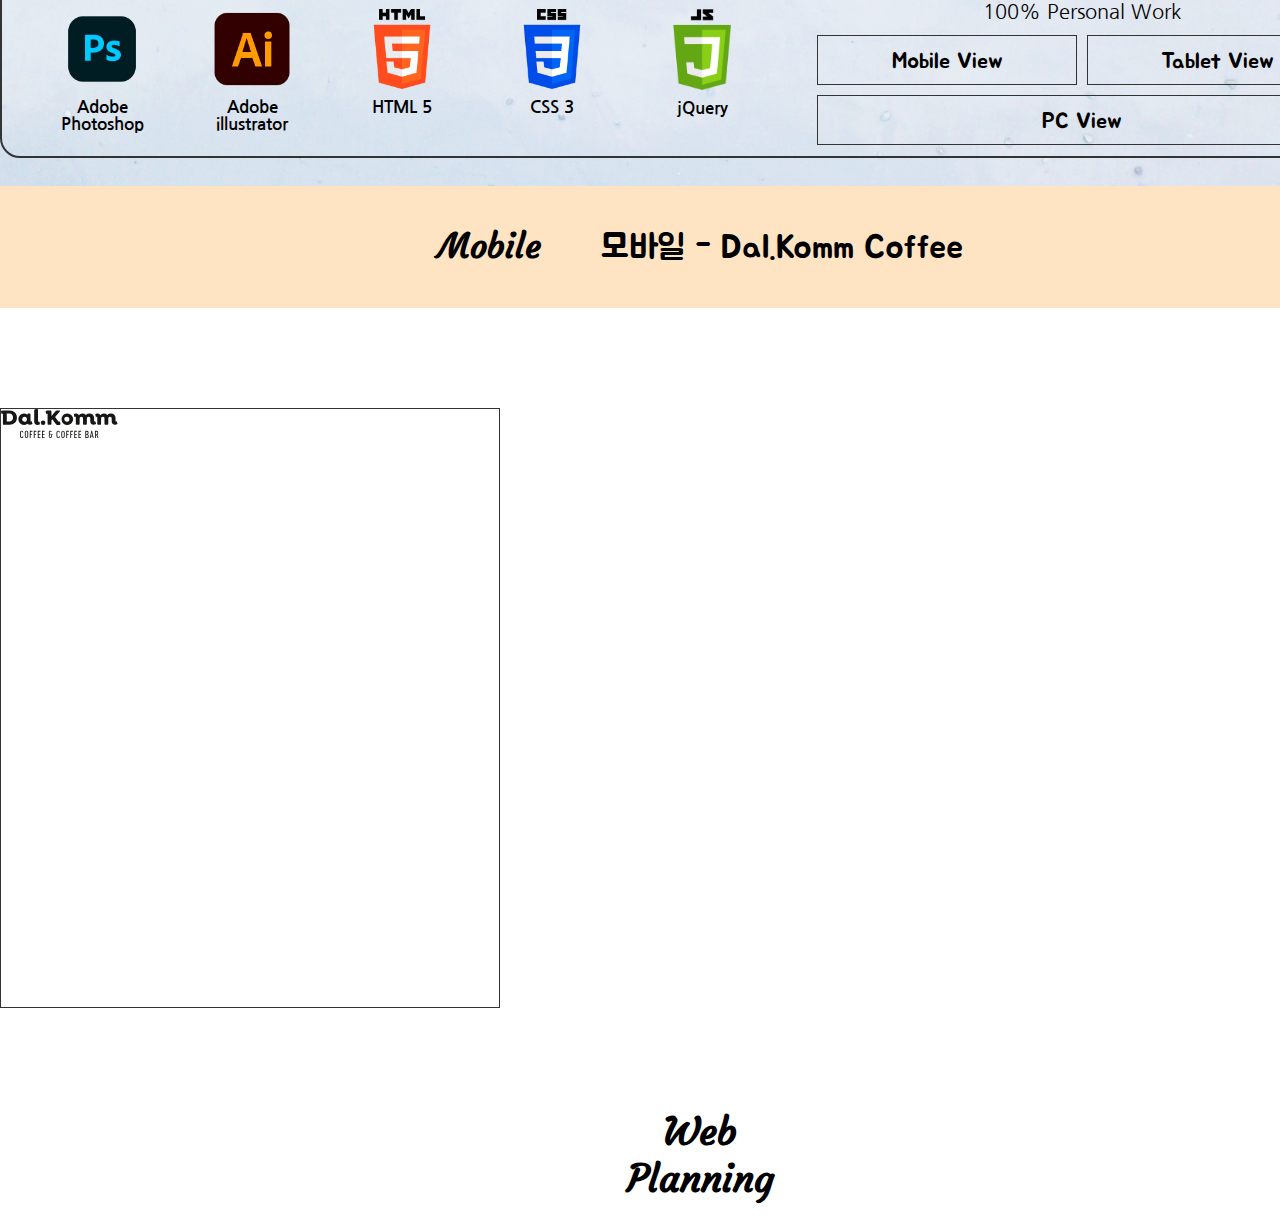
==== commit c0ded689: "first commit" ====
--- a/index.html
+++ b/index.html
@@ -169,7 +169,7 @@
       <div class="web_design_top_bar">
         <div class="web_design_top_bar_in">
           <div class="title">
-            <span class="eng">Web Design</span>
+            <span>Web Design</span>
           </div>
           <div class="graphic_design_btn top_bar_btn btn_active">
             Graphic Design
@@ -289,17 +289,23 @@
 
     <!-- 웹 퍼블리시 -->
     <div id="web_publish">
-      <!-- 제목 -->
-      <div class="title">
-        <span class="eng">Web Publish</span>
+      <div class="web_publish_top_bar">
+        <div class="web_publish_top_bar_in">
+          <div class="title">
+            <div class="title">
+              <span>Web Publish</span>
+            </div>
+          </div>
+          <div class="nav_btn">
+            <div class="style_active">Seoul Sky Tower</div>
+            <div class="nav_btn_style">Harim</div>
+            <div class="nav_btn_style">Starbucks Korea</div>
+            <div class="nav_btn_style">Samsung C&T</div>
+          </div>
+        </div>
       </div>
       <div class="web_publish_in">
-        <div class="nav_btn">
-          <div class="style_active">1</div>
-          <div class="nav_btn_style">2</div>
-          <div class="nav_btn_style">3</div>
-          <div class="nav_btn_style">4</div>
-        </div>
+        
         <div class="display">
           <!-- pc화면바뀔부분 -->
           <div class="display_show">
@@ -403,12 +409,25 @@
     </div>
     <!-- 반응형 웹 -->
     <div id="responsive_web">
+      <div class="responsive_web_top_bar">
+        <div class="responsive_web_top_bar_in">
+          <div class="title">
+            <span>Responsive Web</span>
+            <span class="kor">반응형 페이지 - Web Trend</span>
+          </div>
+        </div>
+      </div>
+    <div class="transparent_bg">
       <div class="responsive_web_in">
-        <!-- 제목 -->
-        <div class="title">
-          <span class="eng">Responsive Web</span>
-        </div>
-        <!-- Tablet mockup -->
+        <div class="devices">
+          <!-- Laptop mockup -->
+          <div class="laptop">
+            <div class="frame_area">
+              <!-- Insert Image or iframe -->
+              <iframe src="https://personal-responsive-web.netlify.app/" frameborder="0"></iframe>
+            </div>
+          </div>
+          <!-- Tablet mockup -->
           <div class="tablet_mockup">
             <div class="outline"></div>
             <div class="camera">
@@ -423,10 +442,10 @@
             </div>
             <div class="frame_area">
               <!-- Insert Image or iframe -->
-              <iframe src="#none" frameborder="0"></iframe>
-            </div>
-          </div>
-        <!-- Mobile mockup -->
+              <iframe src="https://personal-responsive-web.netlify.app/" frameborder="0"></iframe>
+            </div>
+          </div>
+          <!-- Mobile mockup -->
           <div class="mobile_mockup">
           <div class="outline"></div>
             <div class="camera">
@@ -440,18 +459,73 @@
             </div>
             <div class="frame_area">
               <!-- Insert Image or iframe -->
-              <iframe src="#none" frameborder="0"></iframe>
-            </div>
-          </div>
-
-      </div>
-    </div>
+              <iframe src="https://personal-responsive-web.netlify.app/" frameborder="0"></iframe>
+            </div>
+          </div>
+        </div>
+        <div class="repsonsive_info_box">
+          <div class="tools">
+            <h4>사용한 툴</h4>
+            <div class="photoshop tool">
+              <img src="image/photo_icon.png" alt="photoshop">
+              <span>Adobe<br>Photoshop</span>
+            </div>
+            <div class="illustrator tool">
+              <img src="image/illust_icon.png" alt="illustrator">
+              <span>Adobe<br>illustrator</span>
+            </div>
+            <div class="html tool">
+              <img src="image/html_icon.png" alt="html">
+              <span>HTML 5</span>
+            </div>
+            <div class="css tool">
+              <img src="image/css_icon.png" alt="css">
+              <span>CSS 3</span>
+            </div>
+            <div class="jquery tool">
+              <img src="image/jquery_icon.png" alt="jquery">
+              <span>jQuery</span>
+            </div>
+          </div>
+          <div class="info_more">
+            <h5>제작기간</h5>
+            <p>2022.05.05~2022.05.05(5일)</p>
+            <p>100% Personal Work</p>
+          </div>
+          <div class="responsive_btns">
+            <div class="pc_btn respon_btn">
+              <a href="https://starbucks-korea.netlify.app/">Mobile View</a>
+            </div>
+            <div class="tablet_btn respon_btn">
+              <a href="https://starbucks-korea.netlify.app/">Tablet View</a>
+            </div>
+            <div class="mobile_btn respon_btn">
+              <a href="https://starbucks-korea.netlify.app/">PC View</a>
+            </div>
+          </div>
+        </div>
+      </div>
+    </div>
+    </div>
+
     <!-- 모바일 -->
     <div id="mobile">
+      <div class="mobile_top_bar">
+        <div class="mobile_top_bar_in">
+          <div class="title">
+            <span>Mobile</span>
+            <span class="kor">모바일 - Dal.Komm Coffee</span>
+          </div>
+        </div>
+      </div>
       <div class="mobile_in">
-        <!-- 제목 -->
-        <div class="title">
-          <span class="eng">Mobile</span>
+        <div class="mobile_info_box">
+          <div class="logo">
+            <img src="image/dalkomm_logo.svg" alt="달콤로고">
+          </div>
+        </div>
+        <div class="mobile_iframe">
+          
         </div>
       </div>
     </div>
--- a/css/index.css
+++ b/css/index.css
@@ -393,7 +393,6 @@
   display: flex;
   flex-flow: row wrap;
   justify-content: center;
-
 }
 #web_design .web_design_top_bar .web_design_top_bar_in .title{
   width: 700px;
@@ -428,11 +427,9 @@
   box-shadow: 5px 5px 5px #333;
 }
 
-
-
 #web_design .graphic_design_in{
   width: 1400px;
-  margin: 40px auto;
+  margin: 40px auto 0px;
   padding-bottom: 40px;
 }
 /* Web_design -> Graphic_Design */
@@ -717,14 +714,12 @@
 /* Web Publsish Style */
 section #web_publish{
   width: 100%;
-  border-bottom: 1px solid #333;
   background: linear-gradient(-45deg, #ffafbd, #ffc3a0, #ee9ca7, #ffdde1);
 	background-size: 400% 400%;
 	animation: gradient 15s ease infinite;
   position: relative;
   padding-bottom: 50px;
 }
-
 @keyframes gradient {
 	0% {
 		background-position: 0% 50%;
@@ -736,19 +731,28 @@
 		background-position: 0% 50%;
 	}
 }
-section #web_publish .title{
-  width: 500px;
-  margin: 0 auto;
-}
-section #web_publish .title span{
-  font-size: 38px;
+#web_publish .web_publish_top_bar{
+  width: 100%;
+  max-width: 100%;
+  margin: 0 auto;
+  background: bisque;
+}
+#web_publish .web_publish_top_bar .web_publish_top_bar_in{
+  width: 1400px;
+  max-width: 1400px;
+  margin: 0 auto;
+  padding: 30px;
+  display: flex;
+  flex-flow: row wrap;
+  justify-content: center;
+
+}
+#web_publish .web_publish_top_bar .web_publish_top_bar_in .title{
+  width: 200px;
   font-family: 'Courgette', cursive;
-  display: block;
-  text-align: center;
-  padding-bottom: 10px;
-}
-section #web_publish .title .eng{
+  font-size: 34px;
   font-weight: bold;
+  line-height: 60px;
 }
 section #web_publish .web_publish_in{
   width: 1400px;
@@ -756,17 +760,16 @@
   margin: 0 auto;
   position: relative;
 }
-section #web_publish .web_publish_in .nav_btn{
-  width: 1400px;
-  display: flex;
-  justify-content: center;
-  margin-top: 20px;
-}
-section #web_publish .web_publish_in .nav_btn div{
-  width: 50px;
+section #web_publish .nav_btn{
+  width: 1000px;
+  display: flex;
+  justify-content: center;
+}
+section #web_publish .nav_btn div{
+  width: 200px;
   height: 50px;
   border-radius: 5px;
-  font-size: 30px;
+  font-size: 20px;
   font-weight: bold;
   line-height: 50px;
   text-align: center;
@@ -776,18 +779,18 @@
   cursor: pointer;
   transition: all 0.3s;
 }
-#web_publish .web_publish_in .nav_btn div:nth-child(1){
+#web_publish .nav_btn div:nth-child(1){
   margin-left: 50px;
 }
-section #web_publish .web_publish_in .nav_btn .nav_btn_style{
+section #web_publish .nav_btn .nav_btn_style{
   background: #fff;
   color: #333;
   box-shadow:inset 3px 3px 0px #333;
 }
-section #web_publish .web_publish_in .nav_btn div:hover{
+section #web_publish .nav_btn div:hover{
   box-shadow: none;
 }
-section #web_publish .web_publish_in .nav_btn .style_active{
+section #web_publish .nav_btn .style_active{
   background: #4568dc;
   color: #fff;
   border: none;
@@ -967,65 +970,447 @@
   background-size: 100%;
 }
 
-
 /* Responsive Web Style */
 section #responsive_web{
   width: 100%;
   margin-top: 1px solid #333;
+  background: url(../image/responsive_bg.png) no-repeat center center;
+}
+#responsive_web .responsive_web_top_bar{
+  width: 100%;
+  max-width: 100%;
+  margin: 0 auto;
+  background: bisque;
+}
+#responsive_web .responsive_web_top_bar .responsive_web_top_bar_in{
+  width: 1400px;
+  max-width: 1400px;
+  margin: 0 auto;
+  padding: 30px;
+  text-align: center;
+  display: flex;
+  flex-flow: row wrap;
+  justify-content: center;
+}
+#responsive_web .responsive_web_top_bar .responsive_web_top_bar_in .title{
+  font-family: 'Courgette', cursive;
+  font-size: 34px;
+  font-weight: bold;
+  line-height: 60px;
+}
+#responsive_web .responsive_web_top_bar .responsive_web_top_bar_in .title .kor{
+  font-family: 'Jua', sans-serif;
+  font-weight: normal;
+  margin-left: 50px;
+}
+#responsive_web .transparent_bg{
+  width: 100%;
+  height: 100%;
+  background: rgba(255,255,255,0.2);
 }
 section #responsive_web .responsive_web_in{
   width: 1400px;
-  margin: 0 auto;
-}
-section #responsive_web .responsive_web_in .title{
-  margin: 0 auto;
-}
-section #responsive_web .responsive_web_in .title span{
+  height: 878px;
+  margin: 0 auto;
+}
+section #responsive_web .responsive_web_in .devices{
+  width: 100%;
+  height: 600px;
+  position: relative;
+  margin: 0 auto;
+}
+/* Laptop Mockup Style */
+#responsive_web .responsive_web_in .laptop{
+  width: 1000px;
+  height: 575px;
+  position: absolute;
+  left: -80px;
+  top: 0px;
+  background: url(../image/laptop_mockup.png) no-repeat center center;
+  transform: scale(0.8);
+}
+#responsive_web .responsive_web_in .laptop .frame_area {
+  width: 1200px;
+  height: 810px;
+  position: absolute;
+  left: -100px;
+  top: -130px;
+  border-top-left-radius: 30px;
+  border-top-right-radius: 30px;
+  display: flex;
+  justify-content: center;
+  align-items: center;
+  overflow: hidden;
+  transform: scale(0.65);
+}
+
+#responsive_web .responsive_web_in .laptop .frame_area iframe {
+  width: 100%;
+  height: 100%;
+}
+/* Mobile Mockup Style */
+#responsive_web .responsive_web_in .mobile_mockup {
+  width: 450px;
+  height: 800px;
+  position: absolute;
+  border-radius: 40px;
+  display: flex;
+  justify-content: center;
+  align-items: center;
+  transform: scale(0.4);
+  right: 400px;
+  top: 0px;
+}
+#responsive_web .responsive_web_in .mobile_mockup:before {
+  content: '';
+  border-radius: 37px;
+  position: absolute;
+  width: 98.5%;
+  height: 98.5%;
+  top: 50%;
+  left: 50%;
+  transform: translate(-50%, -50%);
+  border: 3px solid #333;
+}
+
+#responsive_web .responsive_web_in .mobile_mockup .outline {
+  content: '';
+  border-radius: 40px;
+  position: absolute;
+  width: 99.2%;
+  height: 99.2%;
+  top: 50%;
+  left: 50%;
+  transform: translate(-50%, -50%);
+  background: #333;
+}
+
+#responsive_web .responsive_web_in .mobile_mockup .camera {
+  width: 20px;
+  height: 20px;
+  position: absolute;
+  top: 30px;
+  left: 50%;
+  border-radius: 50%;
+  background: #333;
+  transform: translate(-50%, -50%);
+  z-index: 1000;
+}
+
+#responsive_web .responsive_web_in .mobile_mockup .camera span {
+  width: 15px;
+  height: 15px;
+  background-color: #444;
+  position: absolute;
+  top: 10px;
+  left: 50%;
+  border-radius: 50%;
+  transform: translate(-50%, -50%);
+}
+
+#responsive_web .responsive_web_in .mobile_mockup .volume {
+  position: absolute;
+  width: 5px;
+  height: 120px;
+  left: 100.5%;
+  top: 120px;
+}
+
+#responsive_web .responsive_web_in .mobile_mockup .volume span {
+  position: absolute;
+  width: 5px;
+  height: 120px;
+  background: #999;
+  border-radius: 0 10px 10px 0;
+}
+
+#responsive_web .responsive_web_in .mobile_mockup .power {
+  position: absolute;
+  width: 5px;
+  height: 60px;
+  left: 100.5%;
+  top: 300px;
+}
+
+#responsive_web .responsive_web_in .mobile_mockup .power span {
+  position: absolute;
+  width: 5px;
+  height: 60px;
+  background: #999;
+  border-radius: 0 10px 10px 0;
+}
+
+#responsive_web .responsive_web_in .mobile_mockup .frame_area {
+  width: 440px;
+  height: 780px;
+  position: absolute;
+  border-radius: 37px;
+  display: flex;
+  justify-content: center;
+  align-items: center;
+  overflow: hidden;
+}
+
+#responsive_web .responsive_web_in .mobile_mockup .frame_area iframe {
+  width: 100%;
+  height: 100%;
+}
+/* Tablet Mockup Style */
+#responsive_web .responsive_web_in .tablet_mockup {
+  width: 900px;
+  height: 650px;
+  position: absolute;
+  right: -150px;
+  border-radius: 40px;
+  display: flex;
+  justify-content: center;
+  align-items: center;
+  transform: scale(0.6);
+}
+#responsive_web .responsive_web_in .tablet_mockup .outline {
+  border-radius: 37px;
+  position: absolute;
+  width: 101%;
+  height: 101%;
+  top: 50%;
+  left: 50%;
+  transform: translate(-50%, -50%);
+  border: 10px solid #333;
+  background: #333;
+}
+#responsive_web .responsive_web_in .tablet_mockup .camera {
+  border-radius: 1px solid red;
+  position: absolute;
+  width: 60px;
+  height: 20px;
+  top: 10px;
+  left: 50%;
+  border-radius: 0 0 10px 10px;
+  transform: translate(-50%, -50%);
+  background-color: #333;
+  z-index: 1000;
+}
+#responsive_web .responsive_web_in .tablet_mockup .camera span {
+  position: absolute;
+  border-radius: 1px solid red;
+  width: 13px;
+  height: 13px;
+  border-radius: 50%;
+  background: #555;
+}
+#responsive_web .responsive_web_in .tablet_mockup .camera span:nth-child(1) {
+  left: 10px;
+}
+#responsive_web .responsive_web_in .tablet_mockup .camera span:nth-child(2) {
+  right: 10px;
+}
+#responsive_web .responsive_web_in .tablet_mockup .volume {
+  position: absolute;
+  width: 100px;
+  height: 7px;
+  bottom: 100.5%;
+  left: 120px;
+}
+#responsive_web .responsive_web_in .tablet_mockup .volume span {
+  position: absolute;
+  width: 100px;
+  height: 7px;
+  background: #666;
+  border-radius: 10px 10px 0 0;
+  top: 0;
+  left: 0;
+}
+#responsive_web .responsive_web_in .tablet_mockup .power {
+  position: absolute;
+  width: 50px;
+  height: 7px;
+  bottom: 100.5%;
+  left: 250px;
+}
+#responsive_web .responsive_web_in .tablet_mockup .power span {
+  position: absolute;
+  width: 50px;
+  height: 7px;
+  background: #666;
+  border-radius: 10px 10px 0 0;
+  top: 0;
+  left: 0;
+}
+#responsive_web .responsive_web_in .tablet_mockup .frame_area {
+  width: 890px;
+  height: 640px;
+  position: absolute;
+  border-radius: 38px;
+  display: flex;
+  justify-content: center;
+  align-items: center;
+  overflow: hidden;
+}
+#responsive_web .responsive_web_in .tablet_mockup .frame_area iframe {
+  width: 99.5%;
+  height: 100%;
+}
+
+#responsive_web .responsive_web_in .repsonsive_info_box{
+  width: 1400px;
+  height: 250px;
+  margin: 0 auto;
+  border: 2px solid #333;
+  border-radius: 20px;
+}
+#responsive_web .responsive_web_in .repsonsive_info_box .tools{
+  width: 800px;
+  height: 100%;
+  float: left;
+  display: flex;
+  flex-flow: row wrap;
+  justify-content: center;
+  text-align: center;
+}
+#responsive_web .responsive_web_in .repsonsive_info_box .tools h4{
+  width: 100%;
+  font-size: 26px;
+  font-family: 'Nanum Gothic', sans-serif;
+  font-family: normal;
   margin-top: 20px;
-  font-size: 38px;
-  font-family: 'Courgette', cursive;
-  display: block;
-  text-align: center;
-  padding-bottom: 20px;
-}
-section #responsive_web .responsive_web_in .title .eng{
+}
+#responsive_web .responsive_web_in .repsonsive_info_box .tools img{
+  width: 80px;
+}
+#responsive_web .responsive_web_in .repsonsive_info_box .tools .jquery img{
+  width: 58px;
+}
+#responsive_web .responsive_web_in .repsonsive_info_box .tools .tool{
+  width: 150px;
+  margin-top: 20px;
+  display: flex;
+  flex-flow: column wrap;
+  align-items: center;
+}
+#responsive_web .responsive_web_in .repsonsive_info_box .tools .tool span{
+  width: 100%;
+  margin-top: 10px;
+  text-align: center;
   font-weight: bold;
-}
+  font-size: 17px;
+}
+#responsive_web .responsive_web_in .repsonsive_info_box .info_more{
+  width: 560px;
+  text-align: center;
+  display: flex;
+  flex-flow: row wrap;
+  justify-content: center;
+}
+#responsive_web .responsive_web_in .repsonsive_info_box .info_more h5{
+  width: 100%;
+  font-size: 26px;
+  font-family: 'Nanum Gothic', sans-serif;
+  font-family: normal;
+  margin-top: 20px;
+}
+#responsive_web .responsive_web_in .repsonsive_info_box .info_more p{
+  width: 100%;
+  font-size: 20px;
+  margin-top: 5px;
+}
+#responsive_web .responsive_web_in .repsonsive_info_box .info_more p:last-child{
+  margin-top: 5px;
+}
+
+#responsive_web .responsive_web_in .repsonsive_info_box .responsive_btns{
+  width: 560px;
+  margin-top: 10px;
+  display: flex;
+  flex-flow: row wrap;
+  justify-content: center;
+}
+#responsive_web .responsive_web_in .repsonsive_info_box .responsive_btns .pc_btn{
+  width: 260px;
+  height: 50px;
+  margin-right: 10px;
+  border: 1px solid #333;
+  text-align: center;
+  line-height: 50px;
+  font-size: 22px;
+}
+#responsive_web .responsive_web_in .repsonsive_info_box .responsive_btns .tablet_btn{
+  width: 260px;
+  height: 50px;
+  border: 1px solid #333;
+  text-align: center;
+  line-height: 50px;
+  font-size: 22px;
+}
+#responsive_web .responsive_web_in .repsonsive_info_box .responsive_btns .mobile_btn{
+  width: 530px;
+  height: 50px;
+  margin-top: 10px;
+  border: 1px solid #333;
+  text-align: center;
+  line-height: 50px;
+  font-size: 22px;
+}
+#responsive_web .responsive_web_in .repsonsive_info_box .responsive_btns .respon_btn{
+  font-family: 'Jua', sans-serif;
+  transition: all 0.3s;
+}
+#responsive_web .responsive_web_in .repsonsive_info_box .responsive_btns .respon_btn:hover{
+  background: #fff;
+  color: #333;
+  font-weight: bold;
+  border: none;
+  box-shadow: 2px 2px 5px #333;
+}
+
 
 /* Mobile Style */
 section #mobile{
   width: 100%;
+}
+#mobile .mobile_top_bar{
+  width: 100%;
+  max-width: 100%;
+  margin: 0 auto;
+  background: bisque;
+}
+#mobile .mobile_top_bar .mobile_top_bar_in{
+  width: 1400px;
+  max-width: 1400px;
+  margin: 0 auto;
+  padding: 30px;
+  text-align: center;
+  display: flex;
+  flex-flow: row wrap;
+  justify-content: center;
+}
+#mobile .mobile_top_bar .mobile_top_bar_in .title{
+  font-family: 'Courgette', cursive;
+  font-size: 34px;
+  font-weight: bold;
+  line-height: 60px;
+}
+#mobile .mobile_top_bar .mobile_top_bar_in .title .kor{
+  font-family: 'Jua', sans-serif;
+  font-weight: normal;
+  margin-left: 50px;
+}
+#mobile .mobile_in{
+  width: 1400px;
+  margin: 0 auto;
+}
+#mobile .mobile_in .mobile_info_box{
+  width: 500px;
+  height: 600px;
+  margin-top: 100px;
+  border: 1px solid #333;
+}
+
+
+/* Web Planning Style */
+section #web_planning{
+  width: 100%;
   margin: 100px auto;
   margin-top: 1px solid #333;
-  display: none;
-}
-section #mobile .mobile_in{
-  width: 1400px;
-  margin: 0 auto;
-}
-section #mobile .mobile_in .title{
-  width: 200px;
-  margin: 0 auto;
-}
-section #mobile .mobile_in .title span{
-  margin-top: 20px;
-  font-size: 38px;
-  font-family: 'Courgette', cursive;
-  display: block;
-  text-align: center;
-  padding-bottom: 20px;
-}
-section #mobile .mobile_in .title .eng{
-  font-weight: bold;
-}
-
-
-/* Web Planning Style */
-section #web_planning{
-  width: 100%;
-  margin: 100px auto;
-  margin-top: 1px solid #333;
-  display: none;
 }
 section #web_planning .web_planning_in{
   width: 1400px;
@@ -1045,4 +1430,4 @@
 }
 section #web_planning .web_planning_in .title .eng{
   font-weight: bold;
-}+}
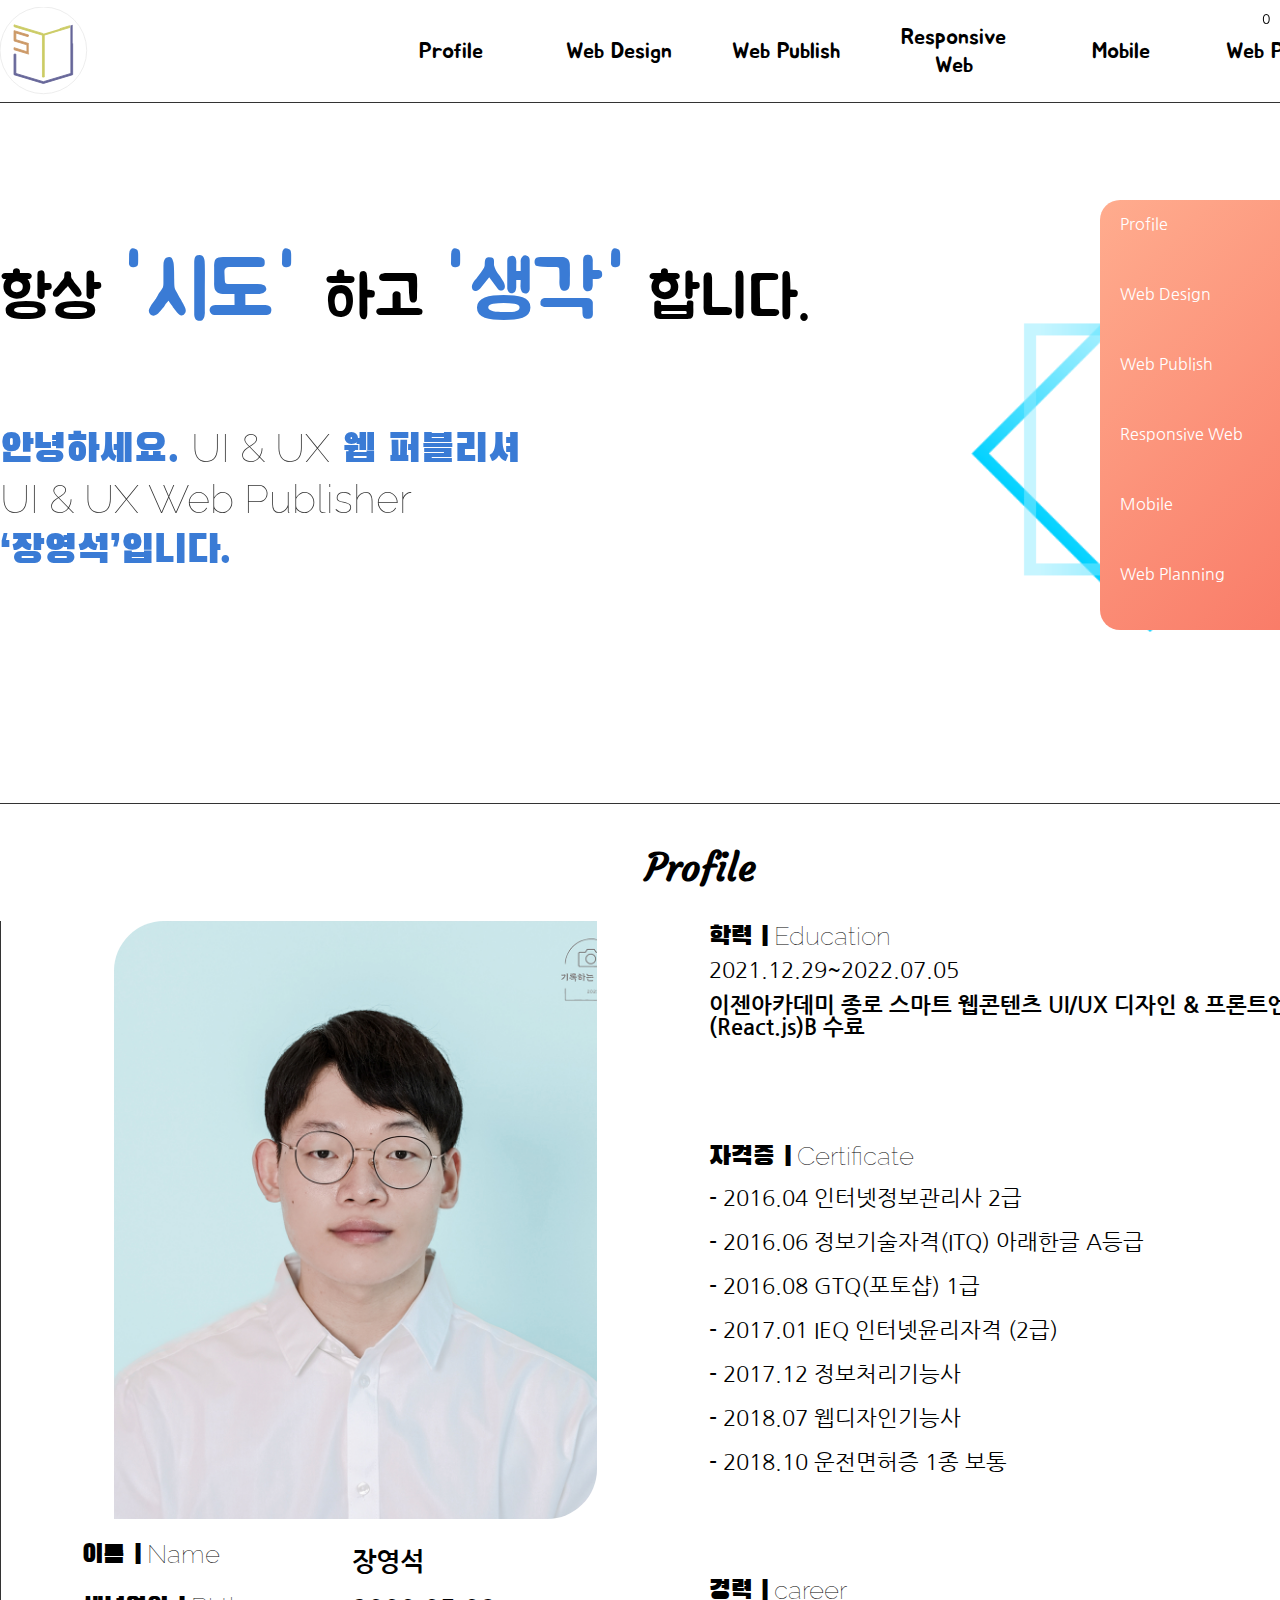
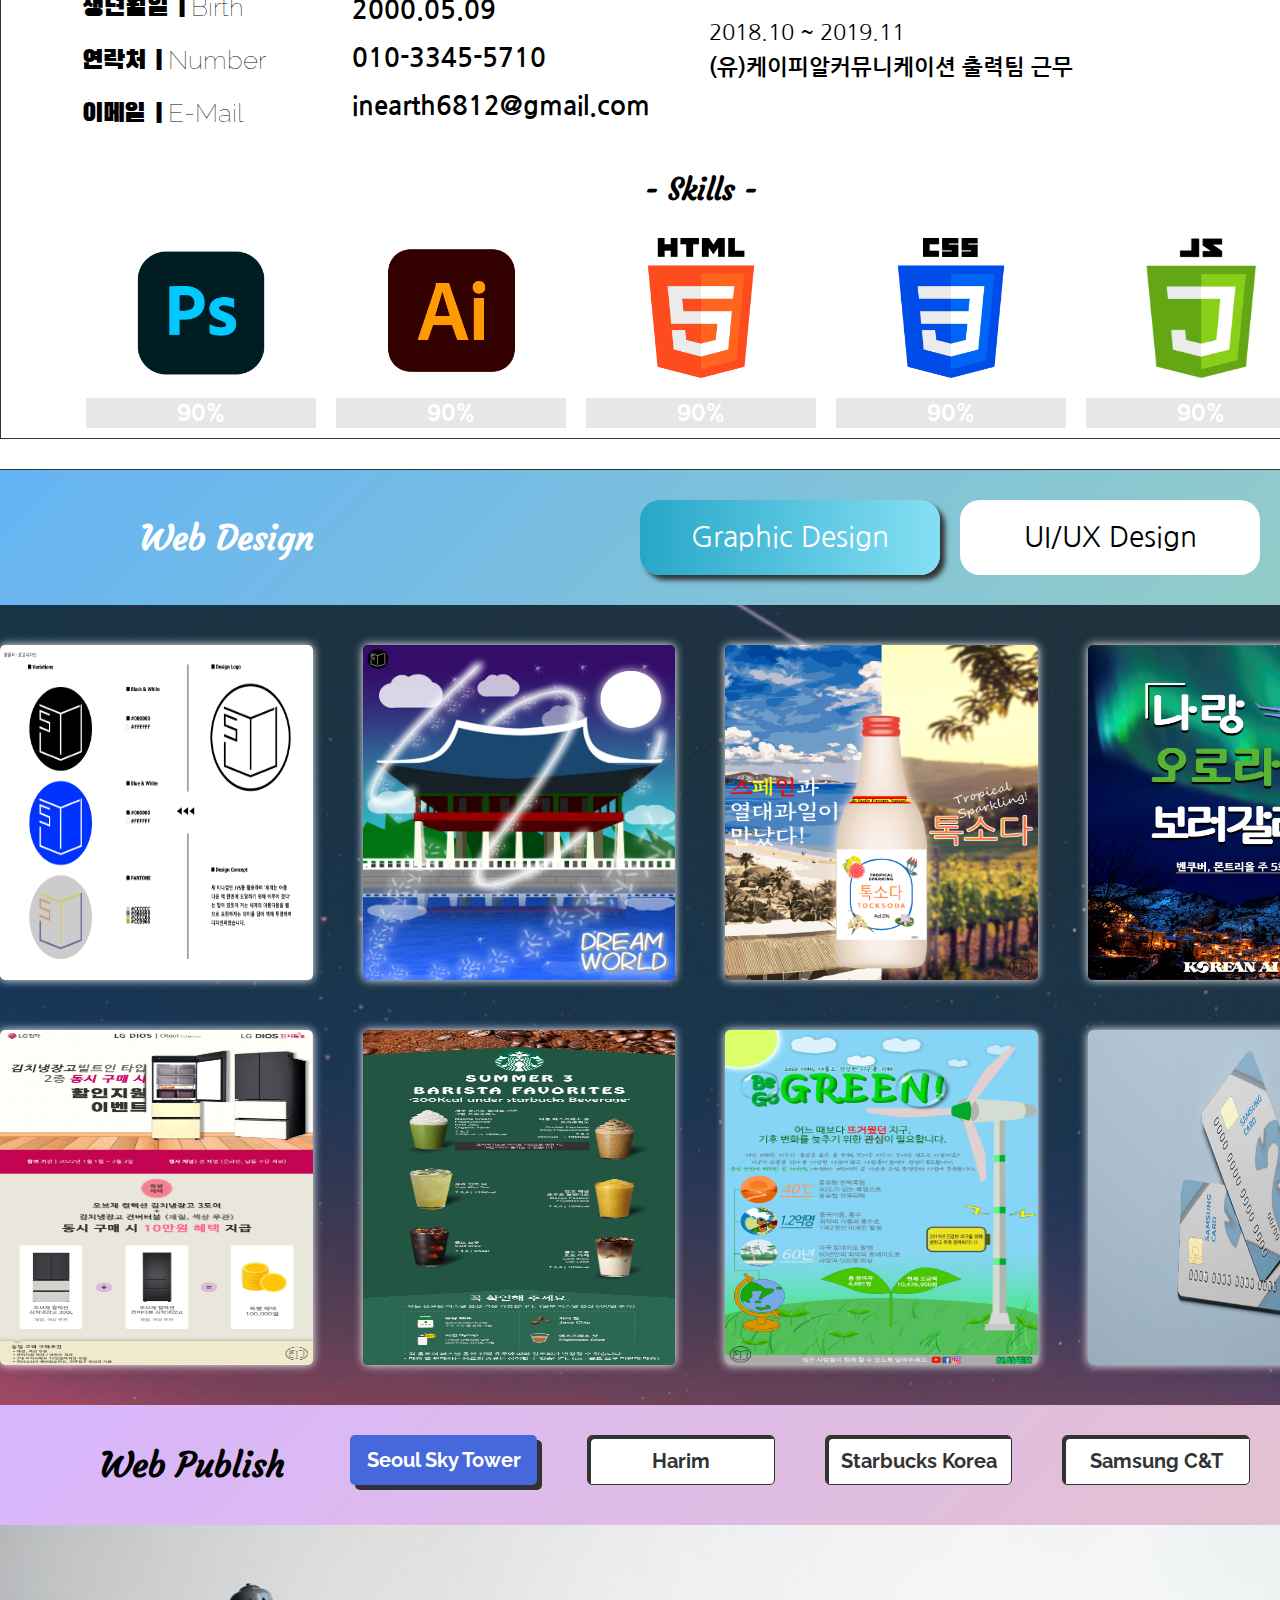
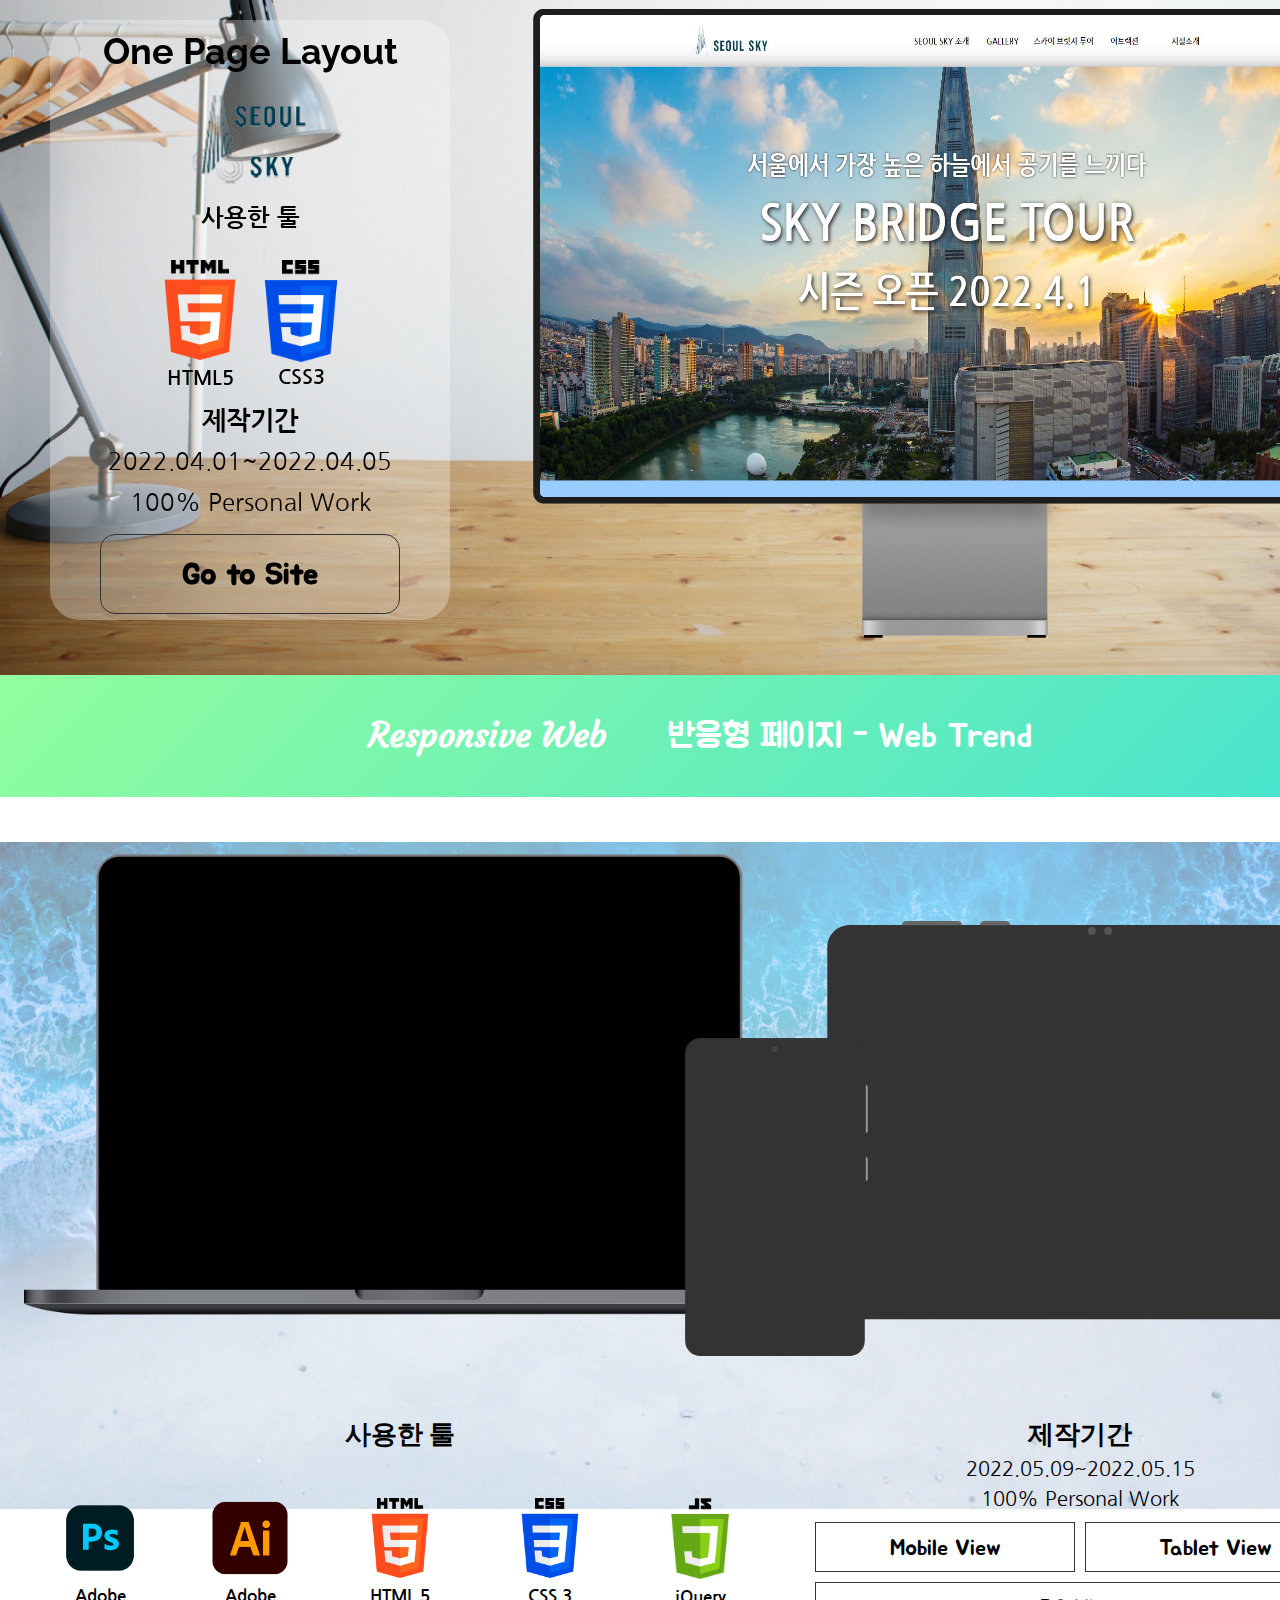
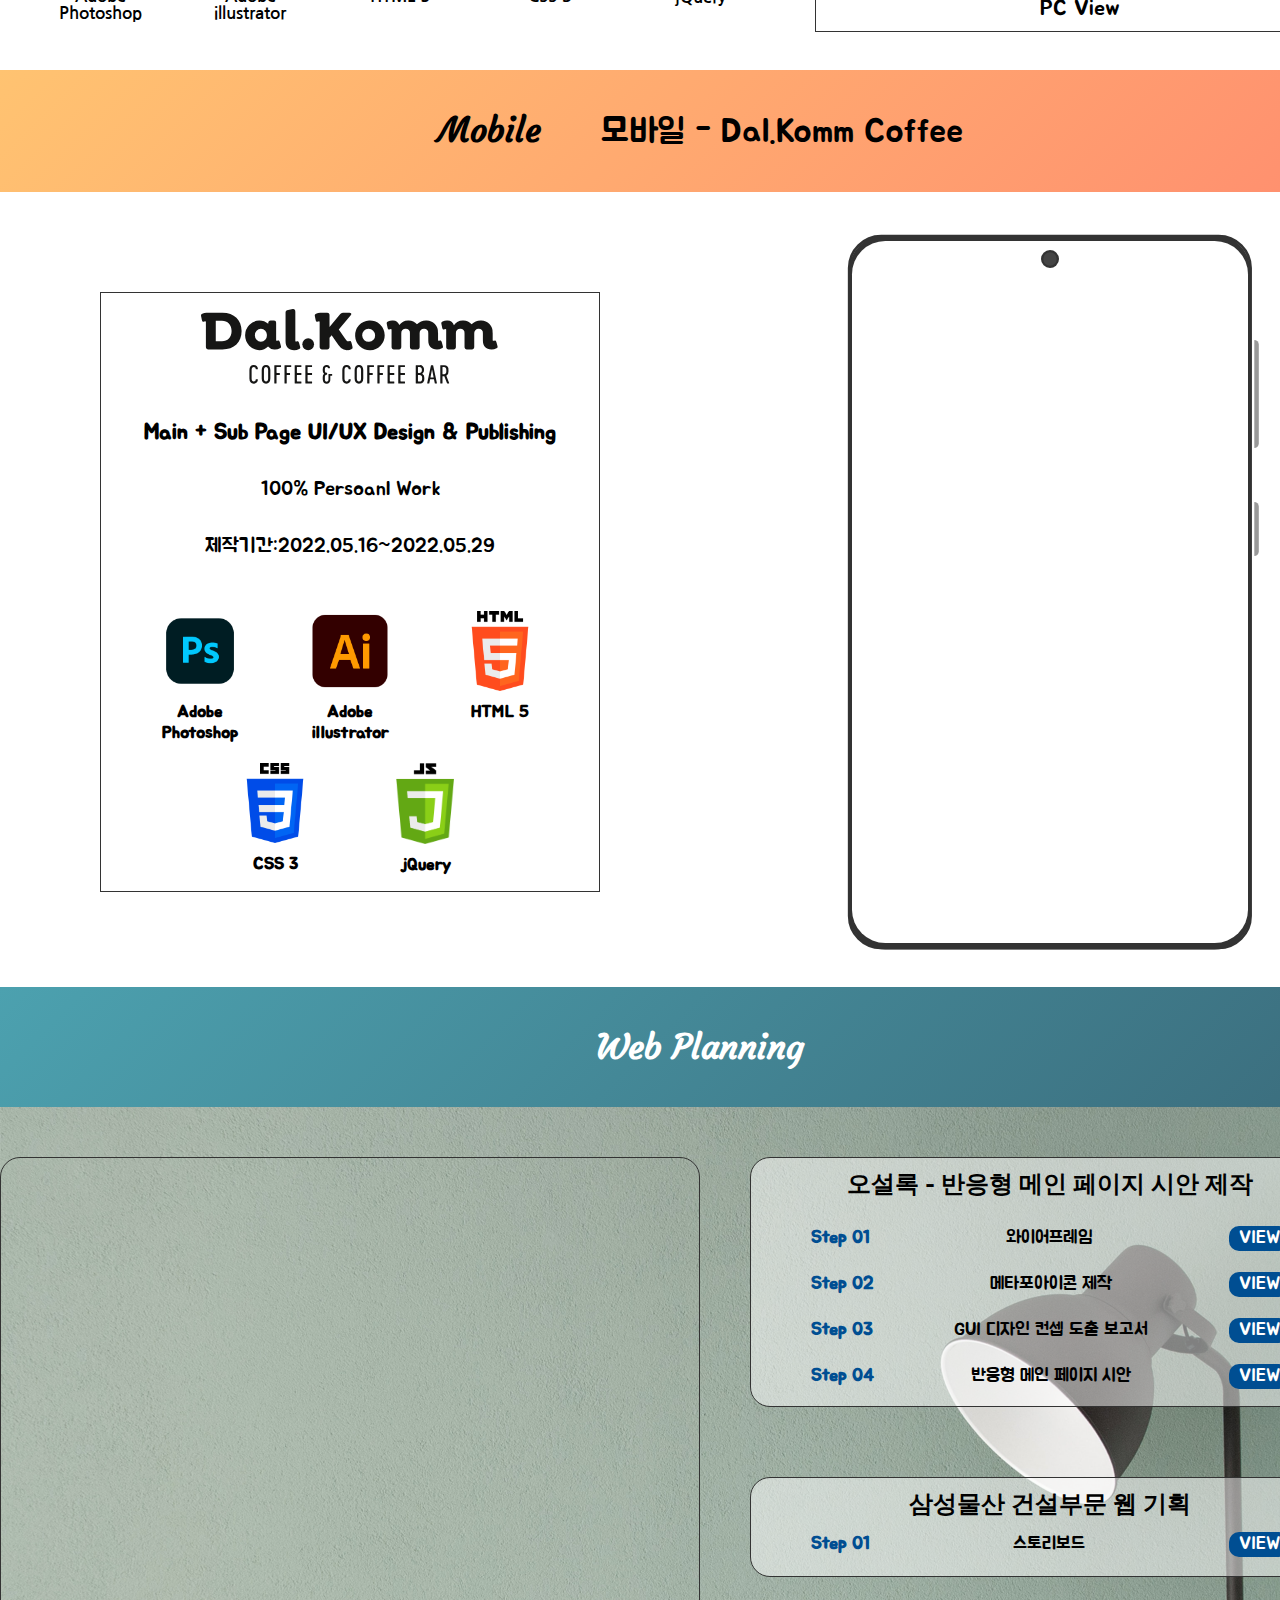
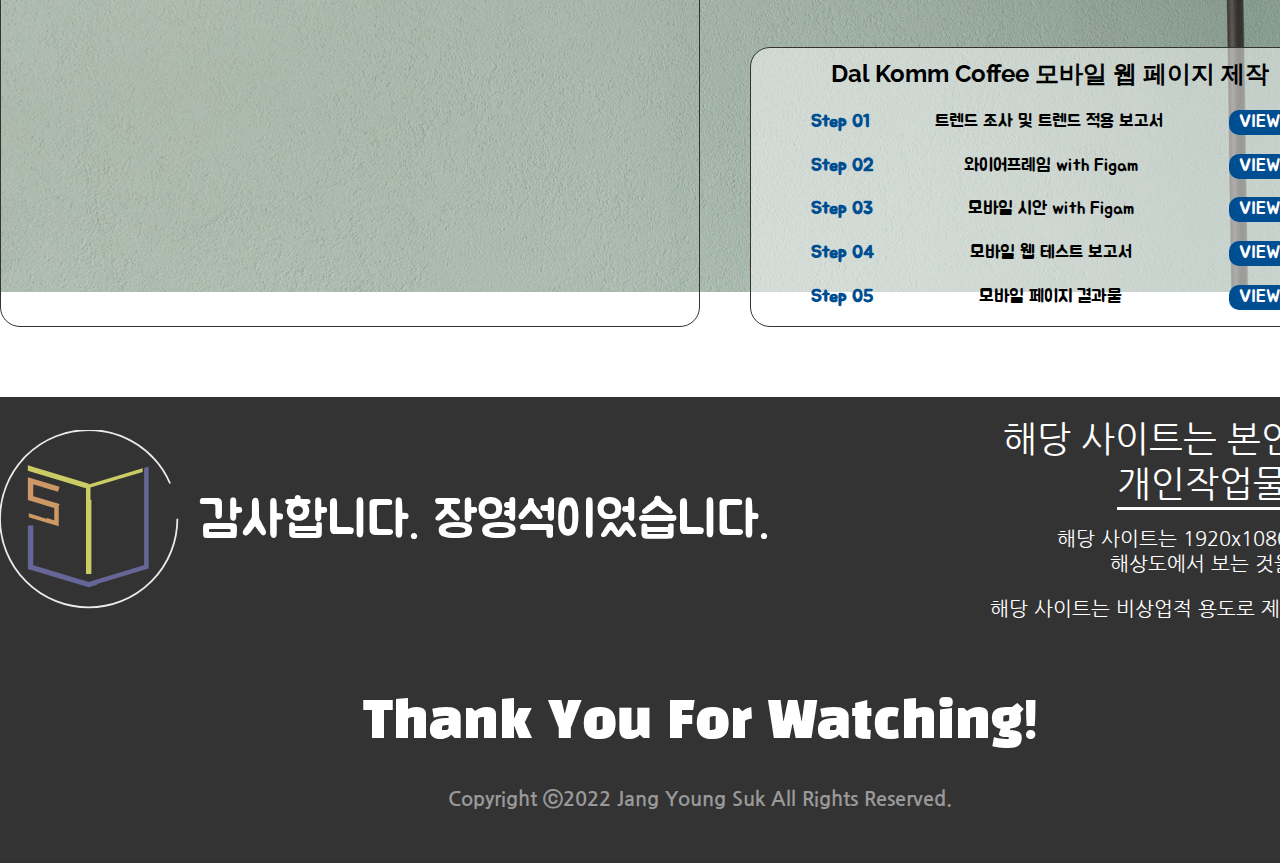
==== commit aa5950b7: "first commit" ====
--- a/index.html
+++ b/index.html
@@ -7,9 +7,15 @@
   <link rel="stylesheet" href="//cdn.jsdelivr.net/npm/xeicon@2.3.3/xeicon.min.css">
   <link href="https://fonts.googleapis.com/icon?family=Material+Icons" rel="stylesheet">
   <link rel="stylesheet" href="css/index.css">
+  <script>
+    function MM_openBrWindow(theURL,winName,features){
+      window.open(theURL,winName,features);
+    };
+  </script>
   <title>포트폴리오</title>
 </head>
 <body>
+  <p id="txt1">0</p>
   <header>
     <div class="header_in">
       <div class="logo">
@@ -29,11 +35,22 @@
   </header>
 
   <section>
+    <!-- 스크롤 시 나오는 메뉴 -->
+    <div class="scroll_menu">
+      <ul>
+        <li class="menu_1"><a href="#none"><i class="xi-profile"></i>Profile</a></li>
+        <li class="menu_2"><a href="#none"><i class="xi-image"></i>Web Design</a></li>
+        <li class="menu_3"><a href="#none"><i class="xi-desktop"></i>Web Publish</a></li>
+        <li class="menu_4"><a href="#none"><i class="xi-devices"></i>Responsive Web</a></li>
+        <li class="menu_5"><a href="#none"><i class="xi-mobile"></i>Mobile</a></li>
+        <li class="menu_6"><a href="#none"><i class="xi-document"></i>Web Planning</a></li>
+      </ul>
+    </div>
     <!-- 메인커버 -->
     <div id="main_cover">
       <div class="main_cover_in">
         <div class="text">
-          <h2>항상 궁금해하고 노력합니다.</h2>
+          <h2>항상 <span>'시도' </span>하고 <span>'생각'</span> 합니다.</h2>
           <p>안녕하세요. <span>UI & UX</span> 웹 퍼블리셔<br><span>UI & UX Web Publisher</span><br>‘장영석’입니다.</p>
         </div>
         <div class="square">
@@ -334,8 +351,8 @@
                 </div>
               </div>
               <h5>제작기간</h5>
-              <p>2022.05.05~2022.05.05(5일)</p>
-              <p>100% Personal Work</p>
+              <p>2022.04.01~2022.04.05</p>
+              <p><b>100% Personal Work</b></p>
               <div class="gosite_btn">
                 <a href="https://seoulskytower.netlify.app">Go to Site <i class="xi-arrow-right"></i></a>
               </div>
@@ -355,8 +372,8 @@
                 </div>
               </div>
               <h5>제작기간</h5>
-              <p>2022.05.05~2022.05.05(5일)</p>
-              <p>100% Personal Work</p>
+              <p>2022.04.06~2022.04.11</p>
+              <p><b>100% Personal Work</b></p>
               <div class="gosite_btn">
                 <a href="https://harimonepage.netlify.app">Go to Site <i class="xi-arrow-right"></i></a>
               </div>
@@ -374,10 +391,14 @@
                   <img src="image/css_icon.png" alt="css">
                   <span>CSS3</span>
                 </div>
+                <div class="jquery">
+                  <img src="image/jquery_icon.png" alt="css">
+                  <span>CSS3</span>
+                </div>
               </div>
               <h5>제작기간</h5>
-              <p>2022.05.05~2022.05.05(5일)</p>
-              <p>100% Personal Work</p>
+              <p>2022.04.12~2022.04.20</p>
+              <p><b>100% Personal Work</b></p>
               <div class="gosite_btn">
                 <a href="https://starbucks-korea.netlify.app/">Go to Site <i class="xi-arrow-right"></i></a>
               </div>
@@ -395,10 +416,14 @@
                   <img src="image/css_icon.png" alt="css">
                   <span>CSS3</span>
                 </div>
+                <div class="jquery">
+                  <img src="image/jquery_icon.png" alt="css">
+                  <span>CSS3</span>
+                </div>
               </div>
               <h5>제작기간</h5>
-              <p>2022.05.05~2022.05.05(5일)</p>
-              <p>100% Personal Work</p>
+              <p>2022.04.21~2022.05.08</p>
+              <p><b>100% Personal Work</b></p>
               <div class="gosite_btn">
                 <a href="https://samsungc-t.netlify.app/">Go to Site <i class="xi-arrow-right"></i></a>
               </div>
@@ -489,18 +514,18 @@
           </div>
           <div class="info_more">
             <h5>제작기간</h5>
-            <p>2022.05.05~2022.05.05(5일)</p>
-            <p>100% Personal Work</p>
+            <p>2022.05.09~2022.05.15</p>
+            <p><b>100% Personal Work</b></p>
           </div>
           <div class="responsive_btns">
             <div class="pc_btn respon_btn">
-              <a href="https://starbucks-korea.netlify.app/">Mobile View</a>
+              <a href="#none" onclick="MM_openBrWindow('https://personal-responsive-web.netlify.app/','win','scrollbars=no,width=440px,height=640px,top=100px,left=100px')">Mobile View</a>
             </div>
             <div class="tablet_btn respon_btn">
-              <a href="https://starbucks-korea.netlify.app/">Tablet View</a>
+              <a href="#none" onclick="MM_openBrWindow('https://personal-responsive-web.netlify.app/','win','scrollbars=no,width=770px,height=940px,top=100px,left=100px')">Tablet View</a>
             </div>
             <div class="mobile_btn respon_btn">
-              <a href="https://starbucks-korea.netlify.app/">PC View</a>
+              <a href="https://personal-responsive-web.netlify.app/">PC View</a>
             </div>
           </div>
         </div>
@@ -520,21 +545,130 @@
       </div>
       <div class="mobile_in">
         <div class="mobile_info_box">
-          <div class="logo">
-            <img src="image/dalkomm_logo.svg" alt="달콤로고">
-          </div>
-        </div>
-        <div class="mobile_iframe">
-          
+          <img src="image/dalkomm_logo.svg" alt="달콤로고">
+          <p>Main + Sub Page UI/UX Design & Publishing</p>
+          <span>100% Persoanl Work</span>
+          <span>제작기간:2022.05.16~2022.05.29</span>
+          <div class="tools">
+            <div class="photoshop tool">
+              <img src="image/photo_icon.png" alt="photoshop">
+              <span>Adobe<br>Photoshop</span>
+            </div>
+            <div class="illustrator tool">
+              <img src="image/illust_icon.png" alt="illustrator">
+              <span>Adobe<br>illustrator</span>
+            </div>
+            <div class="html tool">
+              <img src="image/html_icon.png" alt="html">
+              <span>HTML 5</span>
+            </div>
+            <div class="css tool">
+              <img src="image/css_icon.png" alt="css">
+              <span>CSS 3</span>
+            </div>
+            <div class="jquery tool">
+              <img src="image/jquery_icon.png" alt="jquery">
+              <span>jQuery</span>
+            </div>
+          </div>
+        </div>
+        <div class="mobile_view">
+          <div class="mobile_mockup">
+            <div class="outline"></div>
+              <div class="camera">
+                <span></span>
+              </div>
+              <div class="volume">
+                <span></span>
+              </div>
+              <div class="power">
+                <span></span>
+              </div>
+              <div class="frame_area">
+                <!-- Insert Image or iframe -->
+                <iframe src="https://dal-komm-mobile.netlify.app" frameborder="0"></iframe>
+              </div>
+            </div>
         </div>
       </div>
     </div>
     <!-- 웹 기획 -->
     <div id="web_planning">
+      <div class="web_planning_top_bar">
+        <div class="web_planning_top_bar_in">
+          <div class="title">
+            <span class="eng">Web Planning</span>
+          </div>
+        </div>
+      </div>
       <div class="web_planning_in">
-        <!-- 제목 -->
-        <div class="title">
-          <span class="eng">Web Planning</span>
+        <div class="result_show"></div>
+        <div class="title_boxes">
+          <div class="title_box_1 title_box">
+            <h3>오설록 - 반응형 메인 페이지 시안 제작</h3>
+            <div class="pdf_boxes">
+              <div class="pdf_box wireframe">
+                <span>Step 01</span>
+                <p>와이어프레임</p>
+                <div class="view_btn">VIEW</div>
+              </div>
+              <div class="pdf_box metaphor">
+                <span>Step 02</span>
+                <p>메타포아이콘 제작</p>
+                <div class="view_btn">VIEW</div>
+              </div>
+              <div class="pdf_box report">
+                <span>Step 03</span>
+                <p>GUI 디자인 컨셉 도출 보고서</p>
+                <div class="view_btn">VIEW</div>
+              </div>
+              <div class="pdf_box complete">
+                <span>Step 04</span>
+                <p>반응형 메인 페이지 시안</p>
+                <div class="view_btn">VIEW</div>
+              </div>
+            </div>
+          </div>
+          <div class="title_box_2 title_box">
+            <h3>삼성물산 건설부문 웹 기획</h3>
+            <div class="pdf_boxes">
+              <div class="pdf_box storyboard">
+                <span>Step 01</span>
+                <p>스토리보드</p>
+                <div class="view_btn">VIEW</div>
+              </div>
+            </div>
+          </div>
+          <div class="title_box_3 title_box">
+            <h3>Dal Komm Coffee 모바일 웹 페이지 제작</h3>
+            <div class="pdf_boxes">
+              <div class="pdf_box report">
+                <span>Step 01</span>
+                <p>트렌드 조사 및 트렌드 적용 보고서</p>
+                <div class="view_btn">VIEW</div>
+              </div>
+              <div class="pdf_box wireframe">
+                <span>Step 02</span>
+                <p>와이어프레임 with <img src="" alt="">Figam</p>
+                <div class="view_btn">VIEW</div>
+              </div>
+              <div class="pdf_box draft">
+                <span>Step 03</span>
+                <p>모바일 시안 with <img src="" alt="">Figam</p>
+                <div class="view_btn">VIEW</div>
+              </div>
+              <div class="pdf_box test_report">
+                <span>Step 04</span>
+                <p>모바일 웹 테스트 보고서</p>
+                <div class="view_btn">VIEW</div>
+              </div>
+              <div class="pdf_box complete">
+                <span>Step 05</span>
+                <p>모바일 페이지 결과물</p>
+                <div class="view_btn">VIEW</div>
+              </div>
+            </div>
+          </div>
         </div>
       </div>
     </div>
@@ -582,9 +716,24 @@
       <div class="modal_back"></div>
     </div>
   </section>
-
   <footer>
-
+    <div class="footer_in">
+      <div class="footer_top_box">
+        <div class="footer_left_box">
+          <img src="image/logo.svg" alt="로고">
+          <span>감사합니다. 장영석이었습니다.
+        </div>
+        <div class="footer_right_box">
+          <p>해당 사이트는 본인100%<br><span>개인작업물</span>입니다.</p>
+          <p>해당 사이트는 1920x1080(FHD)이상의<br>해상도에서 보는 것을 권장합니다.</p>
+          <p>해당 사이트는 비상업적 용도로 제작되었습니다.</p>
+        </div>
+      </div>
+      <div class="footer_bottom_box">
+        <p>Thank You For Watching!</p>
+        <p>Copyright ⓒ2022 Jang Young Suk All Rights Reserved.</p>
+      </div>
+    </div>
   </footer>
 <script src="script/jquery-ui-1.10.4.custom.min.js"></script>
 <script src="script/jquery-3.6.0.min.js"></script>
--- a/css/index.css
+++ b/css/index.css
@@ -11,15 +11,27 @@
 @import url('https://fonts.googleapis.com/css2?family=Nanum+Gothic:wght@400;700&display=swap');
 /* Nanum Gothic */
 
-
 /* font-family: 'Jua', sans-serif; */
 /* font-family: 'Black Han Sans', sans-serif; */
 /* font-family: 'Raleway', sans-serif; */
 /* font-family: 'Courgette', cursive; */
 /* font-family: 'Nanum Gothic', sans-serif; */
+@keyframes gradient {
+	0% {
+		background-position: 0% 50%;
+	}
+	50% {
+		background-position: 100% 50%;
+	}
+	100% {
+		background-position: 0% 50%;
+	}
+}
+
 *{
   box-sizing: border-box;
 }
+#txt1{position:fixed;top:10px;right:10px;}
 
 header{
   width: 100%;
@@ -64,9 +76,15 @@
   font-family: 'Jua', sans-serif;
   font-size: 22px;
   text-align: center;
-}
-
-
+  border-radius: 15px;
+  padding: 10px 5px;
+  transition: all 0.3s;
+  margin-right: 10px;
+}
+header .header_in .nav ul li:hover{
+  background: #7391f7;
+  color: #fff;
+}
 
 /* section style */
 section{
@@ -74,6 +92,39 @@
   max-width: 100%;
 }
 
+/* Scroll Menu Style */
+.scroll_menu{
+  width:180px;
+  height:auto;
+  border-radius: 20px 0px 0px 20px;
+  position:fixed;
+  z-index:9999;
+  bottom:30%;
+  right: 0;
+  overflow: hidden;
+  background: linear-gradient(-45deg, #f34c43, #ffac8e);
+  background-size: 200% 200%;
+  animation: gradient 5s ease infinite;
+}
+.scroll_menu ul{
+  width: 100%;
+}
+.scroll_menu ul li{
+  width: 180px;
+  height: 50px;
+  margin-bottom: 20px;
+  color: #fff;
+  font-size: 16px;
+  line-height: 20px;
+  overflow: hidden;
+  margin-left: 10px;
+  margin-top: 10px;
+}
+.scroll_menu ul li i{
+  font-size: 28px;
+  margin-right: 10px;
+  margin-top: 10px;
+} 
 /* main_cover style */
 section #main_cover{
   width: 100%;
@@ -93,18 +144,26 @@
   margin-top: 10%;
 }
 section #main_cover .main_cover_in .text h2{
-  font-family: 'Black Han Sans', sans-serif;
+  font-family: 'Jua', sans-serif;
   font-size: 60px;
   font-weight: normal;
-  padding-bottom: 20%;
+  padding-bottom: 10%;
+}
+section #main_cover .main_cover_in .text h2 span{
+  color: #3a7bd5;
+  font-family: inherit;
+  font-size: 80px;
+  font-weight: inherit;
 }
 section #main_cover .main_cover_in .text p{
   font-family: 'Black Han Sans', sans-serif;
   font-size: 40px;
+  color: #3a7bd5;
 }
 section #main_cover .main_cover_in .text span{
   font-family: 'Raleway', sans-serif;
   font-size: 40px;
+  color: #333;
 }
 section #main_cover .main_cover_in .square{
   position: absolute;
@@ -151,7 +210,6 @@
   flex-flow: row wrap;
   justify-content: space-between;
 }
-
 /* img_box 좌측 사진, 신상정보 Style */
 section #profile .profile_in .profile_box .img_box{
   width: 690px;
@@ -162,10 +220,12 @@
   align-items: center;
 }
 section #profile .profile_in .profile_box .img_box img{
-  width: 80%;
+  width: 70%;
+  border-radius: 50px 0 50px 0;
 }
 section #profile .profile_in .profile_box .img_box .personal_left{
-  width: 30%;
+  width: 39%;
+  margin-left: 10%;
 }
 section #profile .profile_in .profile_box .img_box .personal_left .left_in{
   width: 100%;
@@ -183,7 +243,7 @@
 }
 
 section #profile .profile_in .profile_box .img_box .personal_right{
-  width: 60%;
+  width: 50%;
 }
 section #profile .profile_in .profile_box .img_box .personal_right .right_in{
   width: 100%;
@@ -383,7 +443,9 @@
   width: 100%;
   max-width: 100%;
   margin: 0 auto;
-  background: bisque;
+  background: linear-gradient(-45deg, #c2e59c, #64b3f4);
+	background-size: 200% 200%;
+	animation: gradient 15s ease infinite;
 }
 #web_design .web_design_top_bar .web_design_top_bar_in{
   width: 1400px;
@@ -393,13 +455,15 @@
   display: flex;
   flex-flow: row wrap;
   justify-content: center;
+  align-items: center;
 }
 #web_design .web_design_top_bar .web_design_top_bar_in .title{
-  width: 700px;
+  width: 500px;
   font-family: 'Courgette', cursive;
   font-size: 34px;
   font-weight: bold;
   line-height: 60px;
+  color: #fff;
 }
 #web_design .web_design_top_bar .web_design_top_bar_in .graphic_design_btn{
   width: 300px;
@@ -410,6 +474,7 @@
   margin-right: 20px;
   cursor: pointer;
   background: #fff;
+  transition: all 0.3s;
 }
 #web_design .web_design_top_bar .web_design_top_bar_in .uiux_design_btn{
   width: 300px;
@@ -419,7 +484,9 @@
   padding: 20px;
   cursor: pointer;
   background: #fff;
-}
+  transition: all 0.3s;
+}
+
 #web_design .web_design_top_bar .web_design_top_bar_in .btn_active{
   background: rgb(39,167,200);
   background: linear-gradient(90deg, rgba(39,167,200,1) 0%, rgba(133,223,244,1) 100%);
@@ -714,28 +781,19 @@
 /* Web Publsish Style */
 section #web_publish{
   width: 100%;
-  background: linear-gradient(-45deg, #ffafbd, #ffc3a0, #ee9ca7, #ffdde1);
-	background-size: 400% 400%;
-	animation: gradient 15s ease infinite;
   position: relative;
   padding-bottom: 50px;
-}
-@keyframes gradient {
-	0% {
-		background-position: 0% 50%;
-	}
-	50% {
-		background-position: 100% 50%;
-	}
-	100% {
-		background-position: 0% 50%;
-	}
-}
+  background: url(../image/web_publish_bg.jpg) no-repeat center center;
+  background-size: 100%;
+}
+
 #web_publish .web_publish_top_bar{
   width: 100%;
   max-width: 100%;
   margin: 0 auto;
-  background: bisque;
+  background: linear-gradient(-45deg, #eecda3, #d8b6ff);
+	background-size: 200% 200%;
+	animation: gradient 15s ease infinite;
 }
 #web_publish .web_publish_top_bar .web_publish_top_bar_in{
   width: 1400px;
@@ -857,9 +915,8 @@
   width: 400px;
   height: 600px;
   border-radius: 30px;
-  border: 1px solid #333;
-  text-align: center;
-  background: #fff;
+  text-align: center;
+  background: rgba(255,255,255,0.3);
   display: flex;
   flex-flow: row wrap;
   justify-content: center;
@@ -914,7 +971,23 @@
   margin-top: 5px;
   font-weight: bold;
 }
+section #web_publish .web_publish_in .info_box li .jquery{
+  width: 100px;
+  height: 140px;
+  display: flex;
+  align-items: center;
+  flex-flow: column wrap;
+}
+section #web_publish .web_publish_in .info_box li .jquery span{
+  font-size: 20px;
+  margin-top: 5px;
+  font-weight: bold;
+}
+section #web_publish .web_publish_in .info_box li .jquery img{
+  width: 70%;
+}
 section #web_publish .web_publish_in .info_box li h5{
+  width: 100%;
   font-size: 26px;
   margin-top: 5px;
 }
@@ -926,6 +999,7 @@
   width: 300px;
   height: 80px;
   border: 1px solid #333;
+  margin-top: 10px;
   border-radius: 15px;
   text-align: center;
   line-height: 80px;
@@ -975,12 +1049,16 @@
   width: 100%;
   margin-top: 1px solid #333;
   background: url(../image/responsive_bg.png) no-repeat center center;
+  background-size: 100%;
 }
 #responsive_web .responsive_web_top_bar{
   width: 100%;
   max-width: 100%;
   margin: 0 auto;
-  background: bisque;
+  background: linear-gradient(-45deg, #00C9FF, #92FE9D);
+	background-size: 200% 200%;
+	animation: gradient 10s ease infinite;
+  color: #fff;
 }
 #responsive_web .responsive_web_top_bar .responsive_web_top_bar_in{
   width: 1400px;
@@ -1255,7 +1333,6 @@
   width: 1400px;
   height: 250px;
   margin: 0 auto;
-  border: 2px solid #333;
   border-radius: 20px;
 }
 #responsive_web .responsive_web_in .repsonsive_info_box .tools{
@@ -1366,12 +1443,17 @@
 /* Mobile Style */
 section #mobile{
   width: 100%;
+  background: url(../image/mobile_bg.jpg) no-repeat center center;
+  background-size: 100%;
+  margin: -5px auto;
 }
 #mobile .mobile_top_bar{
   width: 100%;
   max-width: 100%;
   margin: 0 auto;
-  background: bisque;
+  background: linear-gradient(-45deg, #ff5f6d, #ffc371);
+	background-size: 200% 200%;
+	animation: gradient 15s ease infinite;
 }
 #mobile .mobile_top_bar .mobile_top_bar_in{
   width: 1400px;
@@ -1397,20 +1479,206 @@
 #mobile .mobile_in{
   width: 1400px;
   margin: 0 auto;
+  display: flex;
 }
 #mobile .mobile_in .mobile_info_box{
   width: 500px;
   height: 600px;
-  margin-top: 100px;
   border: 1px solid #333;
-}
-
+  margin: 100px auto;
+  text-align: center;
+  display: flex;
+  flex-flow: row wrap;
+  justify-content: center;
+  align-items: center;
+}
+#mobile .mobile_in .mobile_info_box img{
+  width: 60%;
+}
+#mobile .mobile_in .mobile_info_box p{
+  width: 100%;
+  font-size: 22px;
+  font-weight: bold;
+  font-family: 'Jua', sans-serif;
+}
+#mobile .mobile_in .mobile_info_box span{
+  width: 100%;
+  font-size: 20px;
+  font-family: 'Jua', sans-serif;
+}
+#mobile .mobile_in .mobile_info_box .tools{
+  float: left;
+  display: flex;
+  flex-flow: row wrap;
+  justify-content: center;
+  text-align: center;
+}
+#mobile .mobile_in .mobile_info_box .tools img{
+  width: 80px;
+}
+#mobile .mobile_in .mobile_info_box .tools .tool{
+  width: 150px;
+  margin-top: 20px;
+  display: flex;
+  flex-flow: column wrap;
+  align-items: center;
+}
+#mobile .mobile_in .mobile_info_box .tools .tool span{
+  width: 100%;
+  margin-top: 10px;
+  text-align: center;
+  font-weight: bold;
+  font-size: 17px;
+}
+#mobile .mobile_in .mobile_info_box .tools .jquery img{
+  width: 58px;
+}
+
+#mobile .mobile_in .mobile_view{
+  position: relative;
+  margin: 0 auto;
+  width: 500px;
+  height: 800px;
+  display: flex;
+  justify-content: center;
+  align-items: center;
+}
+
+#mobile .mobile_in .mobile_view .mobile_mockup {
+  width: 450px;
+  height: 800px;
+  position: absolute;
+  border-radius: 40px;
+  display: flex;
+  justify-content: center;
+  align-items: center;
+  transform: scale(0.9);
+}
+#mobile .mobile_in .mobile_view .mobile_mockup:before {
+  content: '';
+  border-radius: 37px;
+  position: absolute;
+  width: 98.5%;
+  height: 98.5%;
+  top: 50%;
+  left: 50%;
+  transform: translate(-50%, -50%);
+  border: 3px solid #333;
+}
+
+#mobile .mobile_in .mobile_view .mobile_mockup .outline {
+  content: '';
+  border-radius: 40px;
+  position: absolute;
+  width: 99.2%;
+  height: 99.2%;
+  top: 50%;
+  left: 50%;
+  transform: translate(-50%, -50%);
+  background: #333;
+}
+
+#mobile .mobile_in .mobile_view .mobile_mockup .camera {
+  width: 20px;
+  height: 20px;
+  position: absolute;
+  top: 30px;
+  left: 50%;
+  border-radius: 50%;
+  background: #333;
+  transform: translate(-50%, -50%);
+  z-index: 1000;
+}
+
+#mobile .mobile_in .mobile_view .mobile_mockup .camera span {
+  width: 15px;
+  height: 15px;
+  background-color: #444;
+  position: absolute;
+  top: 10px;
+  left: 50%;
+  border-radius: 50%;
+  transform: translate(-50%, -50%);
+}
+
+#mobile .mobile_in .mobile_view .mobile_mockup .volume {
+  position: absolute;
+  width: 5px;
+  height: 120px;
+  left: 100.5%;
+  top: 120px;
+}
+
+#mobile .mobile_in .mobile_view .mobile_mockup .volume span {
+  position: absolute;
+  width: 5px;
+  height: 120px;
+  background: #999;
+  border-radius: 0 10px 10px 0;
+}
+
+#mobile .mobile_in .mobile_view .mobile_mockup .power {
+  position: absolute;
+  width: 5px;
+  height: 60px;
+  left: 100.5%;
+  top: 300px;
+}
+
+#mobile .mobile_in .mobile_view .mobile_mockup .power span {
+  position: absolute;
+  width: 5px;
+  height: 60px;
+  background: #999;
+  border-radius: 0 10px 10px 0;
+}
+
+#mobile .mobile_in .mobile_view .mobile_mockup .frame_area {
+  width: 440px;
+  height: 780px;
+  position: absolute;
+  border-radius: 37px;
+  display: flex;
+  justify-content: center;
+  align-items: center;
+  overflow: hidden;
+  background: #fff;
+}
+
+#mobile .mobile_in .mobile_view .mobile_mockup .frame_area iframe {
+  width: 100%;
+  height: 100%;
+}
 
 /* Web Planning Style */
 section #web_planning{
   width: 100%;
-  margin: 100px auto;
-  margin-top: 1px solid #333;
+  margin: 0px auto;
+}
+#web_planning .web_planning_top_bar{
+  width: 100%;
+  max-width: 100%;
+  margin: 0 auto;
+  background: linear-gradient(-45deg, #2C3E50, #4CA1AF);
+	background-size: 200% 200%;
+	animation: gradient 15s ease infinite;
+}
+#web_planning .web_planning_top_bar .web_planning_top_bar_in{
+  width: 1400px;
+  max-width: 1400px;
+  margin: 0 auto;
+  padding: 30px;
+  text-align: center;
+  display: flex;
+  flex-flow: row wrap;
+  justify-content: center;
+}
+#web_planning .web_planning_top_bar .web_planning_top_bar_in .title{
+  font-family: 'Courgette', cursive;
+  font-size: 34px;
+  color: #fff;
+  font-weight: bold;
+  line-height: 60px;
 }
 section #web_planning .web_planning_in{
   width: 1400px;
@@ -1431,3 +1699,184 @@
 section #web_planning .web_planning_in .title .eng{
   font-weight: bold;
 }
+#mobile .mobile_top_bar{
+  width: 100%;
+  max-width: 100%;
+  margin: 0 auto;
+  background: linear-gradient(-45deg, #ff5f6d, #ffc371);
+	background-size: 200% 200%;
+	animation: gradient 15s ease infinite;
+}
+#mobile .mobile_top_bar .mobile_top_bar_in{
+  width: 1400px;
+  max-width: 1400px;
+  margin: 0 auto;
+  padding: 30px;
+  text-align: center;
+  display: flex;
+  flex-flow: row wrap;
+  justify-content: center;
+}
+#mobile .mobile_top_bar .mobile_top_bar_in .title{
+  font-family: 'Courgette', cursive;
+  font-size: 34px;
+  font-weight: bold;
+  line-height: 60px;
+}
+#web_planning{
+  width: 100%;
+  background: url(../image/web_planning_bg.png) no-repeat center center;
+  background-size: 100%;
+}
+#web_planning .web_planning_in{
+  width: 1400px;
+  margin: 0 auto;
+  display: flex;
+}
+#web_planning .web_planning_in .result_show{
+  width: 700px;
+  height: 770px;
+  border: 1px solid #333;
+  border-radius: 20px;
+  margin-top: 50px;
+  margin-bottom: 50px;
+}
+#web_planning .web_planning_in .title_boxes{
+  width: 600px;
+  margin: 0 auto;
+}
+#web_planning .web_planning_in .title_boxes .title_box{
+  width: 100%;
+  height: 210px;
+  border: 1px solid #333;
+  border-radius: 20px;
+  overflow: hidden;
+  background: rgba(255,255,255,0.5);
+  margin-top: 50px;
+  margin-bottom: 70px;
+  display: flex;
+  flex-flow: row wrap;
+  justify-content: center;
+}
+#web_planning .web_planning_in .title_boxes .title_box h3{
+  font-size: 24px;
+  margin-top: 10px;
+  font-family: 'Raleway', sans-serif;
+}
+#web_planning .web_planning_in .title_boxes .title_box_1{
+  height: 250px;
+}
+#web_planning .web_planning_in .title_boxes .title_box_2{
+  height: 100px;
+}
+#web_planning .web_planning_in .title_boxes .title_box_3{
+  height: 280px;
+}
+#web_planning .web_planning_in .title_boxes .title_box .pdf_boxes{
+  width: 100%;
+  display: flex;
+  flex-flow: row wrap;
+  justify-content: center;
+}
+#web_planning .web_planning_in .title_boxes .title_box .pdf_boxes .pdf_box{
+  width: 80%;
+  display: flex;
+  justify-content: space-between;
+  align-items: center;
+  margin-bottom: 15px;
+  font-size: 18px;
+  font-family: 'Jua', sans-serif;
+}
+#web_planning .web_planning_in .title_boxes .title_box .pdf_boxes .pdf_box span{
+  font-weight: bold;
+  font-family: 'Jua', sans-serif;
+  color: #004e92;
+}
+#web_planning .web_planning_in .title_boxes .title_box .pdf_boxes .pdf_box .view_btn{
+  width: 60px;
+  height: 25px;
+  border-radius: 10px;
+  background: #004e92;
+  text-align: center;
+  line-height: 25px;
+  color: #fff;
+  font-family: 'Jua', sans-serif; 
+}
+
+
+#web_planning .web_planning_in .title_boxes .title_box_2{
+  margin-bottom: 70px;
+}
+#web_planning .web_planning_in .title_boxes .title_box_3{
+  margin-top: 50px;
+}
+
+footer{
+  width: 100%;
+  background: #333;
+  color: #fff;
+}
+footer .footer_in{
+  width: 1400px;
+  margin: 0 auto;
+}
+footer .footer_in .footer_top_box{
+  width: 100%;
+  margin: 0 auto;
+  display: flex;
+  justify-content: center;
+  align-items: center;
+}
+footer .footer_in .footer_top_box .footer_left_box{
+  width: 900px;
+  display: flex;
+  flex-flow: row wrap;
+}
+footer .footer_in .footer_top_box .footer_left_box img{
+  width: 20%;
+  height: 100%;
+  padding-top: 20px;
+  padding-bottom: 20px;
+}
+footer .footer_in .footer_top_box .footer_left_box span{
+  font-size: 50px;
+  width: 75%;
+  height: 100%;
+  margin-top: 80px;
+  margin-left: 20px;
+  font-family: 'Jua', sans-serif;
+}
+footer .footer_in .footer_top_box .footer_right_box{
+  width: 500px;
+  text-align: right;
+  margin-top: 20px;
+}
+footer .footer_in .footer_top_box .footer_right_box p{
+  width: 100%;
+  font-size: 20px;
+  margin-bottom: 20px;
+}
+footer .footer_in .footer_top_box .footer_right_box p:nth-child(1){
+  font-size: 36px;
+}
+footer .footer_in .footer_top_box .footer_right_box p:nth-child(1) span{
+  border-bottom: 3px solid #fff;
+  padding-bottom: 5px;
+}
+footer .footer_in .footer_bottom_box{
+  width: 100%;
+  margin: 0 auto;
+  padding: 50px 0;
+  text-align: center;
+}
+footer .footer_in .footer_bottom_box p{
+  font-size: 50px;
+  font-family: 'Black han Sans', sans-serif;
+}
+footer .footer_in .footer_bottom_box p:nth-child(2){
+  font-size: 20px;
+  font-weight: bold;
+  color: #999;
+  margin-top: 30px;
+  font-family: 'Nanum Gothic', sans-serif;
+}
